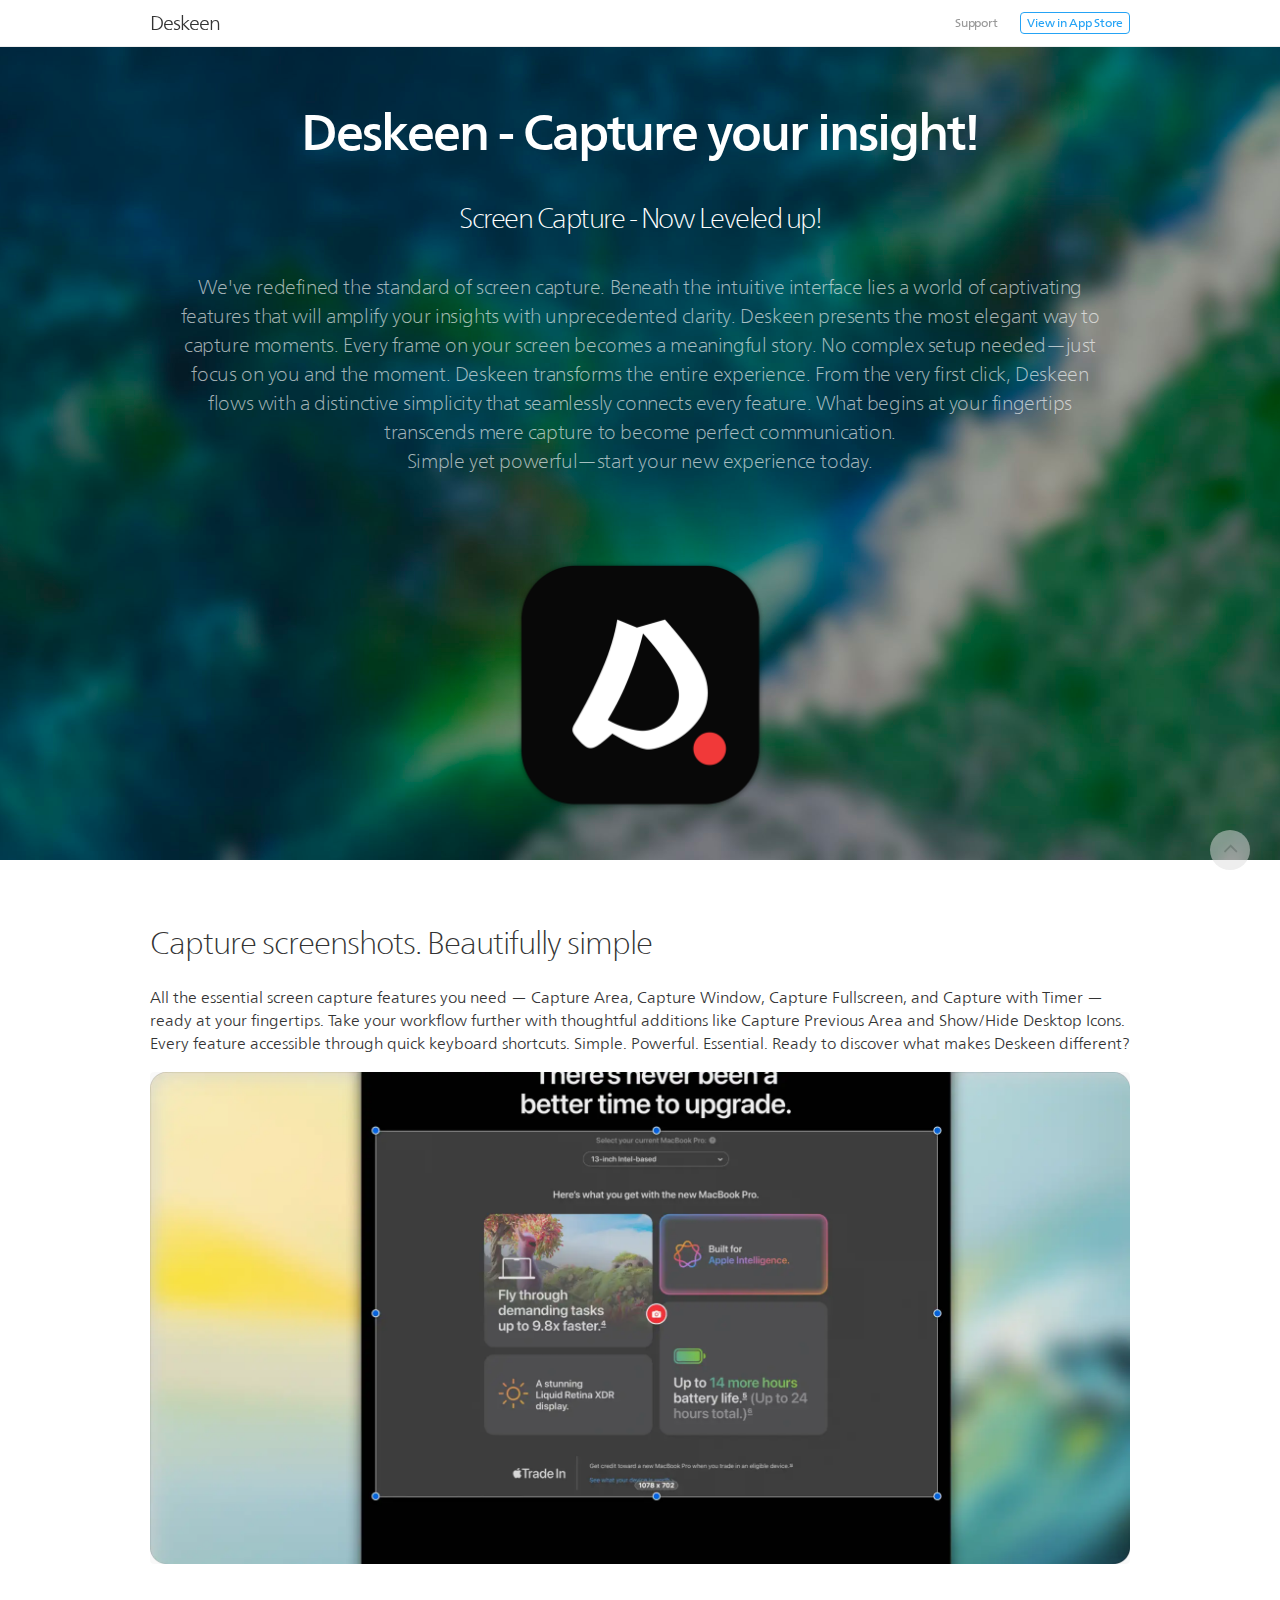
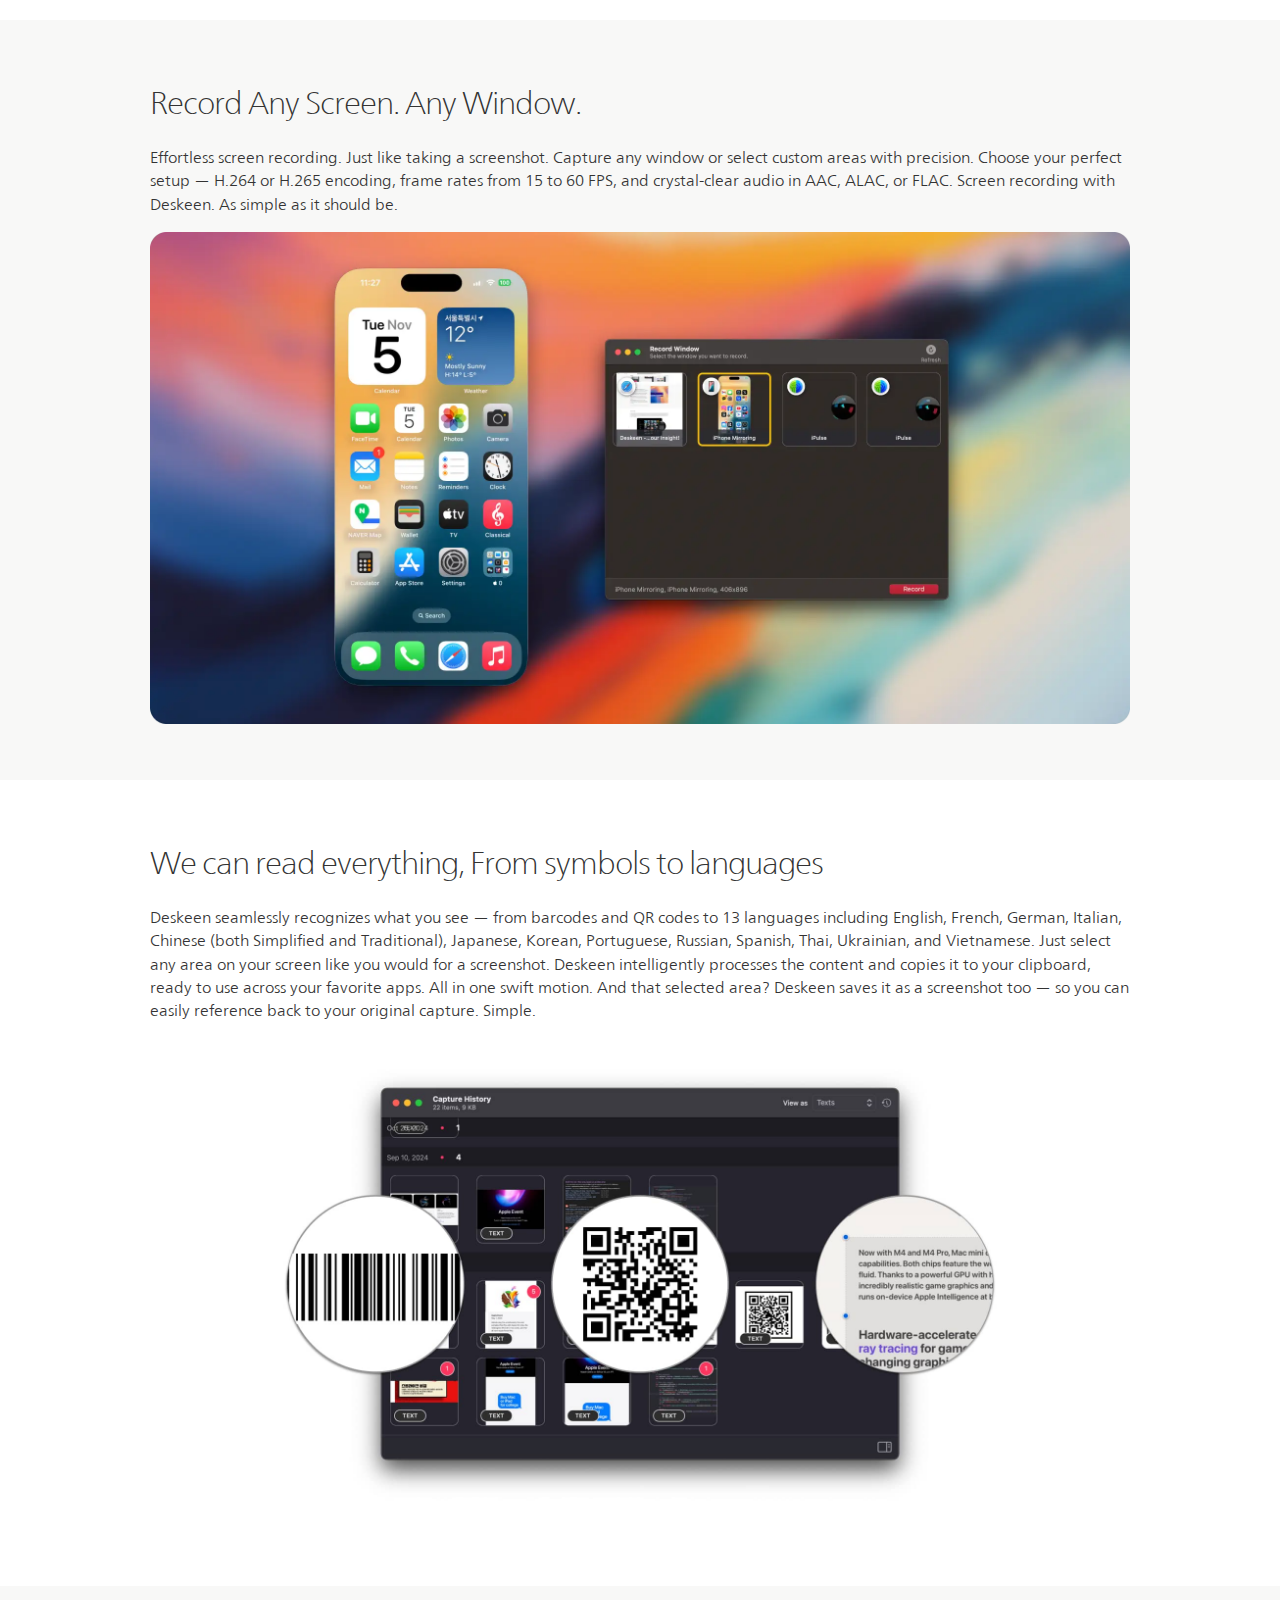
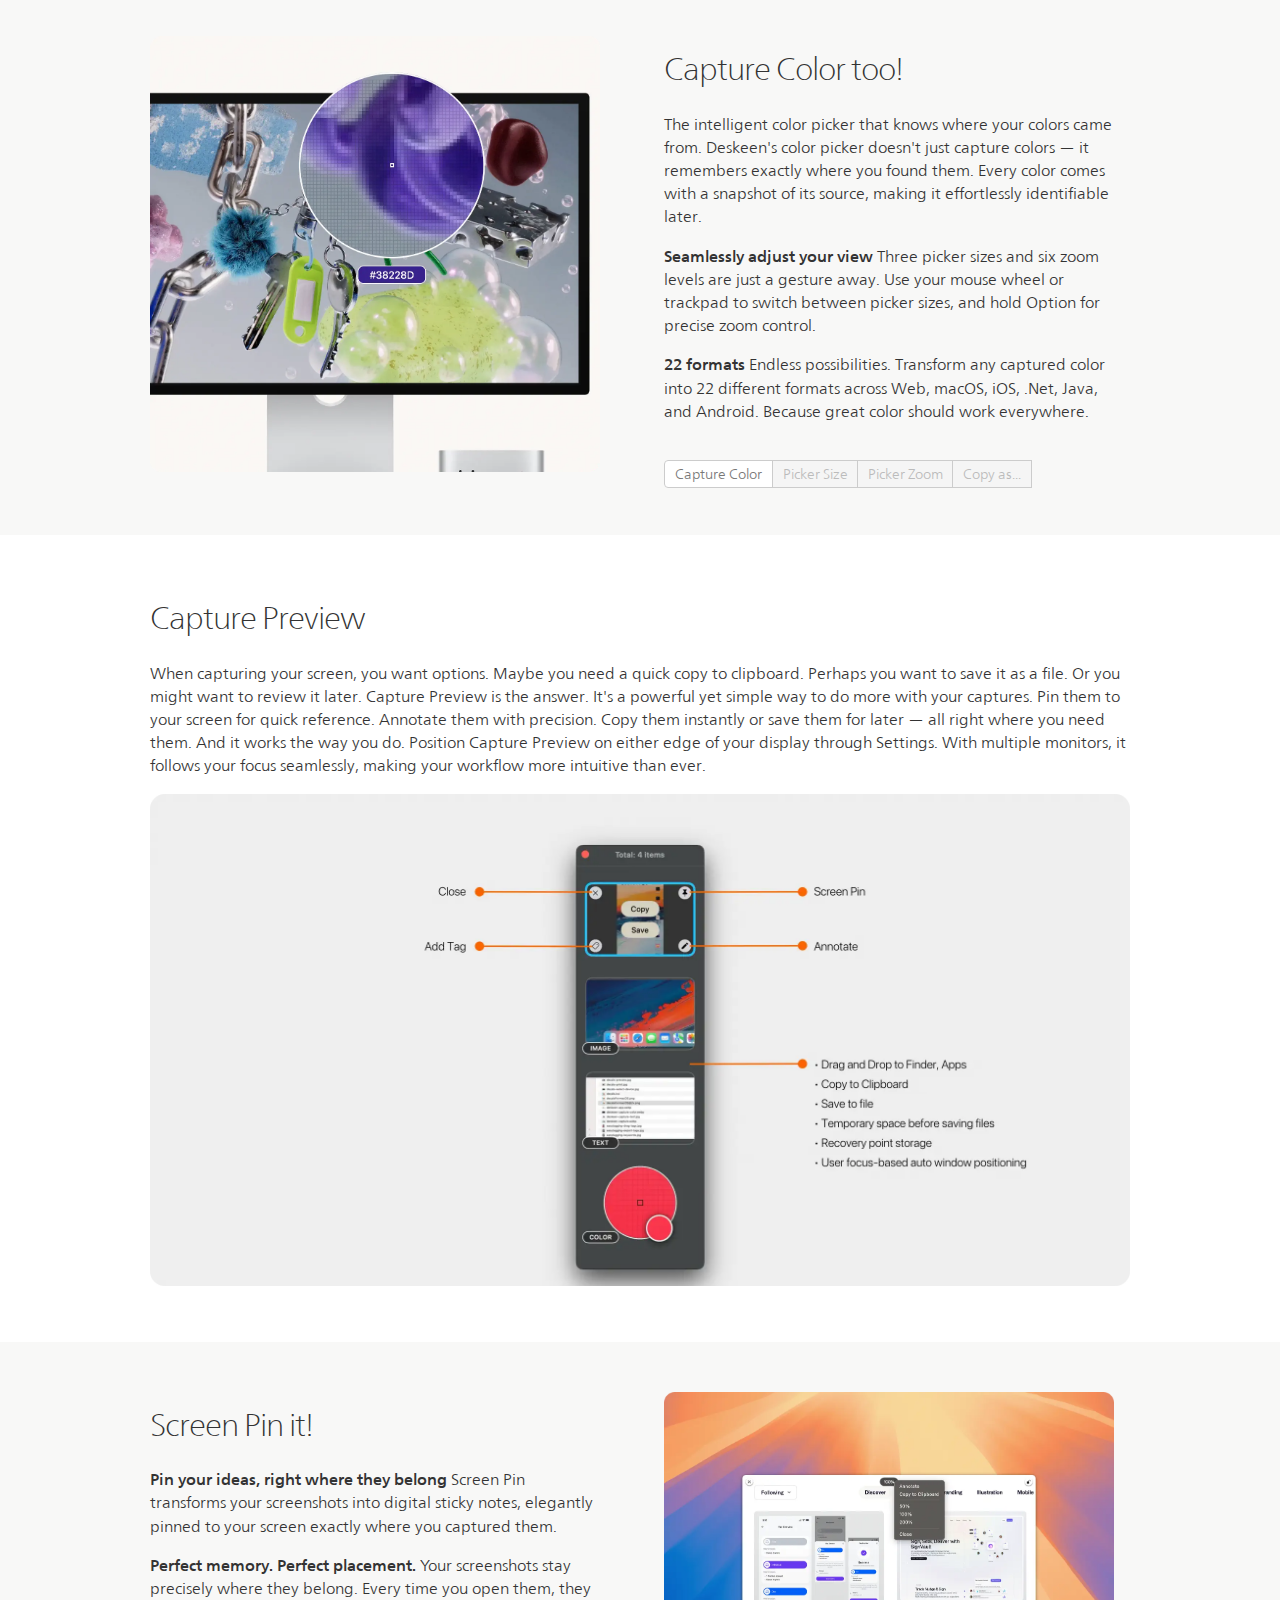
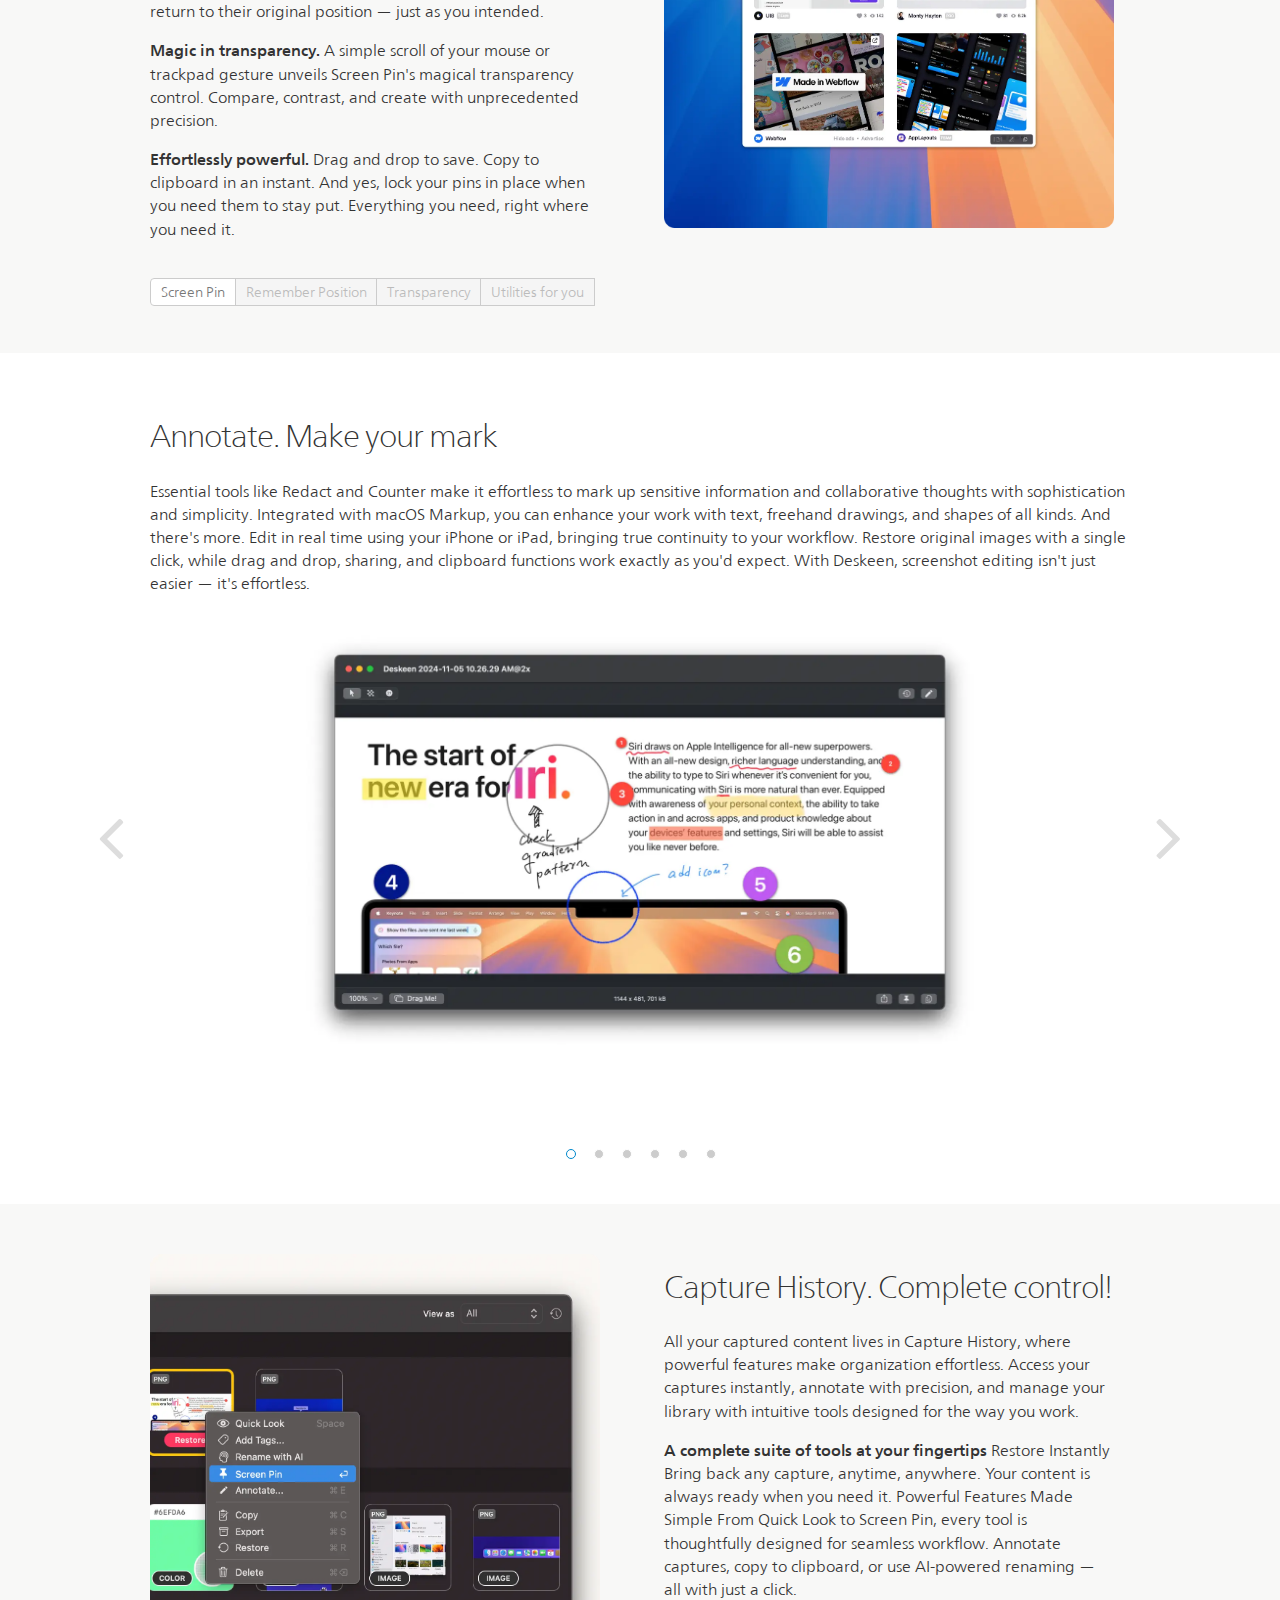
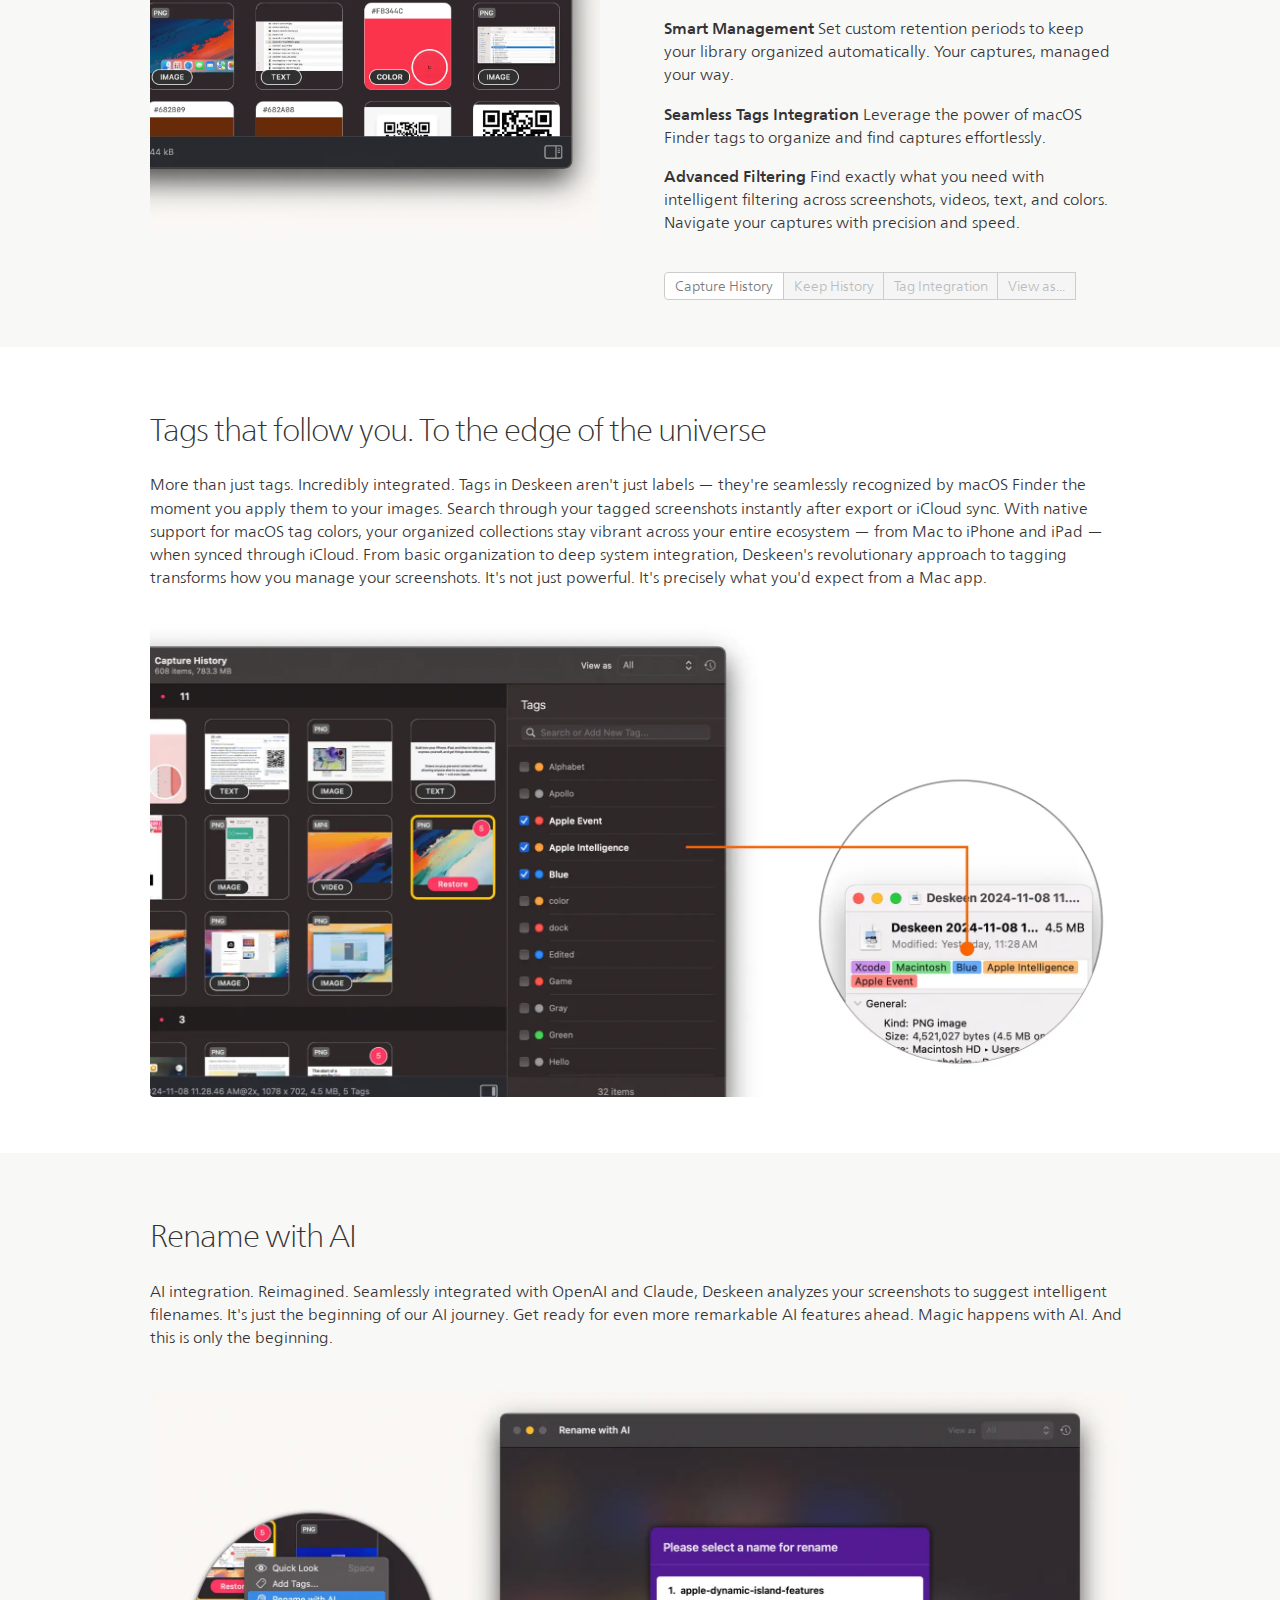
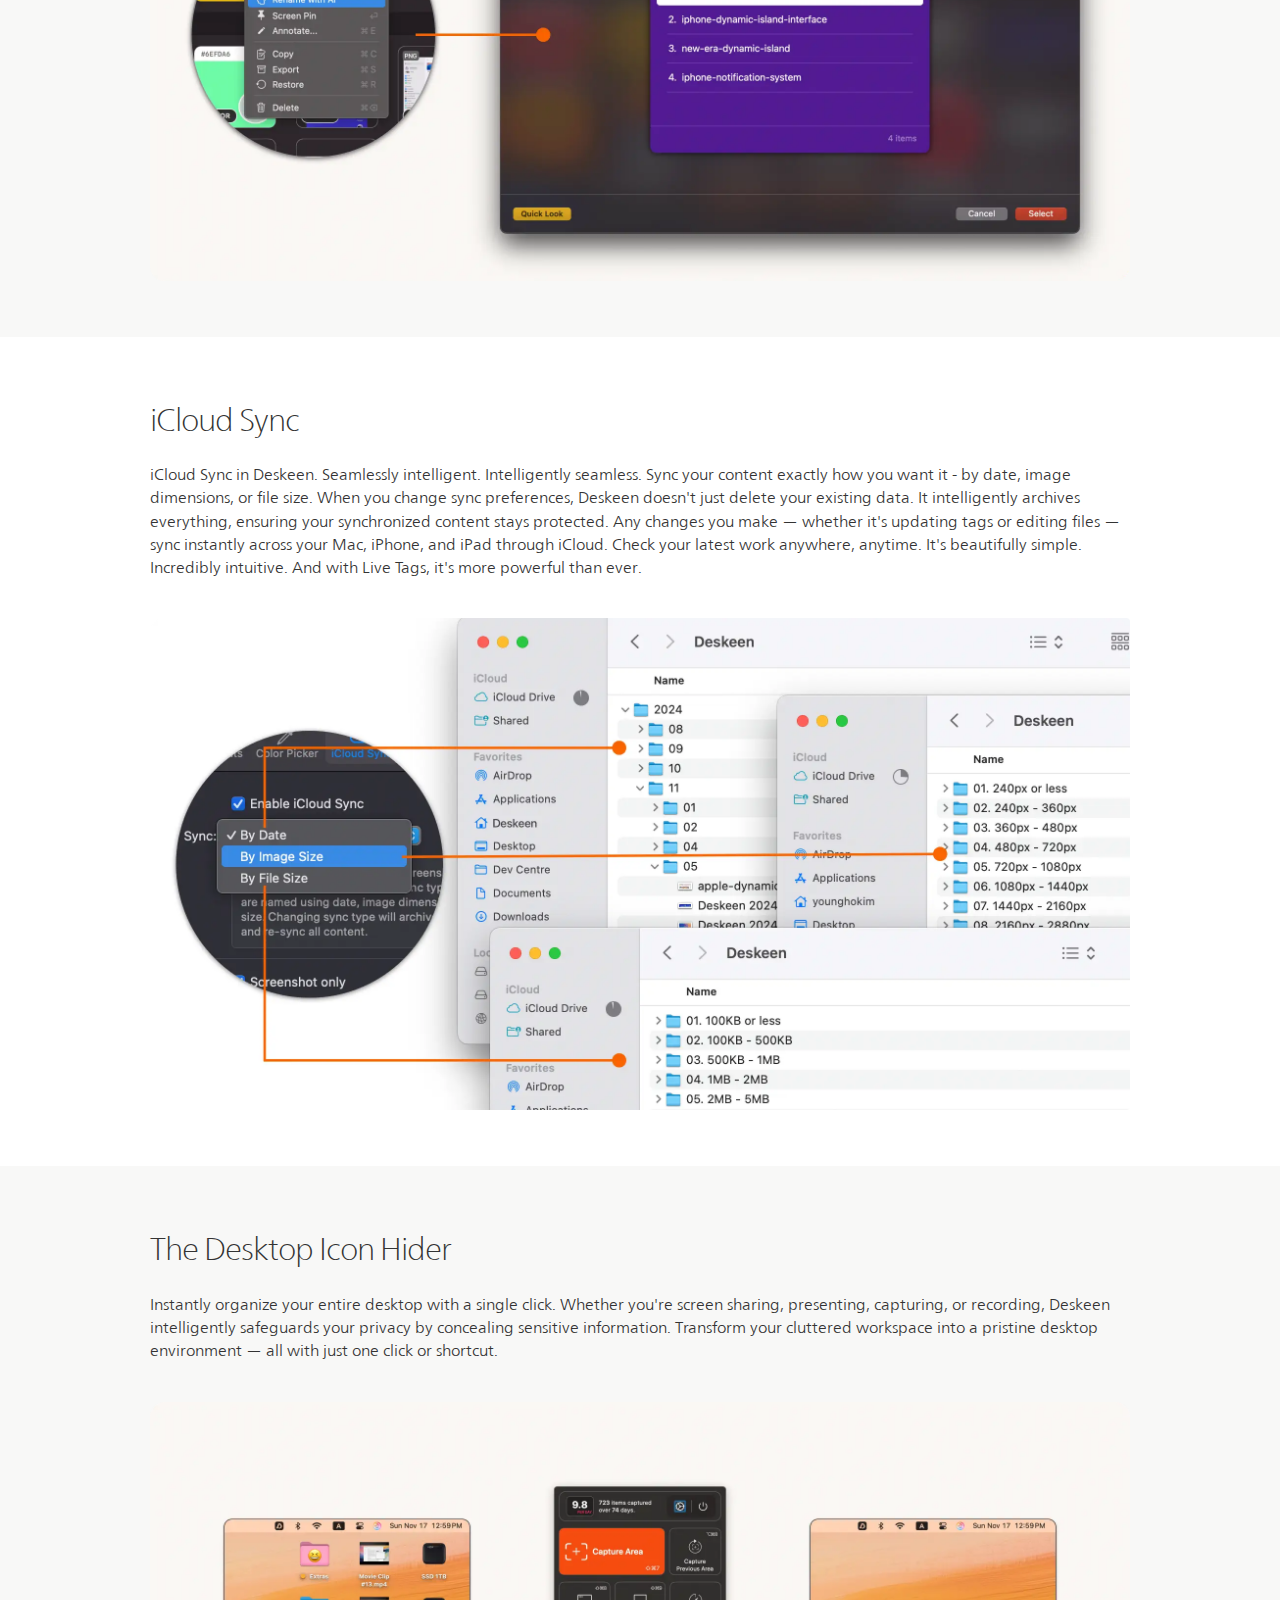
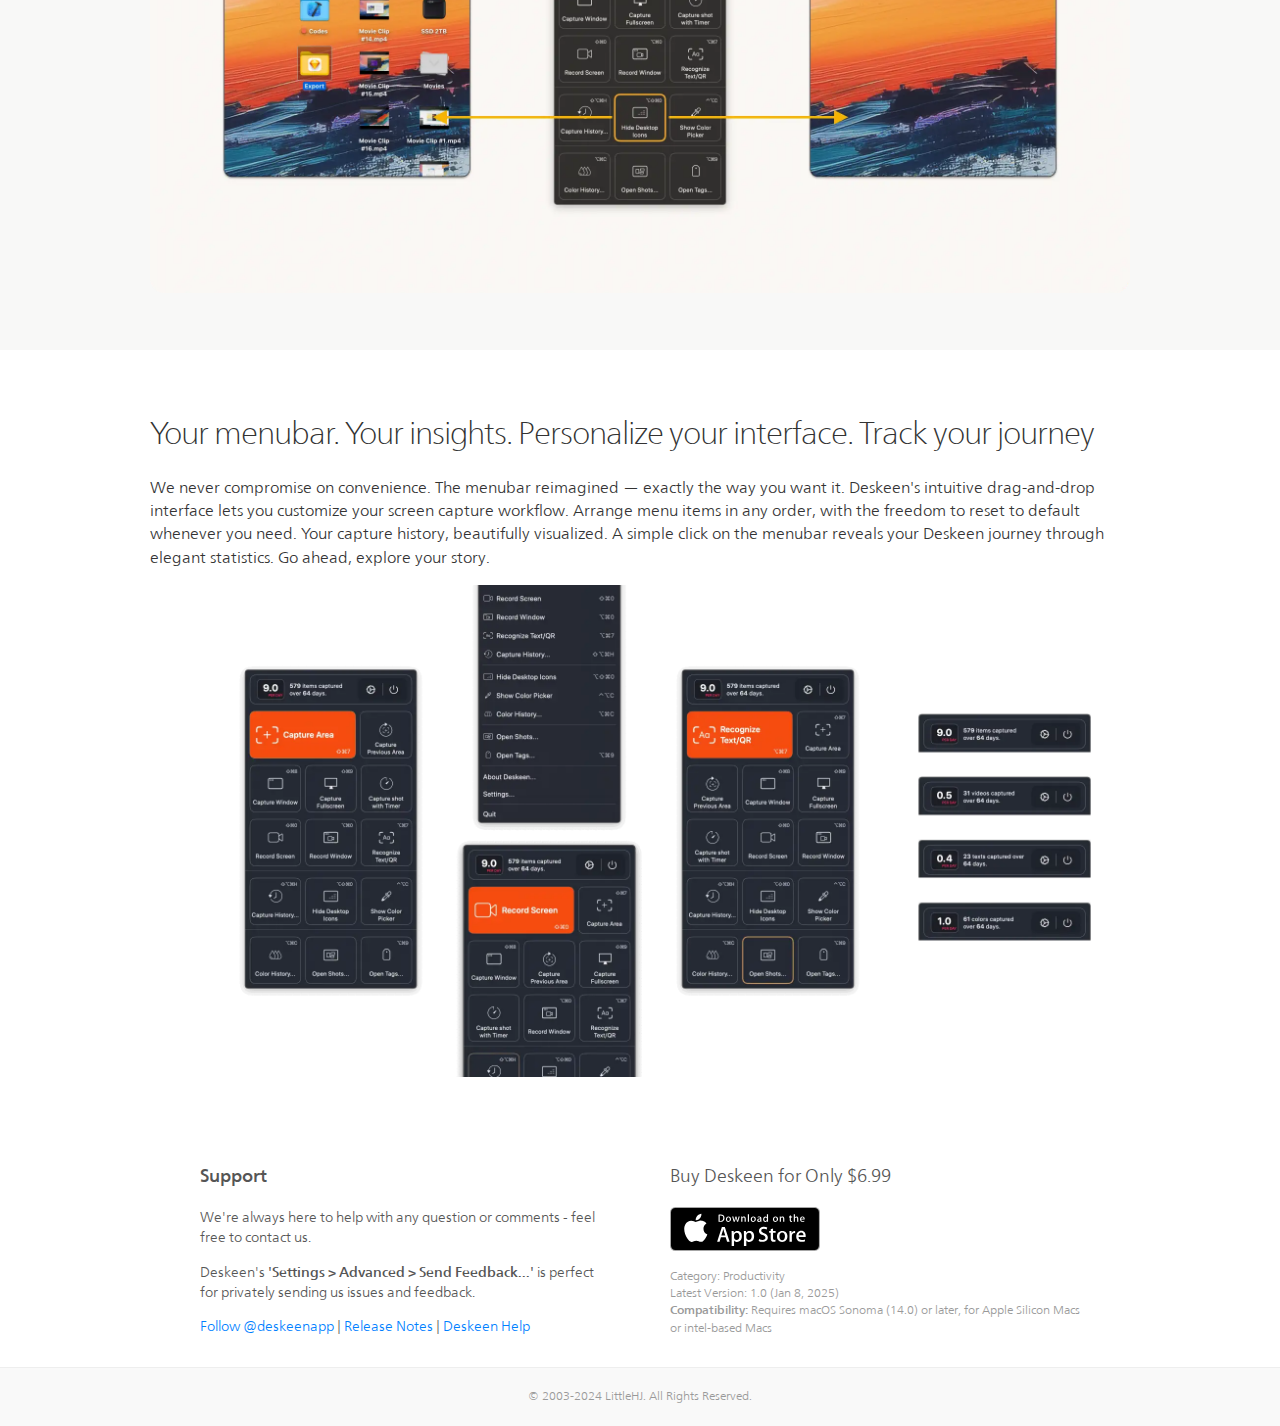
==== index.html @ 311dacd9 "- 메타 태그 업데이트" ====
<!DOCTYPE html>
<html lang="en">
<head>
        <meta charset="utf-8">
        <meta http-equiv="X-UA-Compatible" content="IE=edge, chrome=1">
        <meta name="renderer" content="webkit">
        <meta name="viewport" content="width=device-width, initial-scale=1">
        <meta name="description" content="Deskeen &mdash; Capture your insight!">
        <meta name="keywords" content="screencapture for mac, screencapture for macos, Deskeen, mac screenshot, screen capture, capture screen, screen recorder, images, color, tag">
        <link rel="stylesheet" href="css/font-awesome.css" type="text/css">
        <link rel="stylesheet" href="css/deskeen-macOS.css" type="text/css">
        <link rel="icon" href="images/favicon-deskeen.ico">
        
        <title>Deskeen - Capture your insight!</title>

        <meta property="og:url" content="http://www.littlehj.com/" />
        <meta property="og:type" content="website" />
        <meta property="og:title" content="Deskeen" />
        <meta property="og:description" content="Deskeen - Capture your insight!" />
        <meta property="og:image" content="https://littlehj.github.io/images/AppIcon.png" />
        
        <meta name="twitter:card" content="summary" />
        <meta name="twitter:site" content="@deskeenapp" />
        <meta name="twitter:title" content="Deskeen" />
        <meta name="twitter:description" content="Deskeen - Capture your insight!" />
        <meta name="twitter:url" content="https://www.littlehj.com/" />
        <meta name="twitter:image" content="https://littlehj.github.io/images/AppIcon.png" />
        
        <!--[if lt IE 9]>
        <script src="js/html5shiv-3.7.2.min.js"></script>
        <script src="js/respond.min.js"></script>
        <![endif]-->
        
        <!-- YouTube Vide -->
        <link rel="stylesheet" href="fancybox/jquery.fancybox.css">
    
</head>
<body class="features" itemscope itemtype="http://schema.org/SoftwareApplication">
<nav class="site-navigation">
    <div class="container">
        <span class="site-title">Deskeen</span>
        <ul>
        	<!-- <li><a class="nav-link fancybox" href="https://www.youtube.com/embed/c7OyCzhffNQ?version=3&vq=hd1080&autoplay=1" data-fancybox-type="iframe">Watch Video</a></li> -->
            <li><a class="nav-link" href="#deskeen-support">Support</a></li>
            <li class="view-in-app-store"><a class="nav-link link-app-store itunes-download-link" href="https://apps.apple.com/app/deskeen/id6505001646" target="_blank">View in App Store</a></li>
        </ul>
    </div>
</nav>

<div class="site-main">

	<!-- Header -->
    <header class="deskeen">
        <div class="container">
            <!-- <h1>Introducing <span itemprop="name"> Deskeen.</span></h1> -->
			<h1>Deskeen <span itemprop="name"> - Capture your insight!</span></h1>
            <h2>Screen Capture - <span itemprop="name">Now Leveled up!</span></h2>
            <!-- <p class="videobox"><a href="https://www.youtube.com/embed/c7OyCzhffNQ?version=3&vq=hd1080&autoplay=1" data-fancybox-type="iframe" class="fancybox"><img src="images/watch-video.svg" width="150"></a></p>-->
            <p class="intro"><span itemprop="description">We've redefined the standard of screen capture. Beneath the intuitive interface lies a world of captivating features that will amplify your insights with unprecedented clarity.
                Deskeen presents the most elegant way to capture moments. Every frame on your screen becomes a meaningful story. No complex setup needed—just focus on you and the moment. Deskeen transforms the entire experience.
                From the very first click, Deskeen flows with a distinctive simplicity that seamlessly connects every feature. What begins at your fingertips transcends mere capture to become perfect communication.</br>Simple yet powerful—start your new experience today.</span></p>
            <figure class="deskeen-image"></figure>
            <!--
            <nav class="feature-nav">
                <ul>
                    <li><a href="#feature-deskeen-captur">Capture</a></li>
                    <li><a href="#feature-deskeen-screen-record">Screen Recording</a></li>
                    <li><a href="#feature-deskeen-capture-symbol-and-text">Capture Text </a></li>
                    <li><a href="#feature-deskeen-capture-color">Capture Color</a></li>
                    <li><a href="#feature-deskeen-capture-preview">Capture Preview</a></li>
                    <li><a href="#feature-deskeen-screen-pin">Screen Pin it!</a></li>
                    <li><a href="#feature-deskeen-annotate">Annotate</a></li>
                    <li><a href="#feature-deskeen-capture-history">Capture History</a></li>
                    <li><a href="#feature-deskeen-tags">Tags</a></li>
                    <li><a href="#feature-deskeen-ai">AI</a></li>
                    <li><a href="#feature-deskeen-icloudsync">iCloud Sync</a></li>
                    <li><a href="#feature-deskeen-menubar">Customize</a></li>
                </ul>
            </nav>
            -->
        </div>
    </header>
    
    <!-- Capture. Beautifully simple -->
    <section class="feature horizontal" id="feature-deskeen-capture">
        <div class="container">
                <h2 class="feature-title">Capture screenshots. Beautifully simple</h2>
                <div class="feature-detail">
                    <p>All the essential screen capture features you need — Capture Area, Capture Window, Capture Fullscreen, and Capture with Timer — ready at your fingertips. Take your workflow further with thoughtful additions like Capture Previous Area and Show/Hide Desktop Icons. Every feature accessible through quick keyboard shortcuts.
                    Simple. Powerful. Essential.
                    Ready to discover what makes Deskeen different?</p>
                    <img class="gallery-image lightbox" src="images/deskeen-capture.webp" alt="Deskeen">
                </div>
            </div>
    </section>

    <!-- Record Screen, Window -->
    <section class="feature horizontal" id="feature-deskeen-screen-record">
    	<div class="container">
                <h2 class="feature-title">Record Any Screen. Any Window.</h2>
                <div class="feature-detail">
                    <p>Effortless screen recording. Just like taking a screenshot.
                    Capture any window or select custom areas with precision. Choose your perfect setup — H.264 or H.265 encoding, frame rates from 15 to 60 FPS, and crystal-clear audio in AAC, ALAC, or FLAC.
                    Screen recording with Deskeen. As simple as it should be.</p>
                    <img class="gallery-image lightbox" src="images/deskeen-screen-record.webp" alt="Deskeen">
                </div>
            </div>
    </section>
        
    <!-- We read everything. From symbols to languages -->
    <section class="feature horizontal" id="feature-deskeen-capture-symbol-and-text">
        <div class="container">
                <h2 class="feature-title">We can read everything, From symbols to languages</h2>
                <div class="feature-detail">
                    <p>Deskeen seamlessly recognizes what you see — from barcodes and QR codes to 13 languages including English, French, German, Italian, Chinese (both Simplified and Traditional), Japanese, Korean, Portuguese, Russian, Spanish, Thai, Ukrainian, and Vietnamese.
                    Just select any area on your screen like you would for a screenshot. Deskeen intelligently processes the content and copies it to your clipboard, ready to use across your favorite apps. All in one swift motion.
                    And that selected area? Deskeen saves it as a screenshot too — so you can easily reference back to your original capture. Simple.</p>
                    <img class="gallery-image lightbox" src="images/deskeen-capture-text.jpg" alt="Deskeen">
                </div>
            </div>
    </section>
    
    <!-- Capture Color too! -->
    <section class="feature horizontal" id="feature-deskeen-capture-color">
        <div class="container">
            <div class="column image">
                <img class="feature-image light switch-target-noanimation" src="images/deskeen-capture-color.webp" data-group="capture-color" data-target="color-picker" alt="Deskeen">
                <img class="feature-image light switch-target-noanimation" src="images/deskeen-capture-color-2.webp" style="display: none" data-group="capture-color" data-target="color-picker-size" alt="Deskeen">
                <img class="feature-image light switch-target-noanimation" src="images/deskeen-capture-color-3.webp" style="display: none" data-group="capture-color" data-target="color-picker-zoom-size" alt="Deskeen">
                    <img class="feature-image light switch-target-noanimation" src="images/deskeen-capture-color-4.webp" style="display: none" data-group="capture-color" data-target="color-picker-colors" alt="Deskeen">
                    
            </div>
            <div class="column">
                <h2 class="feature-title">Capture Color too!</h2>
                <div class="feature-detail">
                    <p class="feature-sub-content">The intelligent color picker that knows where your colors came from.
                    Deskeen's color picker doesn't just capture colors — it remembers exactly where you found them. Every color comes with a snapshot of its source, making it effortlessly identifiable later.</p>
                    <p class="feature-sub-content"><strong>Seamlessly adjust your view</strong> Three picker sizes and six zoom levels are just a gesture away. Use your mouse wheel or trackpad to switch between picker sizes, and hold Option for precise zoom control.</p>
                    <p class="feature-sub-content"><strong>22 formats</strong> Endless possibilities. Transform any captured color into 22 different formats across Web, macOS, iOS, .Net, Java, and Android. Because great color should work everywhere.</p>
                    <p class="switch-button-group"><br>
                        <a href="#" class="switch-button left-button active" data-group="capture-color" data-target="color-picker">Capture Color</a><a href="#" class="switch-button middle-button" data-group="capture-color" data-target="color-picker-size">Picker Size</a><a href="#" class="switch-button middle-button" data-group="capture-color" data-target="color-picker-zoom-size">Picker Zoom</a><a href="#" class="switch-button middle-button" data-group="capture-color" data-target="color-picker-colors">Copy as...</a></p>
                </div>
            </div>
        </div>
    </section>
        
    <!-- Capture Preview -->
    <section class="feature horizontal" id="feature-deskeen-capture-preview">
        <div class="container">
                <h2 class="feature-title">Capture Preview</h2>
                <div class="feature-detail">
                    <p>When capturing your screen, you want options. Maybe you need a quick copy to clipboard. Perhaps you want to save it as a file. Or you might want to review it later.
                    Capture Preview is the answer.
                    It's a powerful yet simple way to do more with your captures. Pin them to your screen for quick reference. Annotate them with precision. Copy them instantly or save them for later — all right where you need them.
                    And it works the way you do. Position Capture Preview on either edge of your display through Settings. With multiple monitors, it follows your focus seamlessly, making your workflow more intuitive than ever.</p>
                    <img class="gallery-image lightbox" src="images/deskeen-capture-preview.webp" alt="Deskeen">
                </div>
            </div>
    </section>
    
    <!-- Screen Pin it! -->
    <section class="feature horizontal" id="feature-deskeen-screen-pin">
	    <div class="container">
	        <div class="column">
	            <h2 class="feature-title">Screen Pin it!</h2>
	            <div class="feature-detail">
	                <p class="feature-sub-content"><strong>Pin your ideas, right where they belong</strong> Screen Pin transforms your screenshots into digital sticky notes, elegantly pinned to your screen exactly where you captured them.</p>
	                <p class="feature-sub-content"><strong>Perfect memory. Perfect placement.</strong> Your screenshots stay precisely where they belong. Every time you open them, they return to their original position — just as you intended.</p>
                    <p class="feature-sub-content"><strong>Magic in transparency.</strong> A simple scroll of your mouse or trackpad gesture unveils Screen Pin's magical transparency control. Compare, contrast, and create with unprecedented precision.</p>
                    <p class="feature-sub-content"><strong>Effortlessly powerful.</strong> Drag and drop to save. Copy to clipboard in an instant. And yes, lock your pins in place when you need them to stay put. Everything you need, right where you need it.</p>
	                <p class="switch-button-group"><br>
	                	<a href="#" class="switch-button left-button active" data-group="sreenpin" data-target="sreenpin-1">Screen Pin</a><a href="#" class="switch-button middle-button" data-group="sreenpin" data-target="sreenpin-2">Remember Position</a><a href="#" class="switch-button middle-button" data-group="sreenpin" data-target="sreenpin-3">Transparency</a><a href="#" class="switch-button middle-button" data-group="sreenpin" data-target="sreenpin-4">Utilities for you</a></p>
	            </div>
	        </div>
	        <div class="column image">
	            <img class="feature-image light switch-target-noanimation" src="images/deskeen-capture-screen-pin-1.webp" data-group="sreenpin" data-target="sreenpin-1" alt="Deskeen">
                <img class="feature-image light switch-target-noanimation" src="images/deskeen-capture-screen-pin-2.webp" style="display: none" data-group="sreenpin" data-target="sreenpin-2" alt="Deskeen">
                <img class="feature-image light switch-target-noanimation" src="images/deskeen-capture-screen-pin-3.webp" style="display: none" data-group="sreenpin" data-target="sreenpin-3" alt="Deskeen">
	            <img class="feature-image light switch-target-noanimation" src="images/deskeen-capture-screen-pin-4.webp" style="display: none" data-group="sreenpin" data-target="sreenpin-4" alt="Deskeen">
	        </div>
	    </div>
	</section>
    
    <!-- Annotate -->
    <section class="feature horizontal" id="feature-deskeen-annotate">
        <div class="container">
            <h2 class="feature-title">Annotate. Make your mark</h2>
            <div class="feature-detail">
                <p>Essential tools like Redact and Counter make it effortless to mark up sensitive information and collaborative thoughts with sophistication and simplicity. Integrated with macOS Markup, you can enhance your work with text, freehand drawings, and shapes of all kinds.
                And there's more. Edit in real time using your iPhone or iPad, bringing true continuity to your workflow. Restore original images with a single click, while drag and drop, sharing, and clipboard functions work exactly as you'd expect. With Deskeen, screenshot editing isn't just easier — it's effortless.</p>
                    </div>
                <div class="gallery2">
                    <div class="images">
                        <img class="gallery2-image placeholder-image" src="images/deskeen-capture-annote-1.webp" alt="Deskeen">
                        <figure class="gallery2-content current" data-organize-id="1">
                            <img class="gallery2-image light" src="images/deskeen-capture-annote-1.webp" alt="Deskeen">
                            <figcaption>
                                <p class="caption"></p>
                            </figcaption>
                        </figure>
                        <figure class="gallery2-content" data-organize-id="2">
                            <img class="gallery2-image light" src="images/deskeen-capture-annote-2.webp" alt="Deskeen">
                            <figcaption>
                                <p class="caption">Redact</p>
                            </figcaption>
                        </figure>
                        <figure class="gallery2-content" data-organize-id="3">
                            <img class="gallery2-image" src="images/deskeen-capture-annote-3.webp" alt="Deskeen">
                            <figcaption>
                                <p class="caption">Counter</p>
                            </figcaption>
                        </figure>
                        <figure class="gallery2-content" data-organize-id="4">
                            <img class="gallery2-image" src="images/deskeen-capture-annote-4.webp" alt="Deskeen">
                            <figcaption>
                                <p class="caption">Markup</p>
                            </figcaption>
                        </figure>
                        <figure class="gallery2-content" data-organize-id="5">
                            <img class="gallery2-image" src="images/deskeen-capture-annote-5.webp" alt="Deskeen">
                            <figcaption>
                                <p class="caption">Markup image on iPhone/iPad</p>
                            </figcaption>
                        </figure>
                        <figure class="gallery2-content" data-organize-id="6">
                            <img class="gallery2-image" src="images/deskeen-capture-annote-6.webp" alt="Deskeen">
                            <figcaption>
                                <p class="caption">Restore Original</p>
                            </figcaption>
                        </figure>
                        <nav class="gallery2-image-nav">
                            <ul>
                                <li><a href="#" class="gallery2-image-nav-item previous" id="prev-organize" aria-label="Previous"></a></li>
                                <li><a href="#" class="gallery2-image-nav-item next" id="next-organize" aria-label="Next"></a></li>
                            </ul>
                        </nav>
                    </div>
                    <nav class="gallery2-nav">
                        <ul>
                            <li><a href="#" class="gallery2-nav-item organize-navigator current" data-organize-id="1"></a></li>
                            <li><a href="#" class="gallery2-nav-item organize-navigator" data-organize-id="2"></a></li>
                            <li><a href="#" class="gallery2-nav-item organize-navigator" data-organize-id="3"></a></li>
                            <li><a href="#" class="gallery2-nav-item organize-navigator" data-organize-id="4"></a></li>
                            <li><a href="#" class="gallery2-nav-item organize-navigator" data-organize-id="5"></a></li>
                            <li><a href="#" class="gallery2-nav-item organize-navigator" data-organize-id="6"></a></li>
                        </ul>
                    </nav>
                </div>
            </div>
    </section>
    
    <!-- Capture History. Complete control! -->
    <section class="feature horizontal" id="feature-deskeen-capture-history">
        <div class="container">
            <div class="column image">
                <img class="feature-image light switch-target-noanimation" src="images/deskeen-capture-history-1.webp" data-group="captrue-history" data-target="captrue-history-1" alt="Deskeen">
                <img class="feature-image light switch-target-noanimation" src="images/deskeen-capture-history-2.webp" style="display: none" data-group="captrue-history" data-target="captrue-history-2" alt="Deskeen">
                <img class="feature-image light switch-target-noanimation" src="images/deskeen-capture-history-3.webp" style="display: none" data-group="captrue-history" data-target="captrue-history-3" alt="Deskeen">
                    <img class="feature-image light switch-target-noanimation" src="images/deskeen-capture-history-4.webp" style="display: none" data-group="captrue-history" data-target="captrue-history-4" alt="Deskeen">
            </div>
            <div class="column">
                <h2 class="feature-title">Capture History. Complete control!</h2>
                <div class="feature-detail">
                    <p class="feature-sub-content">All your captured content lives in Capture History, where powerful features make organization effortless. Access your captures instantly, annotate with precision, and manage your library with intuitive tools designed for the way you work.</p>
                    <p class="feature-sub-content"><strong>A complete suite of tools at your fingertips</strong> Restore Instantly Bring back any capture, anytime, anywhere. Your content is always ready when you need it.
                    Powerful Features Made Simple From Quick Look to Screen Pin, every tool is thoughtfully designed for seamless workflow. Annotate captures, copy to clipboard, or use AI-powered renaming — all with just a click.</p>
                    <p class="feature-sub-content"><strong>Smart Management</strong> Set custom retention periods to keep your library organized automatically. Your captures, managed your way.</p>
                    <p class="feature-sub-content"><strong>Seamless Tags Integration</strong> Leverage the power of macOS Finder tags to organize and find captures effortlessly.</p>
                    <p class="feature-sub-content"><strong>Advanced Filtering</strong> Find exactly what you need with intelligent filtering across screenshots, videos, text, and colors. Navigate your captures with precision and speed.</p>
                    <p class="switch-button-group"><br>
                        <a href="#" class="switch-button left-button active" data-group="captrue-history" data-target="captrue-history-1">Capture History</a><a href="#" class="switch-button middle-button" data-group="captrue-history" data-target="captrue-history-2">Keep History</a><a href="#" class="switch-button middle-button" data-group="captrue-history" data-target="captrue-history-3">Tag Integration</a><a href="#" class="switch-button middle-button" data-group="captrue-history" data-target="captrue-history-4">View as...</a></p>
                </div>
            </div>
        </div>
    </section>
    
    <!-- Tags that follow you. To the edge of the universe -->
    <section class="feature horizontal" id="feature-deskeen-tags">
        <div class="container">
            <h2 class="feature-title">Tags that follow you. To the edge of the universe </h2>
            <div class="feature-detail">
                <p>More than just tags. Incredibly integrated.
                Tags in Deskeen aren't just labels — they're seamlessly recognized by macOS Finder the moment you apply them to your images. Search through your tagged screenshots instantly after export or iCloud sync.
                With native support for macOS tag colors, your organized collections stay vibrant across your entire ecosystem — from Mac to iPhone and iPad — when synced through iCloud.
                From basic organization to deep system integration, Deskeen's revolutionary approach to tagging transforms how you manage your screenshots. It's not just powerful. It's precisely what you'd expect from a Mac app.</p>
                <img class="gallery-image lightbox" src="images/deskeen-capture-tag.webp" alt="Deskeen">
            </div>
            </div>
    </section>
    
    <!-- Rename with AI -->
    <section class="feature horizontal" id="feature-deskeen-ai">
        <div class="container">
                <h2 class="feature-title">Rename with AI</h2>
                <div class="feature-detail">
                    <p>AI integration. Reimagined.
                    Seamlessly integrated with OpenAI and Claude, Deskeen analyzes your screenshots to suggest intelligent filenames. It's just the beginning of our AI journey. Get ready for even more remarkable AI features ahead.
                    Magic happens with AI. And this is only the beginning.</p></br>
                    <img class="gallery-image lightbox" src="images/deskeen-capture-rename-ai.webp" alt="Deskeen">
                </div>
            </div>
    </section>
    
    <!-- iCloud Sync -->
    <section class="feature horizontal" id="feature-deskeen-icloudsync">
		<div class="container">
                <h2 class="feature-title">iCloud Sync</h2>
                <div class="feature-detail">
                    <p>iCloud Sync in Deskeen. Seamlessly intelligent. Intelligently seamless.
                    Sync your content exactly how you want it - by date, image dimensions, or file size. When you change sync preferences, Deskeen doesn't just delete your existing data. It intelligently archives everything, ensuring your synchronized content stays protected.
                    Any changes you make — whether it's updating tags or editing files — sync instantly across your Mac, iPhone, and iPad through iCloud. Check your latest work anywhere, anytime.
                    It's beautifully simple. Incredibly intuitive. And with Live Tags, it's more powerful than ever.</p></br>
                    <img class="gallery-image lightbox" src="images/deskeen-capture-icloud-sync.webp" alt="Deskeen">
                </div>
            </div>
    </section>
    
    <!-- Desktop icon Hider -->
    <section class="feature horizontal" id="feature-deskeen-desktop-icon-hider">
        <div class="container">
                <h2 class="feature-title">The Desktop Icon Hider</h2>
                <div class="feature-detail">
                    <p>Instantly organize your entire desktop with a single click. Whether you're screen sharing, presenting, capturing, or recording, Deskeen intelligently safeguards your privacy by concealing sensitive information. Transform your cluttered workspace into a pristine desktop environment — all with just one click or shortcut.</p></br>
                    <img class="gallery-image lightbox" src="images/deskeen-capture-desktop-hider.webp" alt="Deskeen">
                </div>
            </div>
    </section>
    
    <!-- Your menubar. Your insights. Personalize your interface. Track your journey.-->
	<section class="feature horizontal" id="feature-deskeen-menubar">
    	<div class="container">
                <h2 class="feature-title">Your menubar. Your insights. Personalize your interface. Track your journey</h2>
                <div class="feature-detail">
                    <p>We never compromise on convenience.
                    The menubar reimagined — exactly the way you want it. Deskeen's intuitive drag-and-drop interface lets you customize your screen capture workflow. Arrange menu items in any order, with the freedom to reset to default whenever you need.
                    Your capture history, beautifully visualized. A simple click on the menubar reveals your Deskeen journey through elegant statistics. Go ahead, explore your story.</p>
                    <img class="gallery-image lightbox" src="images/deskeen-capture-menubar.webp" alt="Deskeen">
                </div>
            </div>
    </section>
    
    <!-- Support -->
    <section class="app-support" id="deskeen-support">
        <div class="container">
            <div class="column">
                <h3><strong>Support</strong></h3>
                <p>We're always here to help with any question or comments - feel free to contact us.</p>
                <p>Deskeen's <strong>'Settings > Advanced > Send Feedback...'</strong>  is perfect for privately sending us issues and feedback.</p>
                <p><a href="http://x.com/deskeenapp" target="_blank">Follow @deskeenapp</a> <!-- | <a href="http://littlehj.com/wordpress/?page_id=472">Release Notes</a> --> | <a href="https://littlehj.notion.site/Deskeen-Release-Notes-165daae97b9280b2bc75c45d644fe646?pvs=4" target="_blank">Release Notes</a> | <a href="help/deskeen/Deskeen.pdf" target="_blank">Deskeen Help</a></p>
            </div>
            <div class="column">
                <h3>Buy Deskeen for Only $6.99<!--<span class="discount-badge">30% Discount</span>--></h3>
                <a itemprop="downloadUrl" class="itunes-download-link" href="https://apps.apple.com/app/deskeen/id6505001646" target="_blank"><img src="images/app-store.svg" width="150" alt="Open in Mac App Store - Deskeen"></a>
                <p class="system-requirement">
                    Category: <span itemprop="applicationCategory">Productivity</span><br>
                    Latest Version: <span itemprop="softwareVersion">1.0</span> (<time itemprop="dateModified" datetime="2025-01-07">Jan 8, 2025</time>)<br>
                    <strong>Compatibility:</strong> Requires <span itemprop="operatingSystem">macOS Sonoma (14.0) or later, for Apple Silicon Macs or intel-based Macs</span>
                    <!--
                    <br>
                    Rating:
                    <span itemprop="aggregateRating" itemscope itemtype="http://schema.org/AggregateRating">
                        <span itemprop="ratingValue">4.2</span> (
                        <span itemprop="ratingCount">50</span> ratings )
                    </span>
                    -->
                </p>
            </div>
        </div>
    </section>
    
</div>

<div class="site-footer">
    <p class="copyright">&copy; 2003-2024 LittleHJ. All Rights Reserved.</p>
</div>

<a class="scroll-top" href="#"><i class="fa fa-angle-up"></i></a>
<script src="js/jquery-2.1.4.min.js"></script>
<script type="text/javascript" src="fancybox/jquery.fancybox.js"></script>
<script src="js/func-ipad.js"></script>
<script src="js/func-ipad-mainslide.js"></script>
<script>
	$(function() {
		$('a.itunes-download-link').click(function(e) {
			if (typeof ga !== 'undefined') {
				ga('send', 'event', 'Deskeen', 'Open in Mac App Store');
			}
		});
		
		$('a.fancybox').fancybox({
			autoSize: false,
			width: '1280px',
			height: '720px'
		});
	});
</script>

</body>
</html>
---- css/deskeen-macOS.css ----
/*! normalize.css v3.0.2 | MIT License | git.io/normalize */

/**
 * 1. Set default font family to sans-serif.
 * 2. Prevent iOS text size adjust after orientation change, without disabling
 *    user zoom.
 */

html {
    font-family: sans-serif; /* 1 */
    -ms-text-size-adjust: 100%; /* 2 */
    -webkit-text-size-adjust: 100%; /* 2 */
}

/**
 * Remove default margin.
 */

body {
    margin: 0;
}

/* HTML5 display definitions
   ========================================================================== */

/**
 * Correct `block` display not defined for any HTML5 element in IE 8/9.
 * Correct `block` display not defined for `details` or `summary` in IE 10/11
 * and Firefox.
 * Correct `block` display not defined for `main` in IE 11.
 */

article,
aside,
details,
figcaption,
figure,
footer,
header,
hgroup,
main,
menu,
nav,
section,
summary {
    display: block;
}

/**
 * 1. Correct `inline-block` display not defined in IE 8/9.
 * 2. Normalize vertical alignment of `progress` in Chrome, Firefox, and Opera.
 */

audio,
canvas,
progress,
video {
    display: inline-block; /* 1 */
    vertical-align: baseline; /* 2 */
}

/**
 * Prevent modern browsers from displaying `audio` without controls.
 * Remove excess height in iOS 5 devices.
 */

audio:not([controls]) {
    display: none;
    height: 0;
}

/**
 * Address `[hidden]` styling not present in IE 8/9/10.
 * Hide the `template` element in IE 8/9/11, Safari, and Firefox < 22.
 */

[hidden],
template {
    display: none;
}

/* Links
   ========================================================================== */

/**
 * Remove the gray background color from active links in IE 10.
 */

a {
    background-color: transparent;
}

/**
 * Improve readability when focused and also mouse hovered in all browsers.
 */

a:active,
a:hover {
    outline: 0;
}

/* Text-level semantics
   ========================================================================== */

/**
 * Address styling not present in IE 8/9/10/11, Safari, and Chrome.
 */

abbr[title] {
    border-bottom: 1px dotted;
}

/**
 * Address style set to `bolder` in Firefox 4+, Safari, and Chrome.
 */

b,
strong {
    font-weight: bold;
}

/**
 * Address styling not present in Safari and Chrome.
 */

dfn {
    font-style: italic;
}

/**
 * Address variable `h1` font-size and margin within `section` and `article`
 * contexts in Firefox 4+, Safari, and Chrome.
 */

h1 {
    font-size: 2em;
    margin: 0.67em 0;
}

/**
 * Address styling not present in IE 8/9.
 */

mark {
    background: #ff0;
    color: #000;
}

/**
 * Address inconsistent and variable font size in all browsers.
 */

small {
    font-size: 80%;
}

/**
 * Prevent `sub` and `sup` affecting `line-height` in all browsers.
 */

sub,
sup {
    font-size: 75%;
    line-height: 0;
    position: relative;
    vertical-align: baseline;
}

sup {
    top: -0.5em;
}

sub {
    bottom: -0.25em;
}

/* Embedded content
   ========================================================================== */

/**
 * Remove border when inside `a` element in IE 8/9/10.
 */

img {
    border: 0;
}

/**
 * Correct overflow not hidden in IE 9/10/11.
 */

svg:not(:root) {
    overflow: hidden;
}

/* Grouping content
   ========================================================================== */

/**
 * Address margin not present in IE 8/9 and Safari.
 */

figure {
    margin: 1em 40px;
}

/**
 * Address differences between Firefox and other browsers.
 */

hr {
    -moz-box-sizing: content-box;
    box-sizing: content-box;
    height: 0;
}

/**
 * Contain overflow in all browsers.
 */

pre {
    overflow: auto;
}

/**
 * Address odd `em`-unit font size rendering in all browsers.
 */

code,
kbd,
pre,
samp {
    font-family: monospace, monospace;
    font-size: 1em;
}

/* Forms
   ========================================================================== */

/**
 * Known limitation: by default, Chrome and Safari on OS X allow very limited
 * styling of `select`, unless a `border` property is set.
 */

/**
 * 1. Correct color not being inherited.
 *    Known issue: affects color of disabled elements.
 * 2. Correct font properties not being inherited.
 * 3. Address margins set differently in Firefox 4+, Safari, and Chrome.
 */

button,
input,
optgroup,
select,
textarea {
    color: inherit; /* 1 */
    font: inherit; /* 2 */
    margin: 0; /* 3 */
}

/**
 * Address `overflow` set to `hidden` in IE 8/9/10/11.
 */

button {
    overflow: visible;
}

/**
 * Address inconsistent `text-transform` inheritance for `button` and `select`.
 * All other form control elements do not inherit `text-transform` values.
 * Correct `button` style inheritance in Firefox, IE 8/9/10/11, and Opera.
 * Correct `select` style inheritance in Firefox.
 */

button,
select {
    text-transform: none;
}

/**
 * 1. Avoid the WebKit bug in Android 4.0.* where (2) destroys native `audio`
 *    and `video` controls.
 * 2. Correct inability to style clickable `input` types in iOS.
 * 3. Improve usability and consistency of cursor style between image-type
 *    `input` and others.
 */

button,
html input[type="button"], /* 1 */
input[type="reset"],
input[type="submit"] {
    -webkit-appearance: button; /* 2 */
    cursor: pointer; /* 3 */
}

/**
 * Re-set default cursor for disabled elements.
 */

button[disabled],
html input[disabled] {
    cursor: default;
}

/**
 * Remove inner padding and border in Firefox 4+.
 */

button::-moz-focus-inner,
input::-moz-focus-inner {
    border: 0;
    padding: 0;
}

/**
 * Address Firefox 4+ setting `line-height` on `input` using `!important` in
 * the UA stylesheet.
 */

input {
    line-height: normal;
}

/**
 * It's recommended that you don't attempt to style these elements.
 * Firefox's implementation doesn't respect box-sizing, padding, or width.
 *
 * 1. Address box sizing set to `content-box` in IE 8/9/10.
 * 2. Remove excess padding in IE 8/9/10.
 */

input[type="checkbox"],
input[type="radio"] {
    box-sizing: border-box; /* 1 */
    padding: 0; /* 2 */
}

/**
 * Fix the cursor style for Chrome's increment/decrement buttons. For certain
 * `font-size` values of the `input`, it causes the cursor style of the
 * decrement button to change from `default` to `text`.
 */

input[type="number"]::-webkit-inner-spin-button,
input[type="number"]::-webkit-outer-spin-button {
    height: auto;
}

/**
 * 1. Address `appearance` set to `searchfield` in Safari and Chrome.
 * 2. Address `box-sizing` set to `border-box` in Safari and Chrome
 *    (include `-moz` to future-proof).
 */

input[type="search"] {
    -webkit-appearance: textfield; /* 1 */
    -moz-box-sizing: content-box;
    -webkit-box-sizing: content-box; /* 2 */
    box-sizing: content-box;
}

/**
 * Remove inner padding and search cancel button in Safari and Chrome on OS X.
 * Safari (but not Chrome) clips the cancel button when the search input has
 * padding (and `textfield` appearance).
 */

input[type="search"]::-webkit-search-cancel-button,
input[type="search"]::-webkit-search-decoration {
    -webkit-appearance: none;
}

/**
 * Define consistent border, margin, and padding.
 */

fieldset {
    border: 1px solid #c0c0c0;
    margin: 0 2px;
    padding: 0.35em 0.625em 0.75em;
}

/**
 * 1. Correct `color` not being inherited in IE 8/9/10/11.
 * 2. Remove padding so people aren't caught out if they zero out fieldsets.
 */

legend {
    border: 0; /* 1 */
    padding: 0; /* 2 */
}

/**
 * Remove default vertical scrollbar in IE 8/9/10/11.
 */

textarea {
    overflow: auto;
}

/**
 * Don't inherit the `font-weight` (applied by a rule above).
 * NOTE: the default cannot safely be changed in Chrome and Safari on OS X.
 */

optgroup {
    font-weight: bold;
}

/* Tables
   ========================================================================== */

/**
 * Remove most spacing between table cells.
 */

table {
    border-collapse: collapse;
    border-spacing: 0;
}

td,
th {
    padding: 0;
}

/* ==========================================================================
   SnippetsLab Main CSS
   ========================================================================== */

@font-face {
    font-family: 'Frutiger Neue';
    src: url('../fonts/FrutigerNeue-Thin.woff') format('woff');
    font-weight: 200; /* Extra Light */
}

@font-face {
    font-family: 'Frutiger Neue';
    src: url('../fonts/FrutigerNeue-Light.woff') format('woff');
    font-weight: 300; /* Light */
}

@font-face {
    font-family: 'Frutiger Neue';
    src: url('../fonts/FrutigerNeue-Regular.woff') format('woff');
    font-weight: 400; /* Regular */
}

@font-face {
    font-family: 'Frutiger Neue';
    src: url('../fonts/FrutigerNeue-Md.woff') format('woff');
    font-weight: 700; /* Bold */
}

body {
    font-family: 'Frutiger Neue', 'Helvetica Neue', Helvetica, sans-serif;
    font-weight: 300;
    color: #333;
    position: relative;
    line-height: 1.45;
    background-color: #f9f9f9;
}

a {
    color:#007fff;
    text-decoration: none;
    transition: color .2s ease;
}

a:hover {
    text-decoration: underline;
}

.fa {
    margin-right: 5px;
}

a.scroll-top {
    display: block;
    position: fixed;
    right: 30px;
    bottom: 30px;
    width: 40px;
    height: 40px;
    background-color: #ddd;
    color: #aaa;
    border-radius: 20px;
    text-align: center;
    font-size: 24px;
    padding-top: 1px;
    box-sizing: border-box;
    opacity: 0.5;
    transition: opacity 0.25s linear;
}

a.scroll-top .fa {
    margin: 0;
}

a.scroll-top:hover {
    opacity: 0.9;
}

h1,
h2 {
    font-weight: 200;
    letter-spacing: -1px;
}

h3 {
    font-weight: 300;
}

p:first-child {
    margin-top: 0;
}

p:last-child,
aside.alert:last-child {
    margin-bottom: 0;
}

aside.alert h3 {
    margin: 0;
}
aside.alert p {
    margin: 0.1em 0;
}

aside.alert p:first-child {
    margin-top: 0;
}

aside.alert p:last-child {
    margin-bottom: 0;
}

aside.alert {
    font-size: 14px;
    line-height: 1.5;
    margin: 1em 0;
    border-radius: 4px;
    padding: 13px 20px 13px 35px;
    border: 1px solid transparent;
    position: relative;
}

aside.alert:before {
    font-family: FontAwesome, cursive;
    position: absolute;
    top: 13px;
    top: 13.5px;
    left: 15px;
}

aside.alert.with-title:before {
    top: 14px;
    top: 14.5px;
}

aside.alert.info {
    background: #f0f9ff;
    border-color: #ccf3ff;
    color: #007dbc;
}

aside.alert.question {
    background: #f8f8f8;
    border-color: #eee;
    color: #666;
}

aside.alert.question:before {
    content: "\f059";
}

aside.alert.info:before {
    content: "\f05a";
}

aside.alert.warning {
    background: #fcf8e3;
    border-color: #faebcc;
    color: #8a6d3b;
}

aside.alert.warning:before {
    content: "\f06a";
}

/* Header */

.site-navigation {
    border-bottom: 1px solid #eee;
    padding: 10px 15px;
    position: fixed;
    box-sizing: border-box;
    width: 100%;
    line-height: 1.3;
    z-index: 9999;
    background-color: rgba(255, 255, 255, 0.97);
    transition: background-color ease-in .1s;
}

.site-navigation .container,
.deskeen > .container,
.feature > .container  {
    max-width: 980px;
    margin: 0 auto;
}

.site-navigation span.site-title,
.site-navigation ul,
.site-navigation li,
.site-navigation a.nav-link {
    display: inline-block;
    vertical-align: middle;
}

.site-navigation span.site-title {
    font-size: 20px;
    font-weight: 300;
    margin: 0;
    letter-spacing: -1px;
}

.site-navigation ul {
    float: right;
    margin: 0;
    padding: 0;
}

.site-navigation a.nav-link {
    font-weight: 400;
    padding: 5px 10px;
    color: #999;
    text-decoration: none;
    font-size: 12px;
    transition: color 0.2s ease-in;
    letter-spacing: -0.25px;
}

.site-navigation a.nav-link.current {
    cursor: default;
}

.site-navigation a.nav-link.current,
.site-navigation a.nav-link:hover {
    color: #333;
}

.site-navigation a.link-app-store {
    background: #fff;
    color: #25A3F5;
    border: 1px solid #25A3F5;
    border-radius: 4px;
    transition: background 0.2s ease-in, border 0.1s ease-in;
    margin-left: 9px;
    padding: 2px 6px;
}

.site-navigation a.link-app-store:hover {
    background: #25A3F5;
    color: #fff;
    border-color: #25A3F5;
}

.site-main {
    padding-top: 47px;
    background-color: #fff;
}

/* deskeen */

.deskeen {
    text-align: center;
    background: url(../images/header-bg-deskeen.jpg) center;
	background-size: cover;
}

.deskeen h1 {
    font-size: 50px;
    letter-spacing: -2px;
    margin: 0;
    padding: 1em 0 0;
    color: #fff;
    font-weight: 700;
}

.deskeen h2 {
    font-size: 28px;
    letter-spacing: -1.5px;
    margin: 0;
    padding: 1em 0 0;
    color: #fff;
}

.deskeen .intro {
    font-size: 20px;
    font-weight: 200;
    color: #fff;
    opacity: 0.65;
	margin: 35px 30px;
	letter-spacing: -0.4px;
}

.deskeen .videobox {
	margin: 15px 0 -20px;
}

.deskeen-image {
    /*background: url(../images/deskeen-app.webp) no-repeat;
    background-size: 984px 350px;
    height: 350px;
    width: 984px;
    margin: 0;
    position: relative;*/
    background: url(../images/deskeen-app.webp) no-repeat;
    background-size: contain;
    width: 100%;
    max-width: 984px;
    aspect-ratio: 984 / 350;
    margin: 0 auto;
    position: relative;
}

.feature-nav {
    border-bottom: 1px solid transparent;
    width: 100%;
    overflow-x: auto;
    -webkit-overflow-scrolling: touch;
    white-space: nowrap;
}

.feature-nav ul {
    list-style: none;
    padding: 0;
    margin: 30px 0 10px;
}

.feature-nav li {
    display: inline-block;
}

.feature-nav li a {
    display: inline-block;
    font-size: 15px;
    padding: 5px 10px;
    letter-spacing: -0.4px;
    color: #fff;
    opacity: 0.7;
    transition: opacity 0.25s linear;
}

.feature-nav li a:hover {
    text-decoration: none;
    /*color: #007fff;*/
    opacity: 1.0;
}

/* Feature Universal */

.feature-compact-only-image {
	display: none;
}

.feature {
    padding: 50px 20px;
    position: relative;
}

.feature .feature {
    padding: 15px 0;
}

.site-main > .feature {
    background: #fff;
    overflow: hidden;
}

.site-main > .feature:nth-child(2n+1) {
    /*background: #fafafa;*/
    background: rgba(206, 205, 201, 0.15);
    /*background: #f9f9f9;*/
}

.switch-button {
	border: 1px solid #ccc;
	padding: 5px 10px;
	color: #bbb;
	background: #f5f5f5;
	margin-left: -1px;
	font-size: 14px;
}

.switch-button:hover {
	text-decoration: none;
}

.switch-button.active {
	text-decoration: none;
	background: #fff;
	color: #777;
}

.switch-button.left-button {
	border-top-left-radius: 4px;
	border-bottom-left-radius: 4px;
	margin-left: 0;
}

.switch-button.middle-button {
	margin-left: -1px;
	margin-right: -1px;
	border-top-right-radius: 0px;
	border-bottom-right-radius: 0px;
}

.switch-button.right-button {
	border-top-right-radius: 4px;
	border-bottom-right-radius: 4px;
}

.column {
    vertical-align: top;
    position: relative;
	display: inline-block;
	box-sizing: border-box;
	width: 49%;
}

.column:first-child {
    padding-right: 30px;
}

.column:last-child {
    padding-left: 30px;
}

/* Main feature title */
h2.feature-title {
    font-size: 32px;
    margin: 10px 0 20px;
}

/* Sub feature title */
h3.feature-title,
h3.feature-sub-title {
    font-size: 20px;
}

.feature.horizontal .feature-title,
.feature.horizontal .feature-detail {
    text-align: left;
}

.feature.vertical .feature-title,
.feature.vertical .feature-detail {
    text-align: center;
}

.feature.vertical .feature-detail {
    margin: 30px 0;
}

.feature.vertical .image:last-child {
    margin-bottom: 0;
}

.feature-detail {
    font-size: 16px;
}

.icon-group {
    margin: 30px 0;
}

.icon-group .group-icon {
    float: left;
    color: #666;
    font-size: 1.6em;
}

.icon-group .group-content {
    margin-left:50px;
}

.icon-group .feature-sub-title {
    margin:0 0 10px;
}

.icon-group .feature-sub-detail {
    margin: 0;
}

.image {
    text-align: center;
}

.feature-image,
.gallery-image,
.gallery2-image {
    max-width: 100%;
    margin: 0 auto;
    box-shadow: 0 3px 10px rgba(0, 0, 0, 0);
}

.gallery-image.light,
.gallery2-image.light,
.feature-image.light {
    box-shadow: 0 3px 10px rgba(0, 0, 0, 0),
    0 0 2px rgba(0,0,0,0);
    border-radius: 4px;
}

.gallery-image.lightbox,
.gallery2-image.lightbox
{
	box-shadow: 0 3px 10px rgba(0, 0, 0, 0),
	0 0 2px rgba(0,0,0,0);
	border-radius: 4px;
}

@media (-webkit-min-device-pixel-ratio: 2), (min-resolution: 192dpi) {
    .gallery-image.light,
    .gallery2-image.light
    .feature-image.light {
        box-shadow: 0 3px 10px rgba(0, 0, 0, 0),
        0 0 1px rgba(0,0,0,0);
        border-radius: 4px;
    }
}

.placeholder-image {
    opacity: 0;
    position: relative;
}

.feature-image.no-shadow {
    box-shadow: none;
}

.feature-image.right-overflow {
    max-height: 420px;
    max-width: initial;
    position: absolute;
    top: 0;
    left: 50px;
}

.feature-image.left-overflow {
    max-height: 420px;
    max-width: initial;
    position: absolute;
    top: 0;
    right: 50px;
}

.gallery {
    position: relative;
    text-align: center;
}

.gallery .images {
    position: relative;
    padding-bottom: 60px;
}

.gallery-content {
    position: absolute;
    top: 0;
    left: 0;
    right: 0;
    margin: 0 auto;
    opacity: 0.0;
    transition: .25s opacity linear;
}

.gallery-content.current {
    opacity: 1.0;
}

.gallery .caption {
    color: #888;
    text-align: center;
    max-width: 83.3333%;
    margin: 20px auto 0;
    font-size: 13px;
}

.gallery-nav {
    position: absolute;
    left: 0;
    right: 0;
    bottom: -10px;
}

.gallery-nav ul {
    display: inline-block;
    list-style: none;
    margin: 0;
    padding: 0;
}

.gallery-nav li {
    list-style: none;
    margin: 0 10px;
    width: 8px;
    height: 8px;
    float: left;
    position: relative;
}

.gallery-nav-item {
    top: 0;
    left: 0;
    width: 8px;
    height: 8px;
    outline: none;
    position: absolute;
    border-radius: 50%;
    transition: border .25s linear, background-color .25s linear;
    border: 1px solid #fff;
    background-color: #ccc;
}

.gallery-nav-item:hover {
    background-color: #aaa;
}

.gallery-nav-item.current,
.gallery-nav-item.current:hover {
    border: 1px solid #08c;
    background-color: #fff;
    cursor: default;
}

.gallery-image-nav {

}

.gallery-image-nav ul {
    list-style: none;
    margin: 0;
    padding: 0;
}

.gallery-image-nav li {
    margin: 0;
    padding: 0;
}

.gallery-image-nav-item {
    width: 42px;
    height: 104px;
    position: absolute;
    top: 50%;
    margin-top: -90px;
    color: #ddd;
    font-family: 'FontAwesome', cursive;
    font-size: 72px;
    transition: .25s color linear;
    text-decoration: none !important;
}

.gallery-image-nav-item:hover {
    color: #777;
}

.gallery-image-nav-item.disabled {
    color: #f2f2f2;
    cursor: default;
}

.gallery-image-nav-item.previous {
    left: -60px;
}

.gallery-image-nav-item.previous:before {
    content: "\f104";
}

.gallery-image-nav-item.next {
    right: -60px;
}

.gallery-image-nav-item.next:before {
    content: "\f105";
}

/* Gallery 2 */

.gallery2 {
    position: relative;
    text-align: center;
}

.gallery2 .images {
    position: relative;
    padding-bottom: 60px;
}

.gallery2-content {
    position: absolute;
    top: 0;
    left: 0;
    right: 0;
    margin: 0 auto;
    opacity: 0.0;
    transition: .25s opacity linear;
}

.gallery2-content.current {
    opacity: 1.0;
}

.gallery2 .caption {
    color: #888;
    text-align: center;
    max-width: 83.3333%;
    margin: 20px auto 0;
    font-size: 13px;
}

.gallery2-nav {
    position: absolute;
    left: 0;
    right: 0;
    bottom: -10px;
}

.gallery2-nav ul {
    display: inline-block;
    list-style: none;
    margin: 0;
    padding: 0;
}

.gallery2-nav li {
    list-style: none;
    margin: 0 10px;
    width: 8px;
    height: 8px;
    float: left;
    position: relative;
}

.gallery2-nav-item {
    top: 0;
    left: 0;
    width: 8px;
    height: 8px;
    outline: none;
    position: absolute;
    border-radius: 50%;
    transition: border .25s linear, background-color .25s linear;
    border: 1px solid #fff;
    background-color: #ccc;
}

.gallery2-nav-item:hover {
    background-color: #aaa;
}

.gallery2-nav-item.current,
.gallery2-nav-item.current:hover {
    border: 1px solid #08c;
    background-color: #fff;
    cursor: default;
}

.gallery2-image-nav {

}

.gallery2-image-nav ul {
    list-style: none;
    margin: 0;
    padding: 0;
}

.gallery2-image-nav li {
    margin: 0;
    padding: 0;
}

.gallery2-image-nav-item {
    width: 42px;
    height: 104px;
    position: absolute;
    top: 50%;
    margin-top: -90px;
    color: #ddd;
    font-family: 'FontAwesome', cursive;
    font-size: 72px;
    transition: .25s color linear;
    text-decoration: none !important;
}

.gallery2-image-nav-item:hover {
    color: #777;
}

.gallery2-image-nav-item.disabled {
    color: #f2f2f2;
    cursor: default;
}

.gallery2-image-nav-item.previous {
    left: -60px;
}

.gallery2-image-nav-item.previous:before {
    content: "\f104";
}

.gallery2-image-nav-item.next {
    right: -60px;
}

.gallery2-image-nav-item.next:before {
    content: "\f105";
}

/* Specifying */

.deskeen {
    padding-top: 0;
}

/*
body.features .deskeen {
    background-image:
        linear-gradient(
            to bottom,
            #fff, #fafafa
        );
}
*/

.feature.workspace, .feature.assinstant {
    padding-bottom: 0;
}

.feature.workspace .feature {
    padding: 0;
}

.feature.workspace .feature-image {
    max-width: initial;
    position: absolute;
    box-shadow: none;
    top: 0;
    right: 0;
    border-radius: 0;
    opacity: 0;
}

.feature.workspace .feature-image.current {
    opacity: 1;
}

.feature.workspace .feature-image {
    height: 800px;
}

.feature.workspace .icon-group {
    cursor: default;
    transition: color .2s ease-in;
}

.feature.workspace .icon-group,
.feature.workspace .icon-group .group-icon {
    color: #999;
}

.feature.workspace .icon-group.highlight,
.feature.workspace .icon-group.highlight .group-icon {
    color: #333;
}

/* Footer */

.share {
    padding: 0 20px;
    border-top:1px solid #eee;
    border-bottom: 1px solid #eee;
}

.share .container {
    max-width: 880px;
    margin: 0 auto;
}

.share p {
    margin: 24px 0;
}

.share p,
.share .buttons,
.share .button {
    display: inline-block;
}

.share .buttons {
    float: right;
    margin: 20px 0;
    height: 30px;
}

.share .button {
    position: relative;
}

.share .google-plus {
    top: 3px;
}

.share .twitter {
    top: 1px;
    margin-right: 30px;
}

.share .facebook {
	top: -5px;
	margin-right: 30px;
}

.app-support {
    background: #fff;
    color: #555;
    padding: 30px 20px;
}

.app-support .container {
    max-width: 880px;
    margin: 0 auto;
}

.app-support .container:after {
    content: "";
    display: table;
    clear: both;
}

.app-support .column {
    vertical-align: top;
    display: block;
    float: left;
    width: 50%;
    box-sizing: border-box;
}

.app-support h3 {
    margin-top: 0;
    font-size: 18px;
}

.app-support p {
    font-size: 14px;
}

.app-support .twitter-follow {
    position: relative;
    top:5px;
}

.app-support p.system-requirement {
    margin: 10px 0 0;
    color: #999;
    font-size: 12px;
}

span.discount-badge {
	font-size: 12px;
	display: inline-block;
	color: white;
	background-color: #5cb85c;
	padding: 2px 7px 0px;
	margin: 0 0 0 10px;
	border-radius: 4px;
	position: relative;
	bottom: 2px;
}

.site-footer {
    text-align: center;
    background: #f9f9f9;
    border-top:1px solid #eee;
}

.copyright {
    margin: 0;
    padding: 20px 0;
    color: #999;
    font-size: 12px;
}

/* Help Center */

.help-center .site-main > .container,
.press .site-main > .container {
    max-width: 880px;
    margin: 0 auto;
    padding: 50px 20px;
}

.help-center .deskeen h1,
.press .deskeen h1 {
    font-size: 42px;
}

.help-center .deskeen .intro,
.press .deskeen .intro {
    padding-bottom: 40px;
    margin-bottom: 0;
}

.help-center .toc {
    font-size: 14px;
    border: 1px solid #ddd;
    border-radius: 4px;
    margin:0 20px;
}

.help-center .toc ul {
    margin: 20px 0;
}

.help-center .toc li {
    margin: 8px 0;
}

.help-center .toc a {
    color: #666;
}

.help-center .toc a:hover {
    color: #333;
}

.help-center ol.questions {
    padding-left: 20px;
    margin: 0;
}

.help-center ol.questions > li {
    color: #999;
    border-bottom: 1px solid #eee;
    padding: 30px 0;

    /* Offset anchor */
    padding-top: 70px;
    margin-top: -40px;
}

.help-center ol.questions > li:last-child {
    border-bottom: none;
}

.help-center h2.question-title {
    font-weight: 300;
    font-size: 20px;
    letter-spacing: -0.6px;
    margin-top: 0;
    position: relative;
}

.help-center .question-title,
.help-center .question-answer {
    color: #333;
}

.help-center .question-answer {
    font-size: 14px;
}

.help-center a.anchor {
    position: absolute;
    left: 5px;
    top: 3px;
    margin-left: -50px;
    color: #333;
    padding-right: 28px;
    display: none;
    font-size:14px;
    line-height: 25px;
}

.help-center .question-title:hover a.anchor {
    display: block;
}

.help-center .screenshot {
    max-width: 600px;
}

.help-center .screenshot-image {
    max-width: 100%;
    height: auto;
}

.help-center .screenshot-image.rounded {
    border-radius: 4px;
}

.help-center kbd {
    font-size: 12px;
    font-family: Helvetica, sans-serif;
    line-height: 14px;
    color: #fff;
    background: #333333 linear-gradient(#444, #333);
    box-shadow: 0 1px 1px #afafaf, inset 0 1px 0 #868686;
    text-shadow: 0 1px 0 #2e2e2e;
    border: 1px solid #313131;
    border-top-color: #4c4c4c;
    border-bottom-color: #1f1f1f;
    border-radius: 4px;
    padding: 3px 6px;
    margin: 0 3px;
    vertical-align: middle;
    display: inline-block;
    position: relative;
    cursor: default;
}

.help-center kbd + kbd {
    margin-left: 0;
}

.help-center aside.appendix {
    margin: 0;
    padding-left: 39px;
}

.help-center .appendix h3 {
    margin-top: 0;
}

.help-center .twitter-follow {
    position: relative;
    top: 6px;
}

/* Responsive */

@media screen and (max-width: 1000px) {
    .deskeen-image {
        /*background-size: 787px 450px;
        width: 787px;
        height: 450px;
        margin: 0 auto;
        left: 0;*/
        max-width: 787px;
        aspect-ratio: 787 / 280;
    }
    .gallery {
        margin: 0 70px;
    }
    .gallery2 {
	    margin: 0 70px;
    }
}

@media screen and (max-width: 960px) {
    .help-center .question-title:hover a.anchor {
        display: none;
    }
}

@media screen and (max-width: 930px) {
	.column:first-child {
		padding-left: 10px;
	}
	.feature-image.right-overflow {
		left: 0;
	}
	.feature-image.left-overflow {
		right: 0;
	}
}

@media screen and (max-width: 770px) {
    .deskeen-image {
        /*background-size: 689px 394px;
        width: 689px;
        height: 394px;*/
        max-width: 689px;
        aspect-ratio: 689 / 245;
    }
    .gallery {
        margin: 0 50px;
    }
    .gallery-image-nav-item {
        font-size: 50px;
        width: 32px;
        height: 50px;
    }
    .gallery-image-nav-item.next {
        right: -42px;
    }
    .gallery-image-nav-item.previous {
        left: -42px;
    }
    .gallery2 {
        margin: 0 50px;
    }
    .gallery2-image-nav-item {
        font-size: 50px;
        width: 32px;
        height: 50px;
    }
    .gallery2-image-nav-item.next {
        right: -42px;
    }
    .gallery2-image-nav-item.previous {
        left: -42px;
    }
    h2.feature-title {
        font-size: 32px;
    }
    /* disable columns */
    .column {
        display: block;
        width: 100%;
        height: auto !important;
        padding: 0 !important; /* override first/last child */
    }
    .feature.horizontal .feature-title {
        text-align: center;
    }
    .feature.vertical .feature-detail {
        text-align: left;
    }
    .full-only {
        display: none;
    }
    .feature-compact-only-image {
	    display: block;
	    max-width: 100%;
	    margin: 30px auto 0;
    }
    .feature {
        padding: 50px 40px;
    }
    .column.image:not(:first-child),
    .column:not(.image):not(:first-child) {
        margin-top: 40px;
    }

    .full-only + .column {
        margin-top: 0 !important;
    }

    .feature-image {
        max-width: 75%;
    }
	.switch-button-group {
		display: none;
	}
    .feature.workspace .icon-group,
    .feature.workspace .icon-group .group-icon {
        color: inherit;
    }
    .app-support .column {
        float: none;
        width: 100%;
    }
}

@media screen and (max-width: 740px) {
    .deskeen-image {
        /*background-size: 590px 338px;
        width: 590px;
        height: 338px;*/
        max-width: 590px;
        aspect-ratio: 590 / 210;
    }
    body.features .deskeen h1 {
        font-size: 36px;
    }
    h2.feature-title {
        font-size: 26px;
    }
    h3.feature-sub-title {
    	font-size: 16px;
    	font-weight: bold;
	}
    .feature {
        padding: 30px;
    }
    .column.image:not(:first-child),
    .column:not(.image):not(:first-child) {
        margin-top: 30px;
    }
    .gallery {
        margin: 0;
    }
    .gallery-image-nav {
        display: none;
    }
    .gallery-nav {
        display: none;
    }
    .gallery .images {
        white-space: nowrap;
        overflow-x: auto;
        -webkit-overflow-scrolling: touch;
        margin-left: -30px;
        margin-right: -30px;
        padding: 15px;
    }
    .gallery-content {
        position: relative;
        opacity: 1.0;
        display: inline-block;
    }
    .gallery-image.placeholder-image {
        display: none;
    }
    .gallery2 {
        margin: 0;
    }
    .gallery2-image-nav {
        display: none;
    }
    .gallery2-nav {
        display: none;
    }
    .gallery2 .images {
        white-space: nowrap;
        overflow-x: auto;
        -webkit-overflow-scrolling: touch;
        margin-left: -30px;
        margin-right: -30px;
        padding: 15px;
    }
    .gallery2-content {
        position: relative;
        opacity: 1.0;
        display: inline-block;
    }
    .gallery2-image.placeholder-image {
        display: none;
    }
}

@media screen and (max-width: 640px) {
    .deskeen-image {
        /*background-size: 492px 282px;
        width: 492px;
        height: 282px;*/
        max-width: 492px;
        aspect-ratio: 492 / 175;
    }
}

@media screen and (max-width: 540px) {
    .site-navigation li.view-in-app-store {
        display: none;
    }
    .deskeen-image {
        /*background-size: 443px 253px;
        width: 443px;
        height: 253px;*/
        max-width: 443px;
        aspect-ratio: 443 / 157;
    }
    .share p,
    .share .buttons {
        display: block;
        float: none;
    }
}

@media screen and (max-width: 490px) {
    body.features .deskeen h1 {
        font-size: 32px;
    }
    .deskeen h1 {
        font-size: 30px;
    }
    .deskeen .intro {
        margin: 25px 30px 30px;
    }
    .deskeen-image {
        /*background-size: 408px 145px;
        width: 408px;
        height: 145px;*/
        max-width: 408px;
        aspect-ratio: 408 / 145;
    }
    .feature.workspace .feature-image.current {
        height: 300px;
    }
    body.features p.intro {
        font-size: 18px;
    }
    .feature {
        padding: 20px;
    }
    .column.image:not(:first-child),
    .column:not(.image):not(:first-child) {
        margin-top: 20px;
    }
}

@media screen and (max-width: 420px) {
    .deskeen-image {
        /*background-size: 360px 209px;
        width: 360px;
        height: 209px;*/
        max-width: 360px;
        aspect-ratio: 360 / 128;
    }
    .help-center h2.question-title {
        font-size: 16px;
    }
    .help-center .question-answer {
        font-size: 14px;
    }
    .help-center .toc {
        margin: 0;
    }
    .help-center .question-answer ul {
        padding-left: 25px;
    }
    a.scroll-top {
        right: 20px;
        bottom: 20px;
    }
}

@media screen and (max-width: 400px) {
    .site-navigation {
        position: relative;
        padding-top: 8px;
        padding-bottom: 5px;
    }
    .site-navigation > .container {
        text-align: center;
    }
    .site-navigation h1 {
        margin-bottom: 10px;
    }
    .site-navigation ul {
        float: none;
        padding-top: 5px;
        display: block;
    }
    .site-main {
        padding-top: 0;
    }
    .deskeen h1 {
        font-size: 24px;
    }
    .deskeen .intro {
        font-size: 18px;
        margin: 15px 20px 20px;
    }
    .deskeen-image {
        /*background-size: 310px 177px;
        width: 310px;
        height: 177px;*/
        max-width: 310px;
        aspect-ratio: 310 / 110;
    }
}
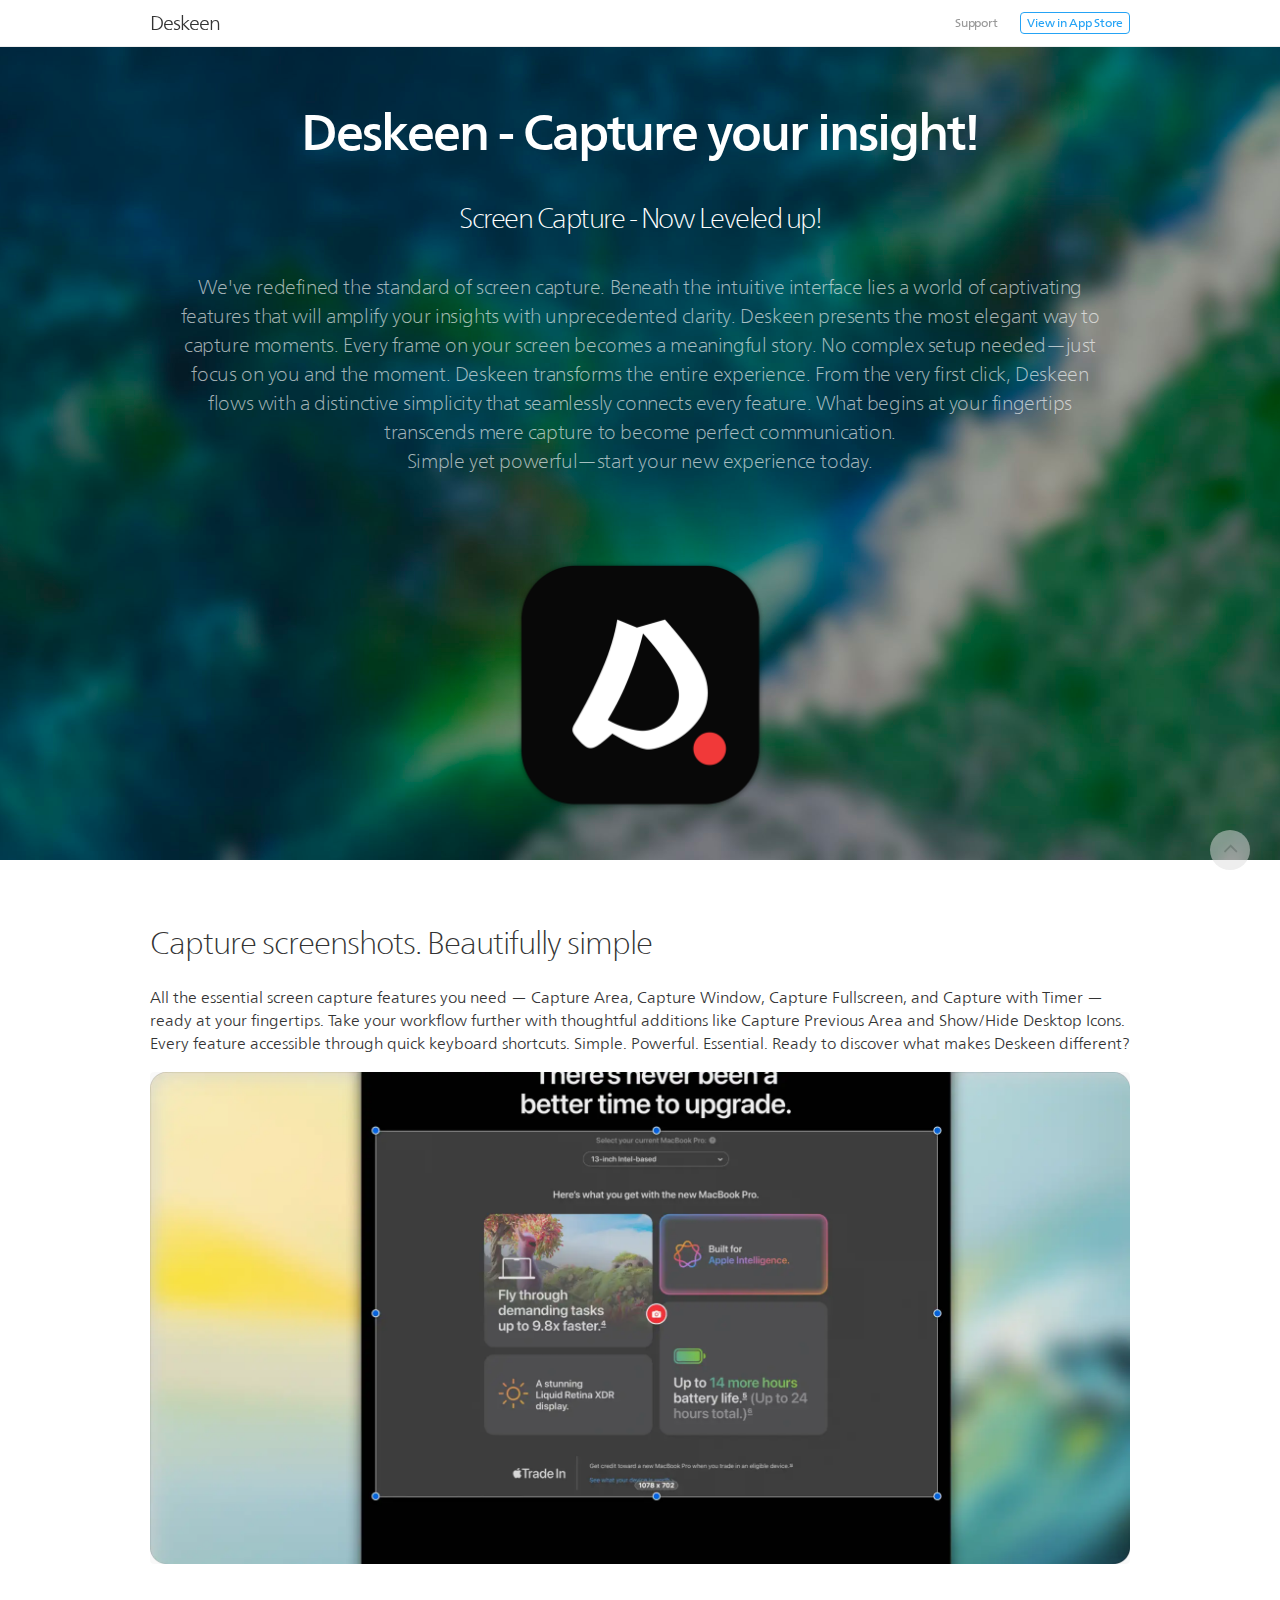
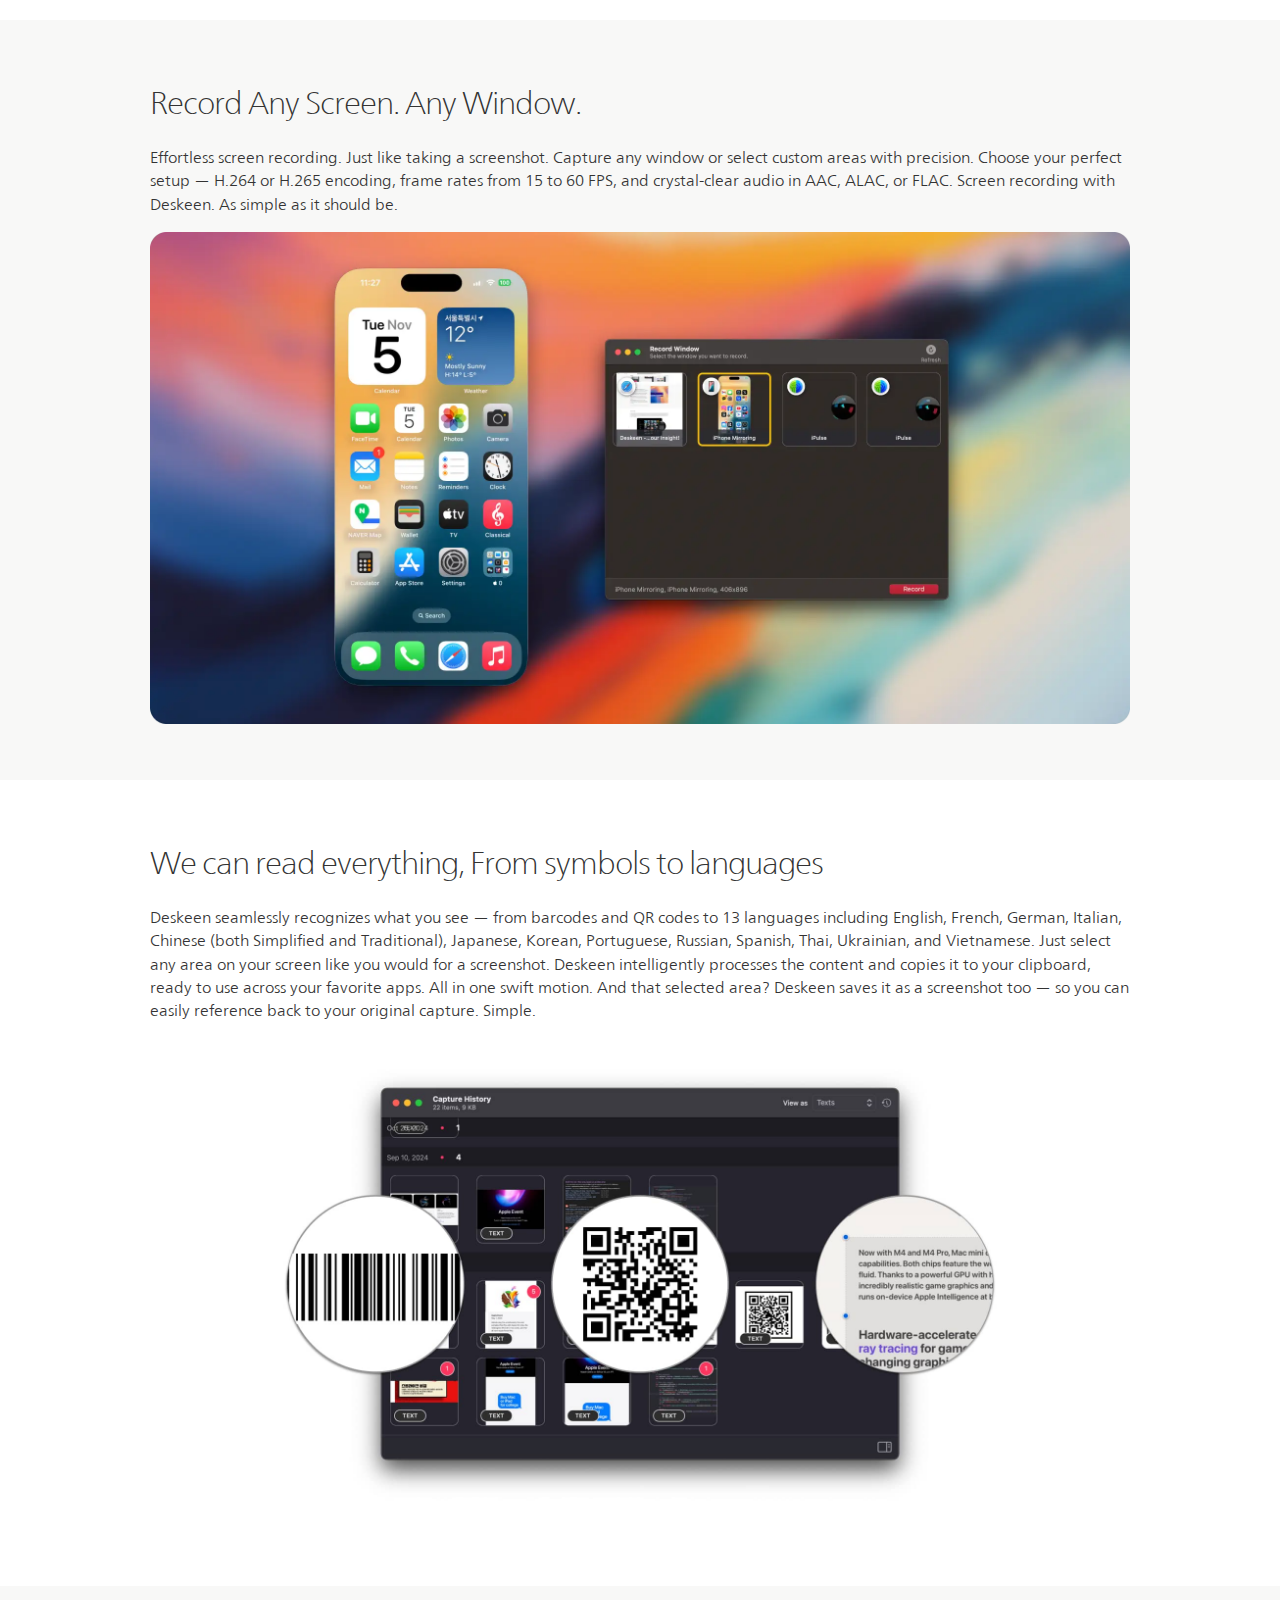
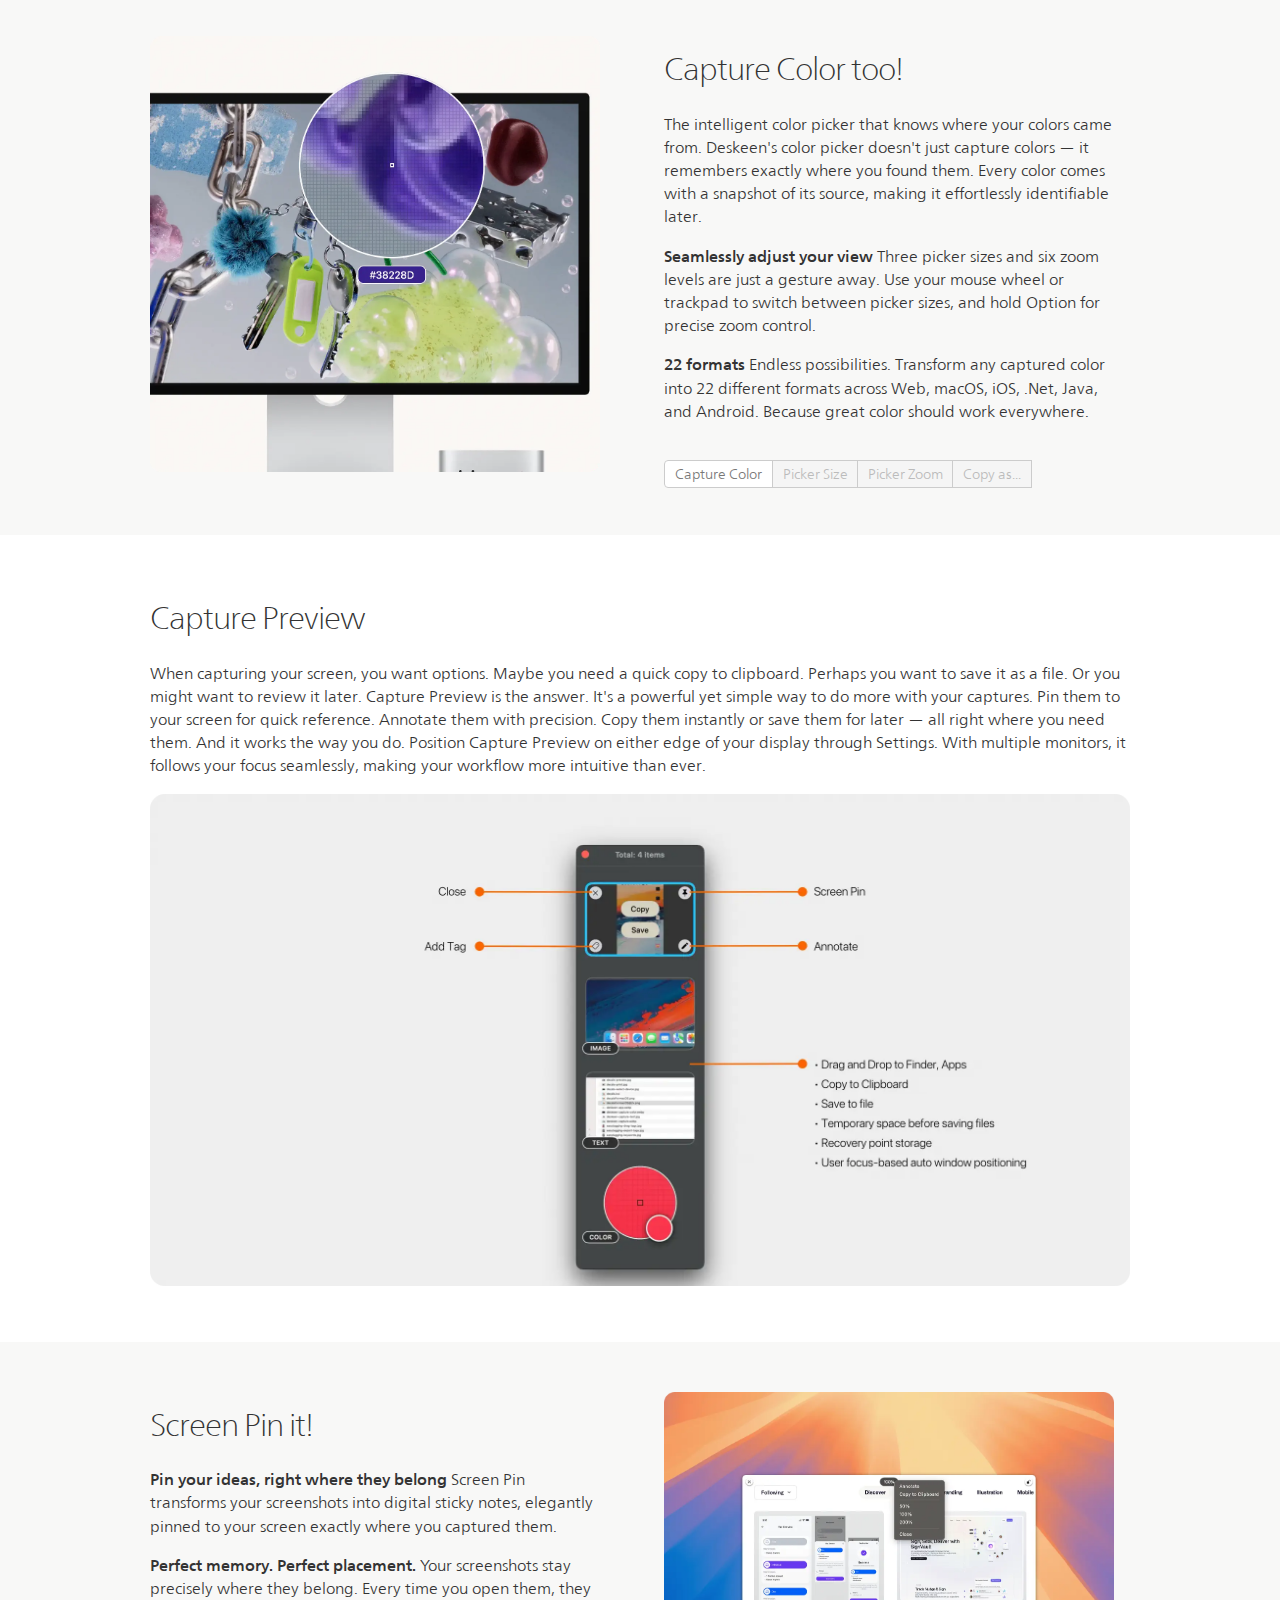
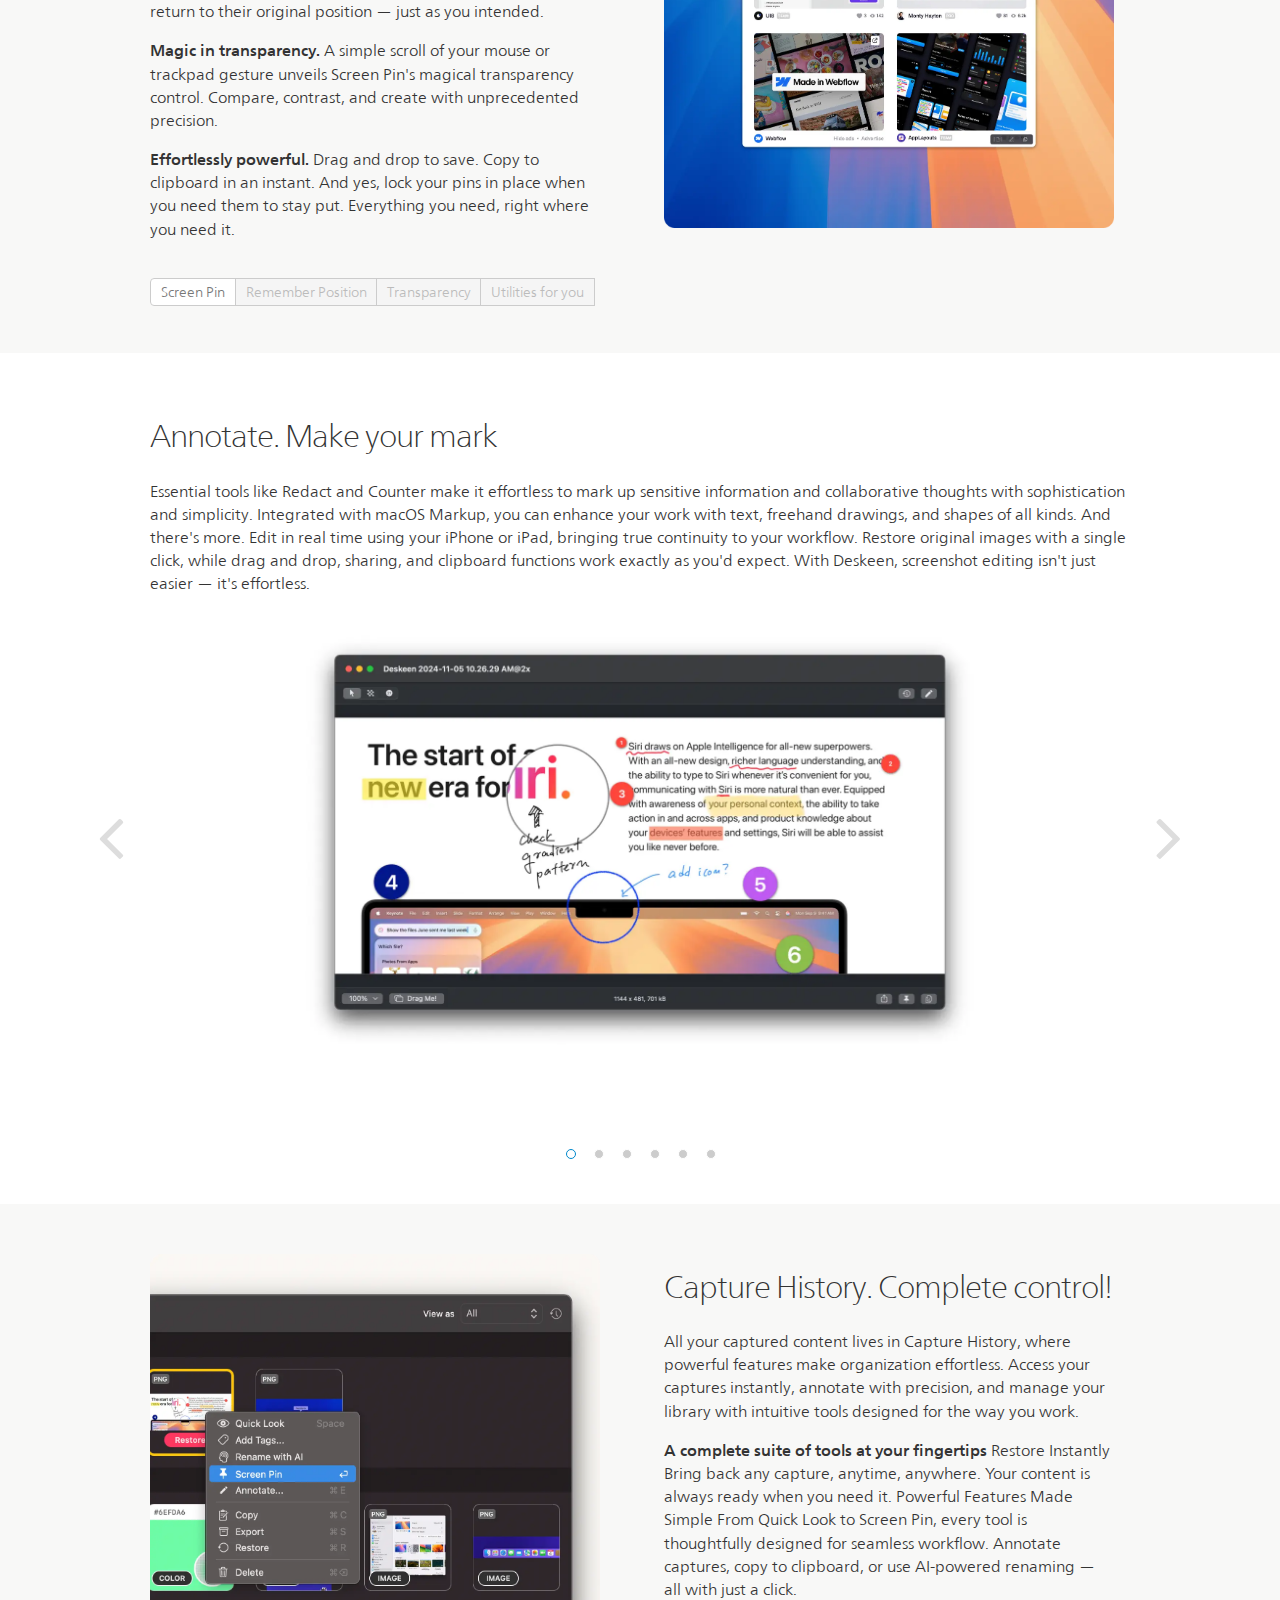
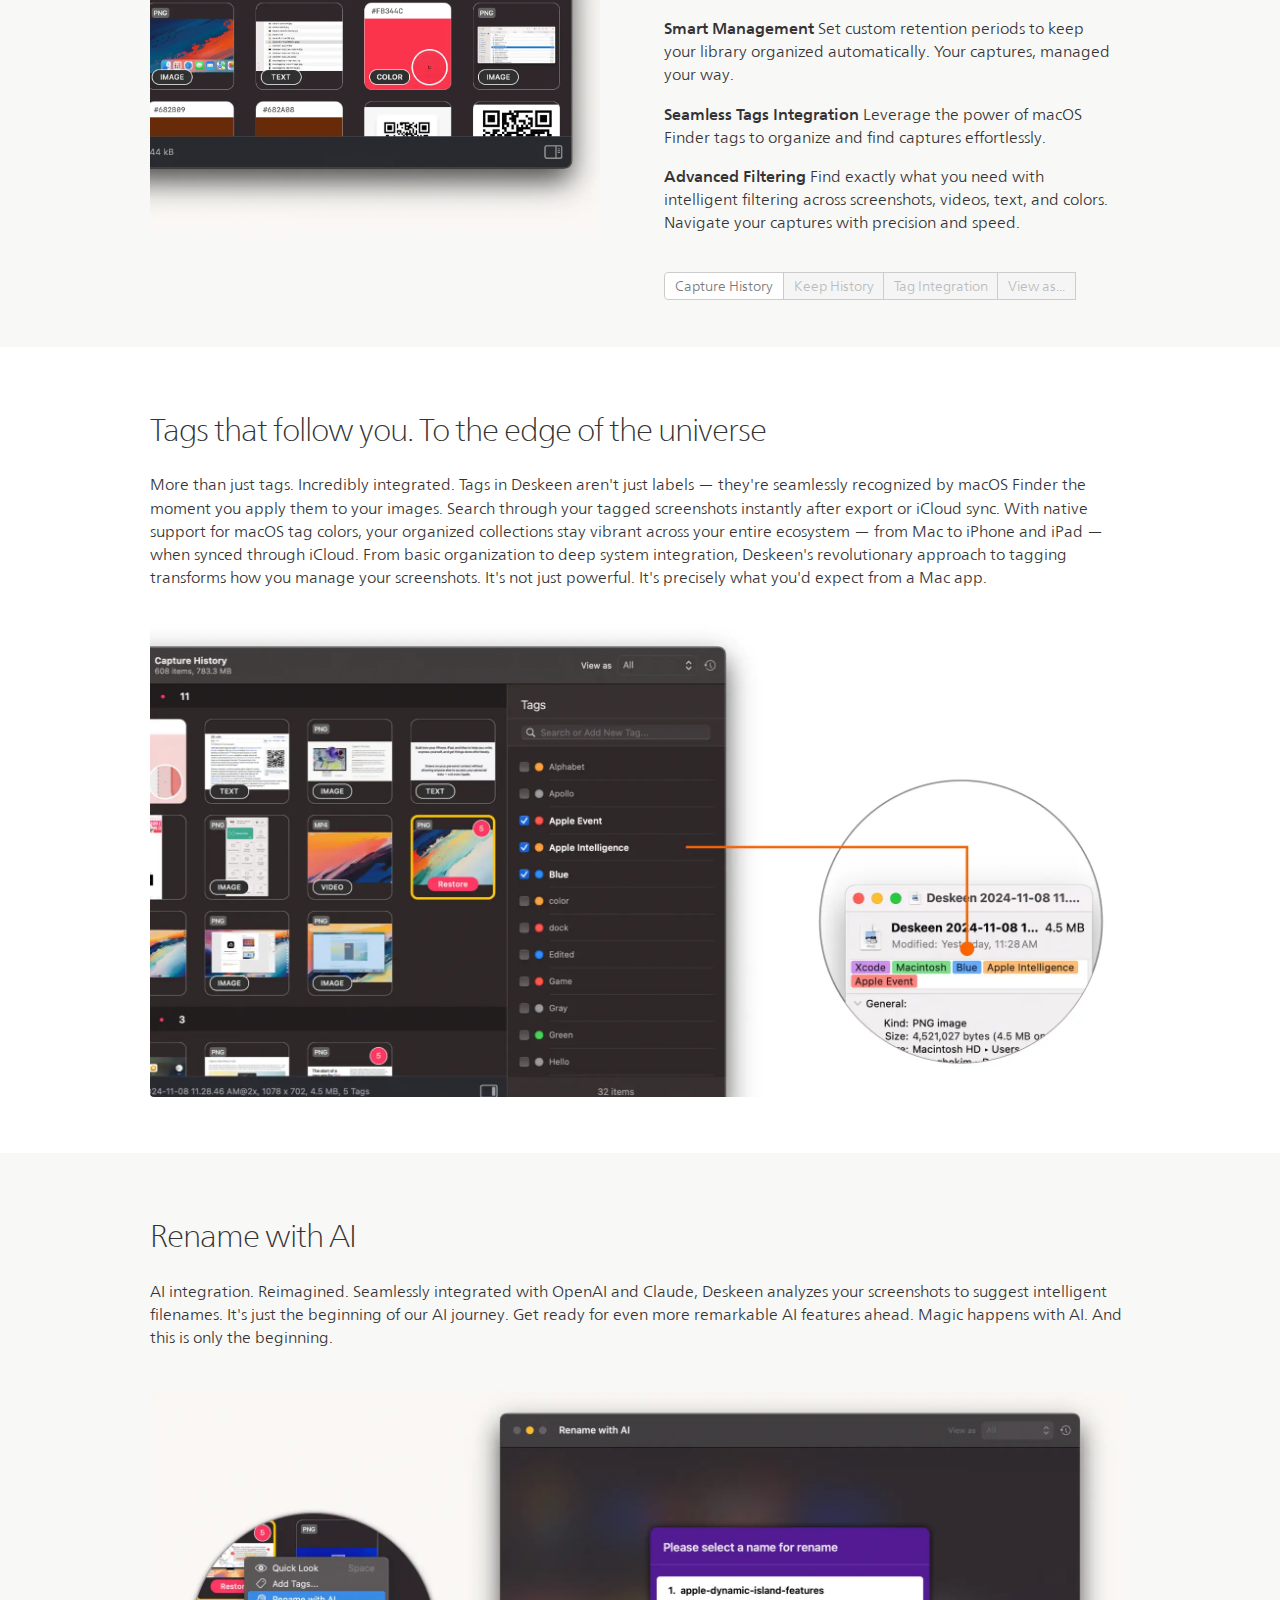
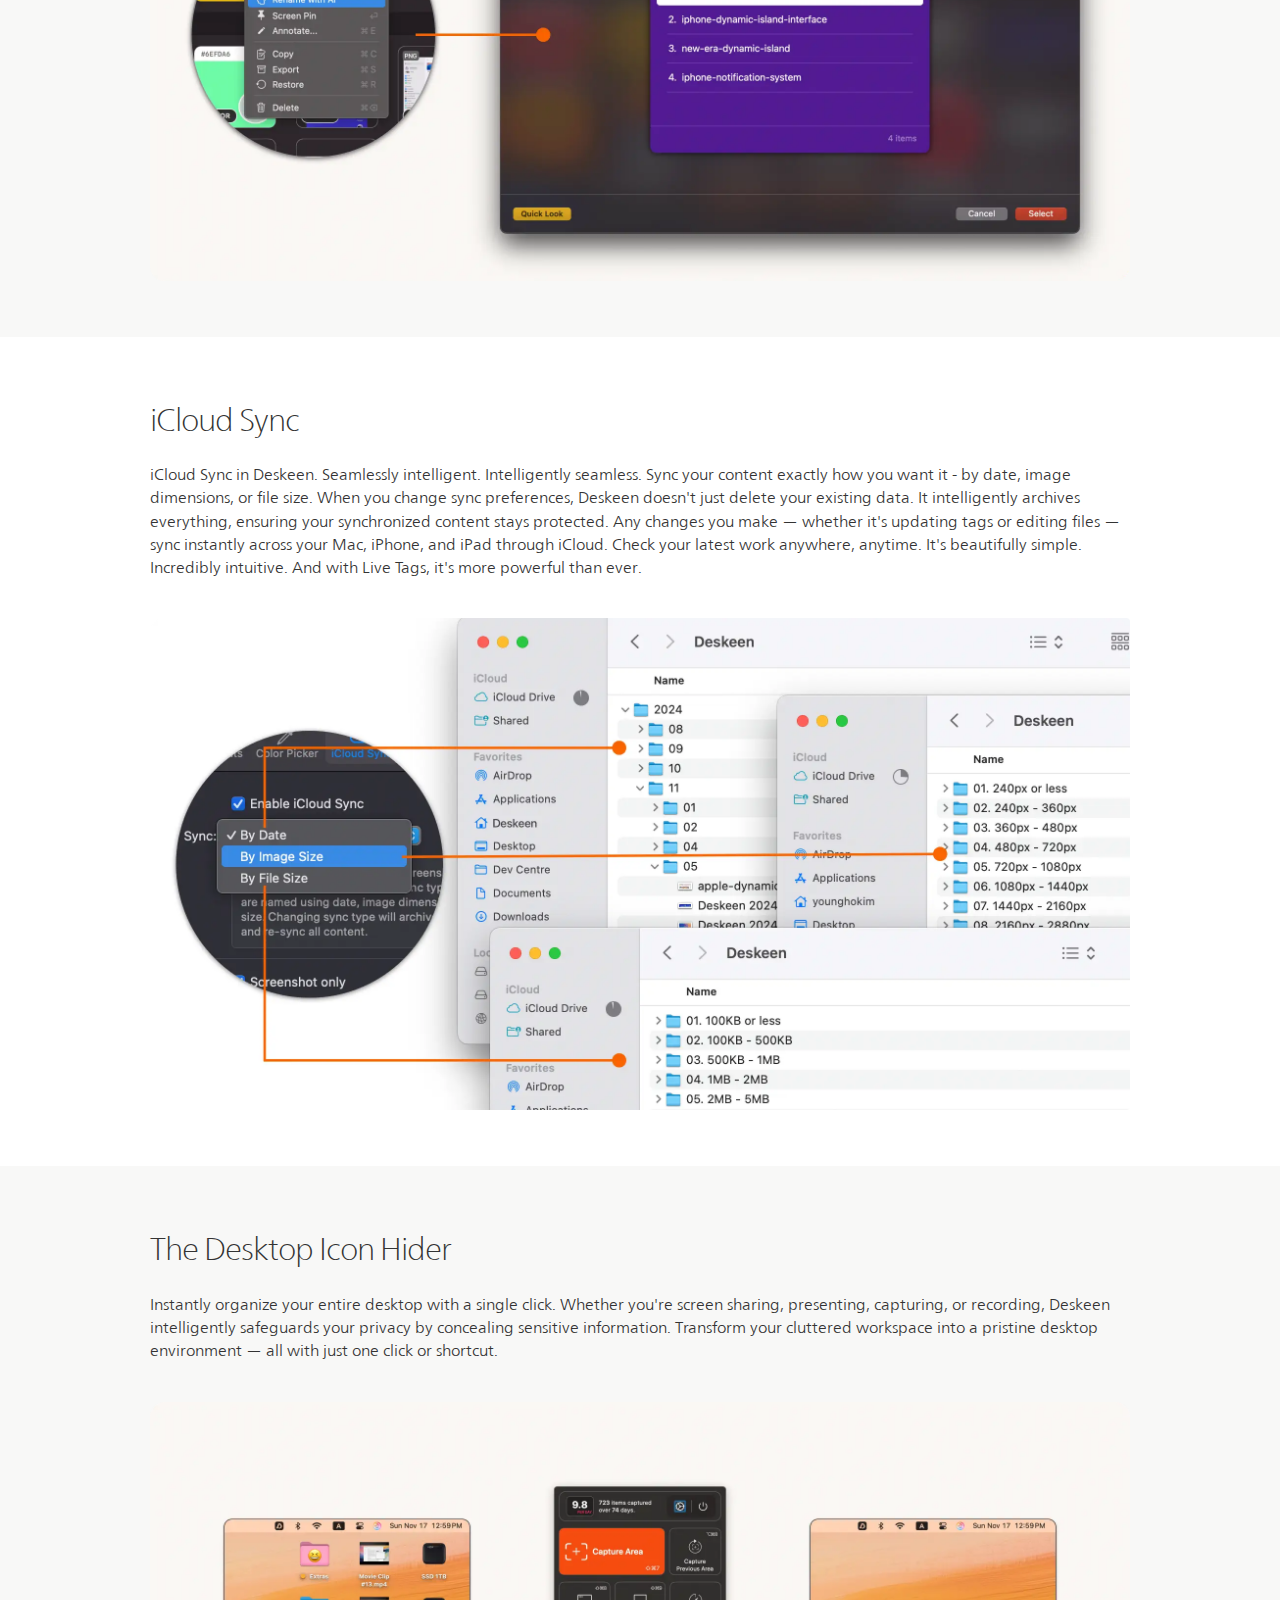
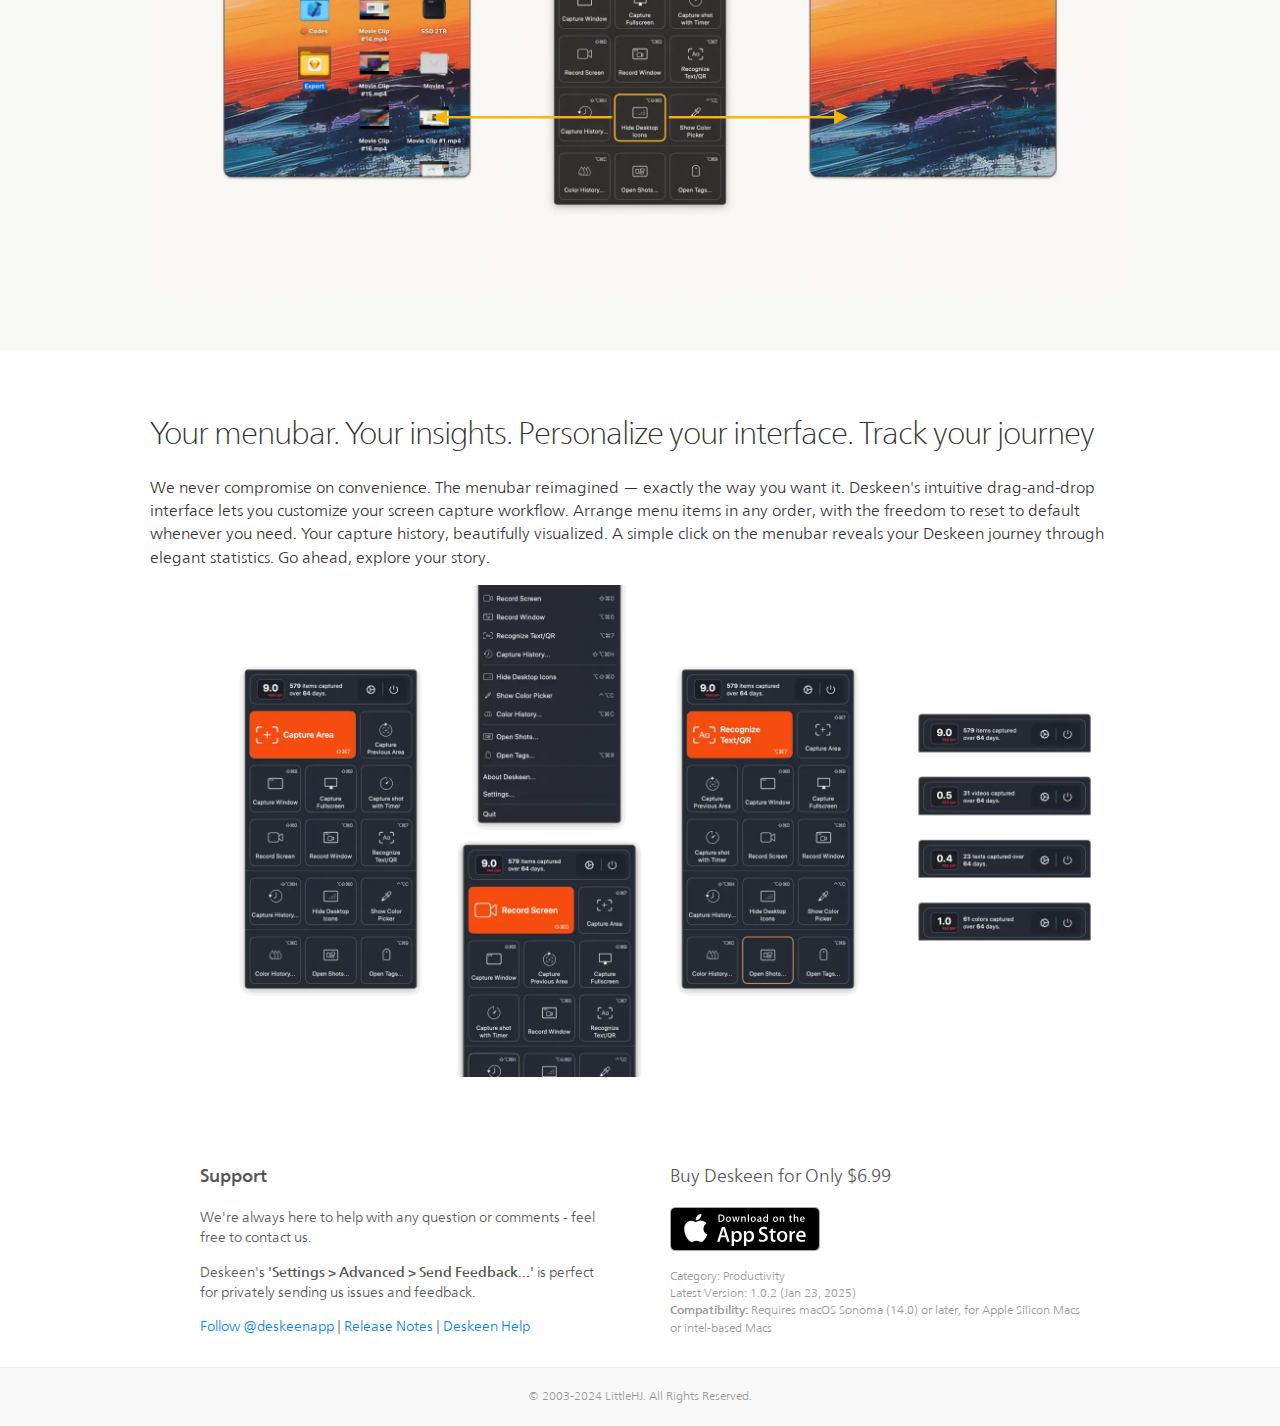
==== commit bc7ed148: "Update Deskeen 1.0.2" ====
--- a/index.html
+++ b/index.html
@@ -5,8 +5,8 @@
         <meta http-equiv="X-UA-Compatible" content="IE=edge, chrome=1">
         <meta name="renderer" content="webkit">
         <meta name="viewport" content="width=device-width, initial-scale=1">
-        <meta name="description" content="Deskeen &mdash; Capture your insight!">
-        <meta name="keywords" content="screencapture for mac, screencapture for macos, Deskeen, mac screenshot, screen capture, capture screen, screen recorder, images, color, tag">
+        <meta name="description" content="Deskeen &mdash; Capture your insight! Deskeen is the best screenshot and screen recording app for Mac with Captgure Color, OCR, a built-in annotation tool, Capture History, Rename with AI, and a lot more.">
+        <meta name="keywords" content="screen capture, screenshot, screencapture for mac, screencapture for macos, Deskeen, mac screenshot capture screen, screen recorder, images, color, tag, AI">
         <link rel="stylesheet" href="css/font-awesome.css" type="text/css">
         <link rel="stylesheet" href="css/deskeen-macOS.css" type="text/css">
         <link rel="icon" href="images/favicon-deskeen.ico">
@@ -353,7 +353,7 @@
                 <a itemprop="downloadUrl" class="itunes-download-link" href="https://apps.apple.com/app/deskeen/id6505001646" target="_blank"><img src="images/app-store.svg" width="150" alt="Open in Mac App Store - Deskeen"></a>
                 <p class="system-requirement">
                     Category: <span itemprop="applicationCategory">Productivity</span><br>
-                    Latest Version: <span itemprop="softwareVersion">1.0</span> (<time itemprop="dateModified" datetime="2025-01-07">Jan 8, 2025</time>)<br>
+                    Latest Version: <span itemprop="softwareVersion">1.0.2</span> (<time itemprop="dateModified" datetime="2025-01-23">Jan 23, 2025</time>)<br>
                     <strong>Compatibility:</strong> Requires <span itemprop="operatingSystem">macOS Sonoma (14.0) or later, for Apple Silicon Macs or intel-based Macs</span>
                     <!--
                     <br>
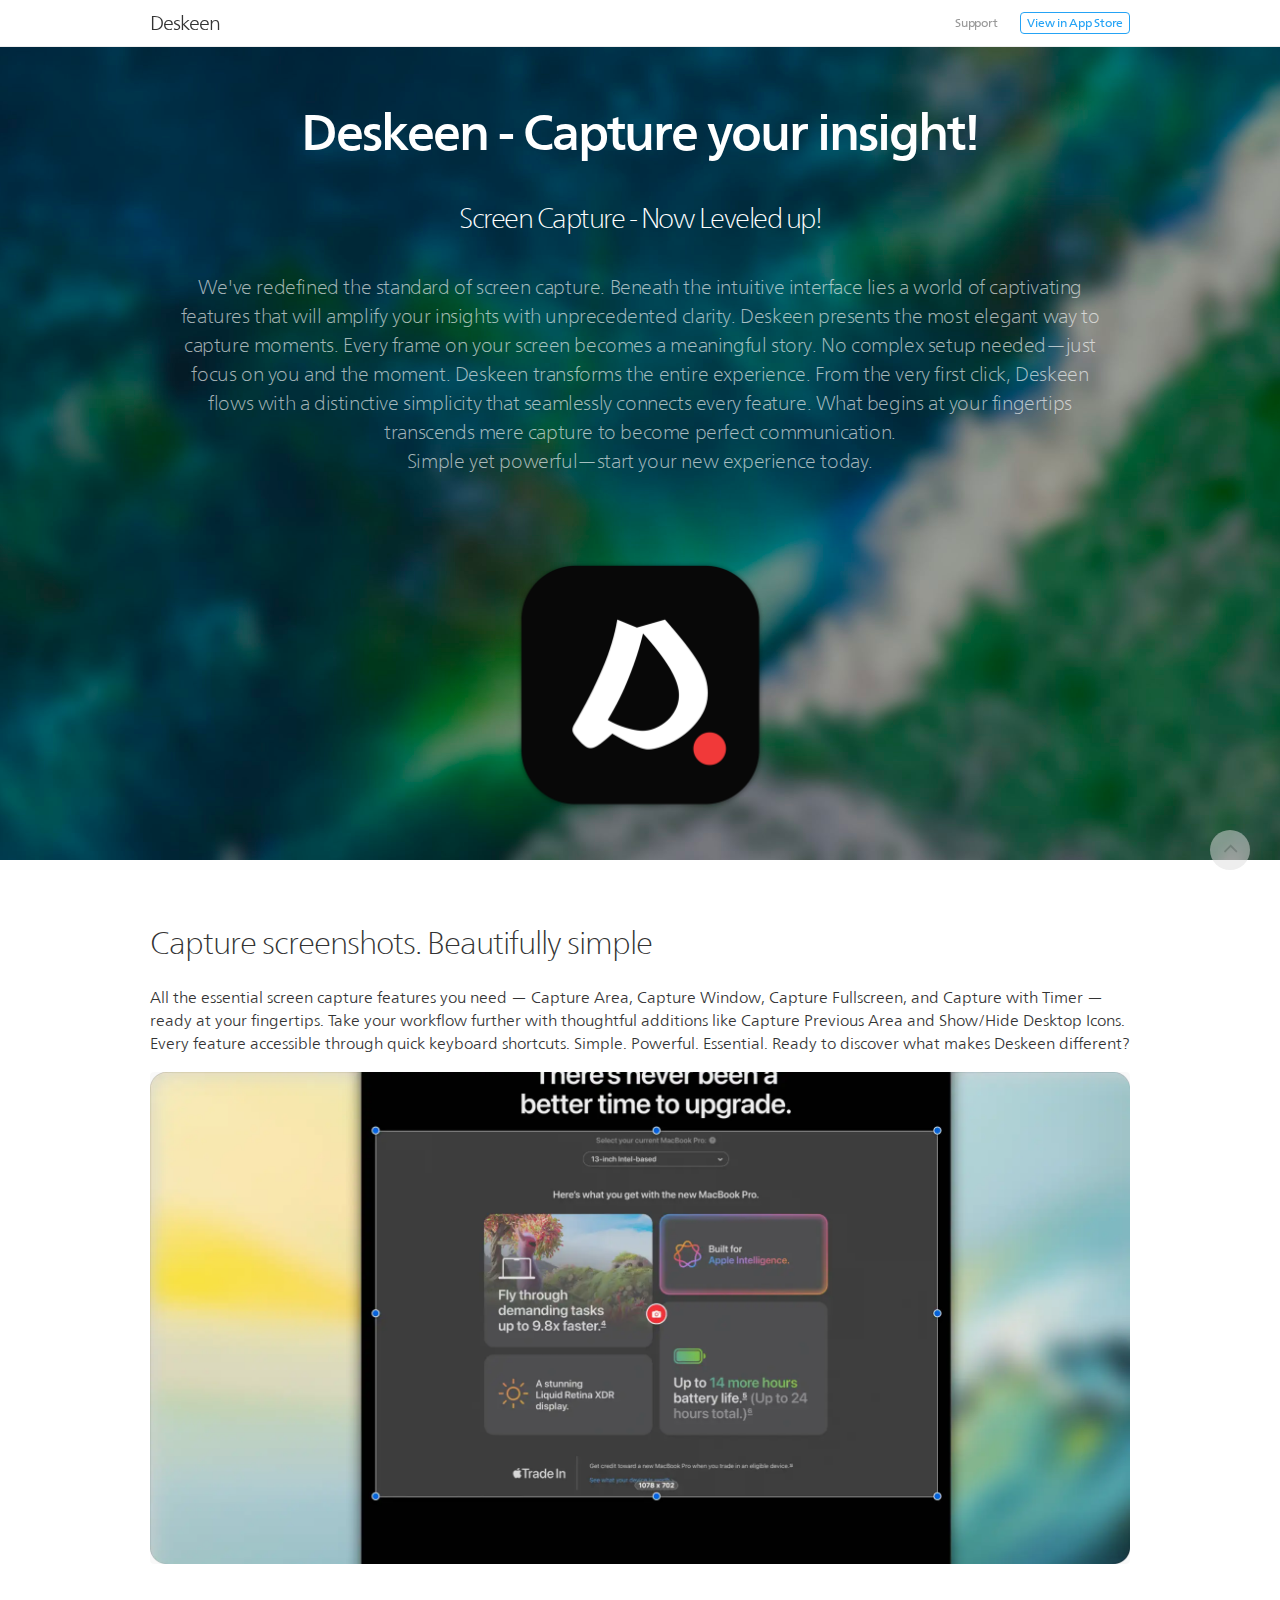
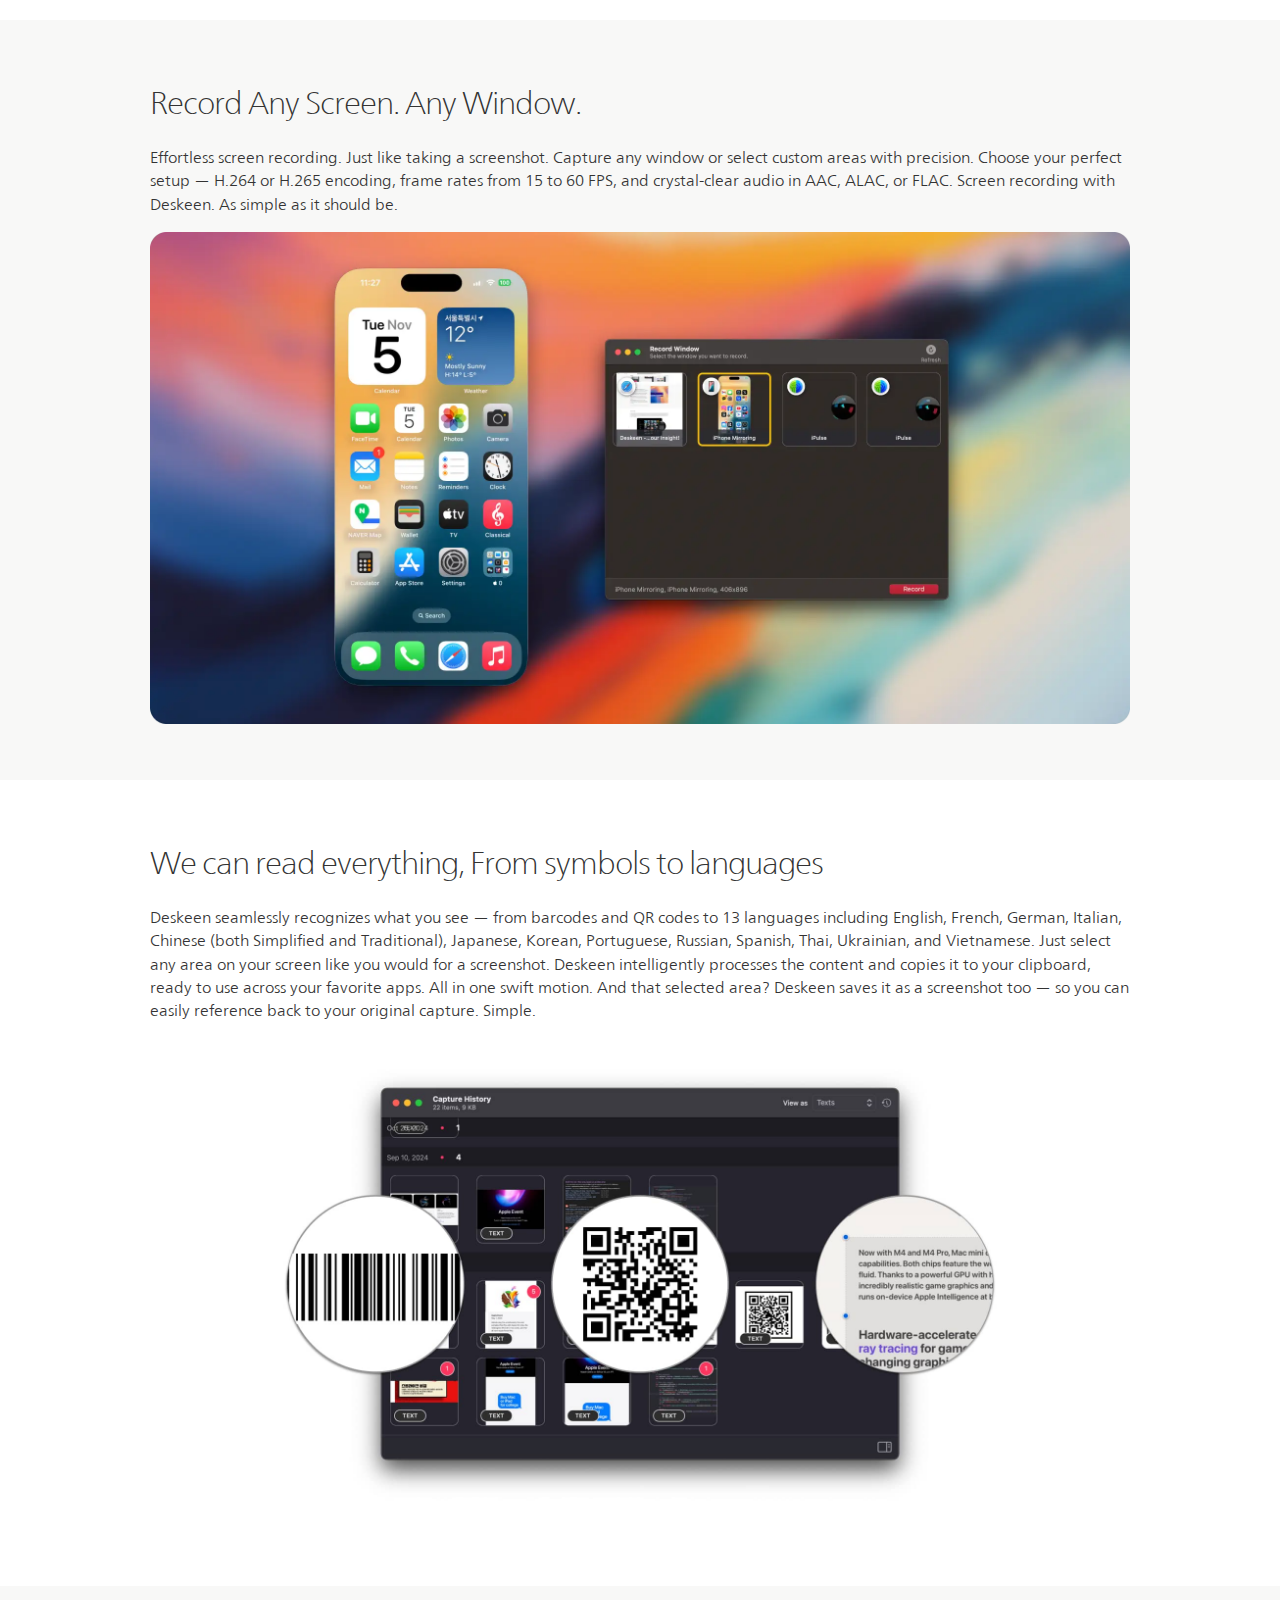
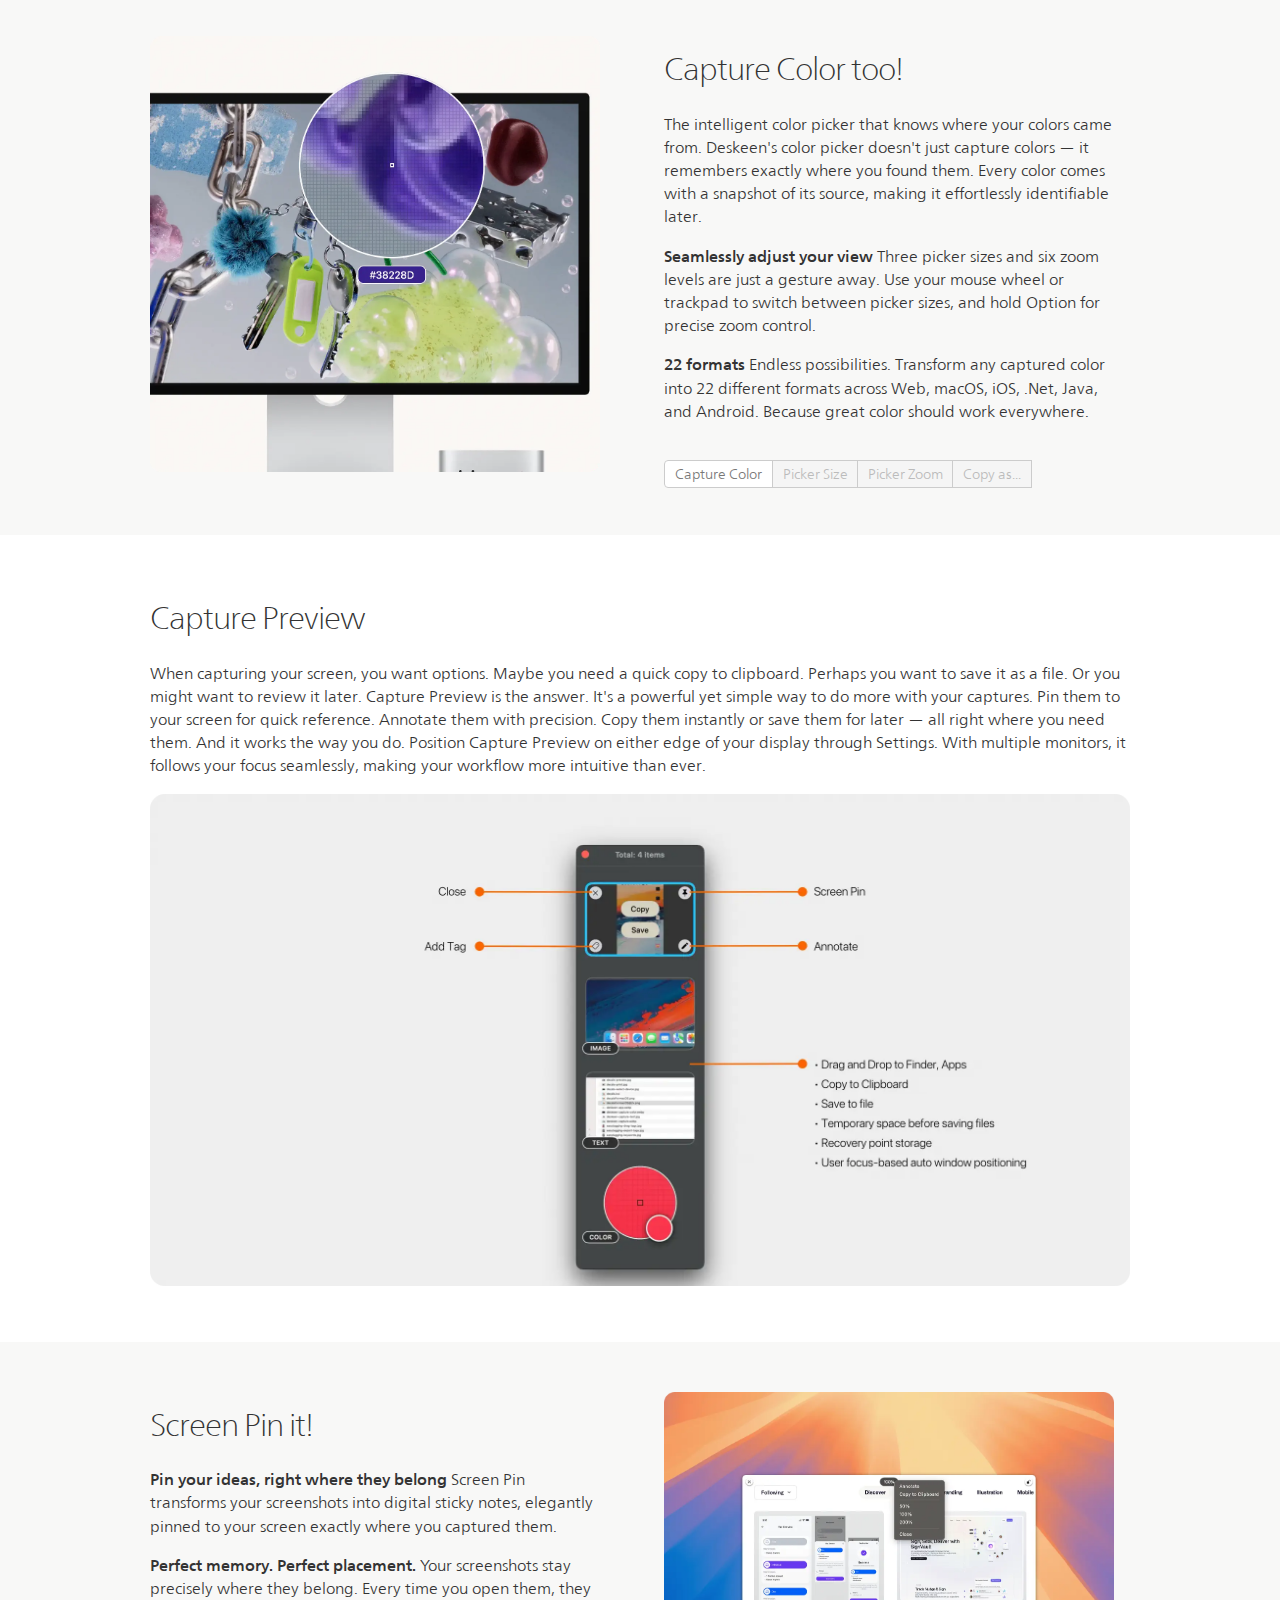
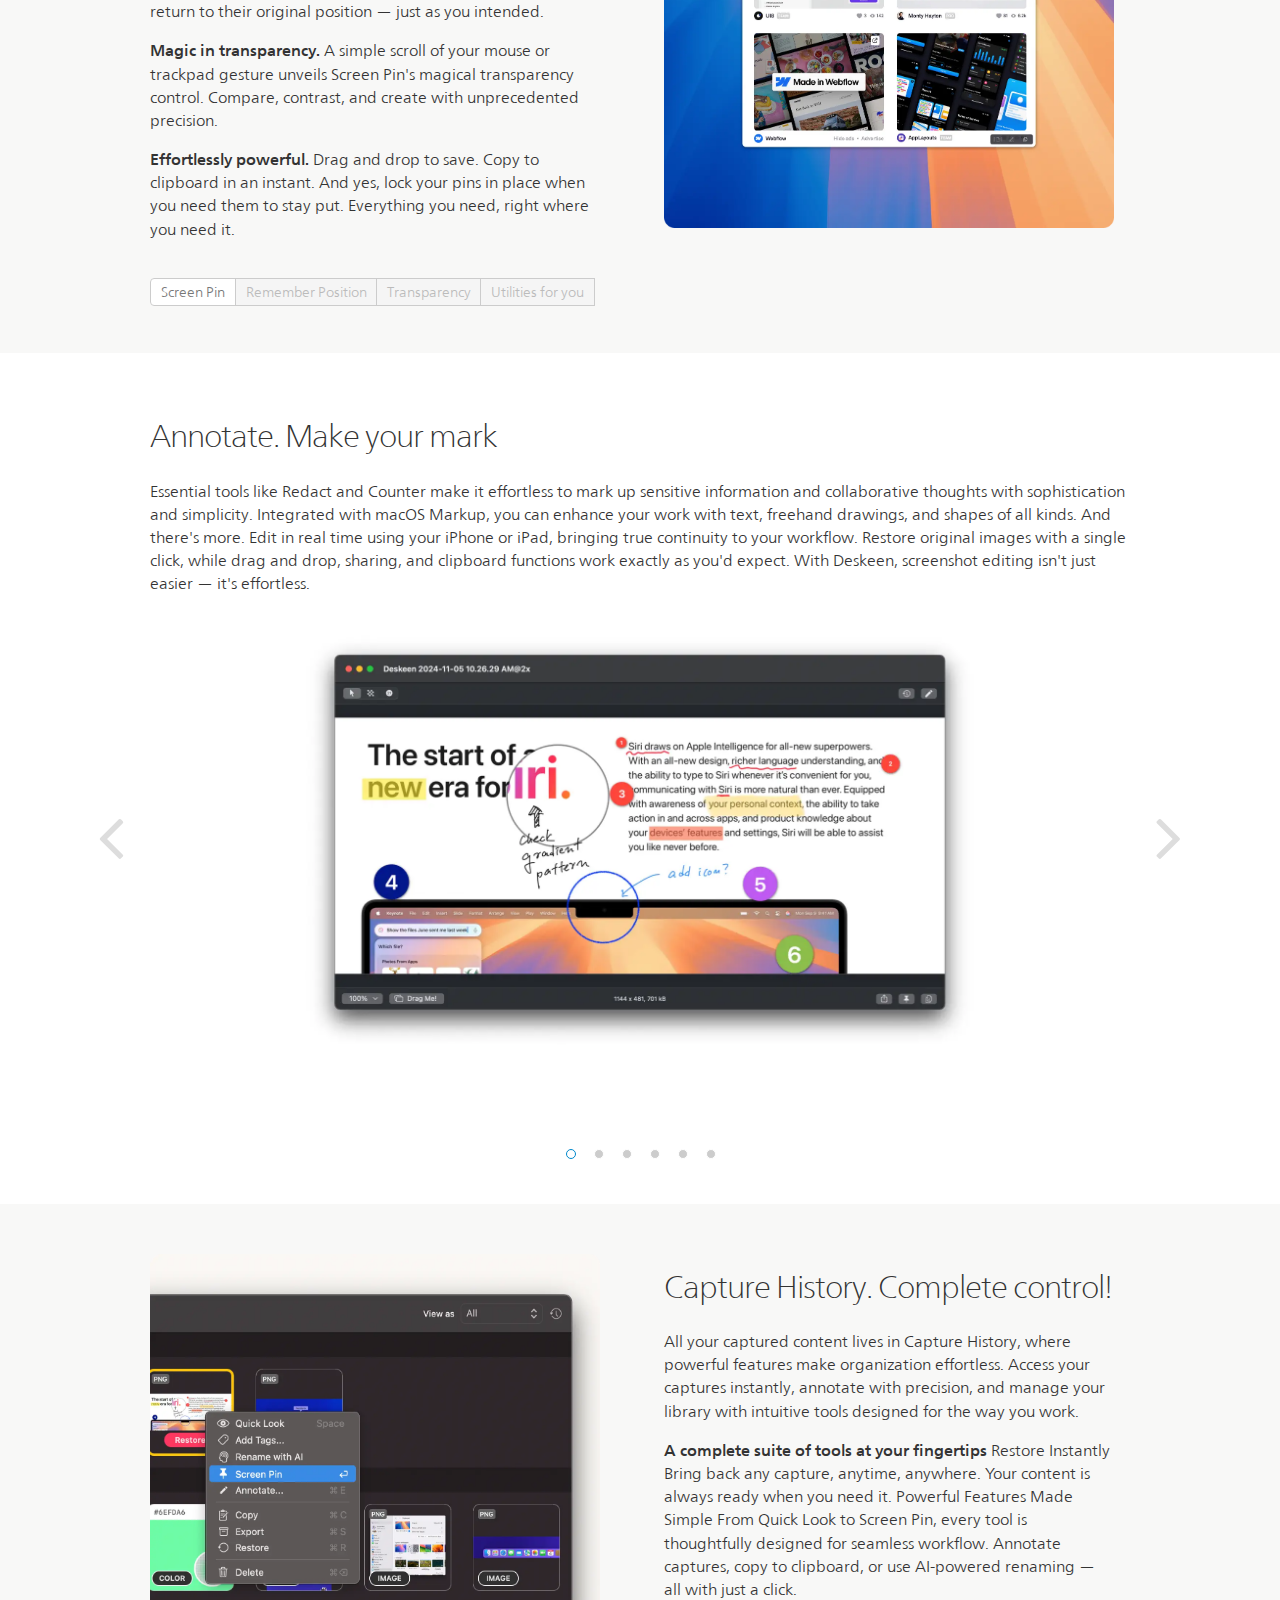
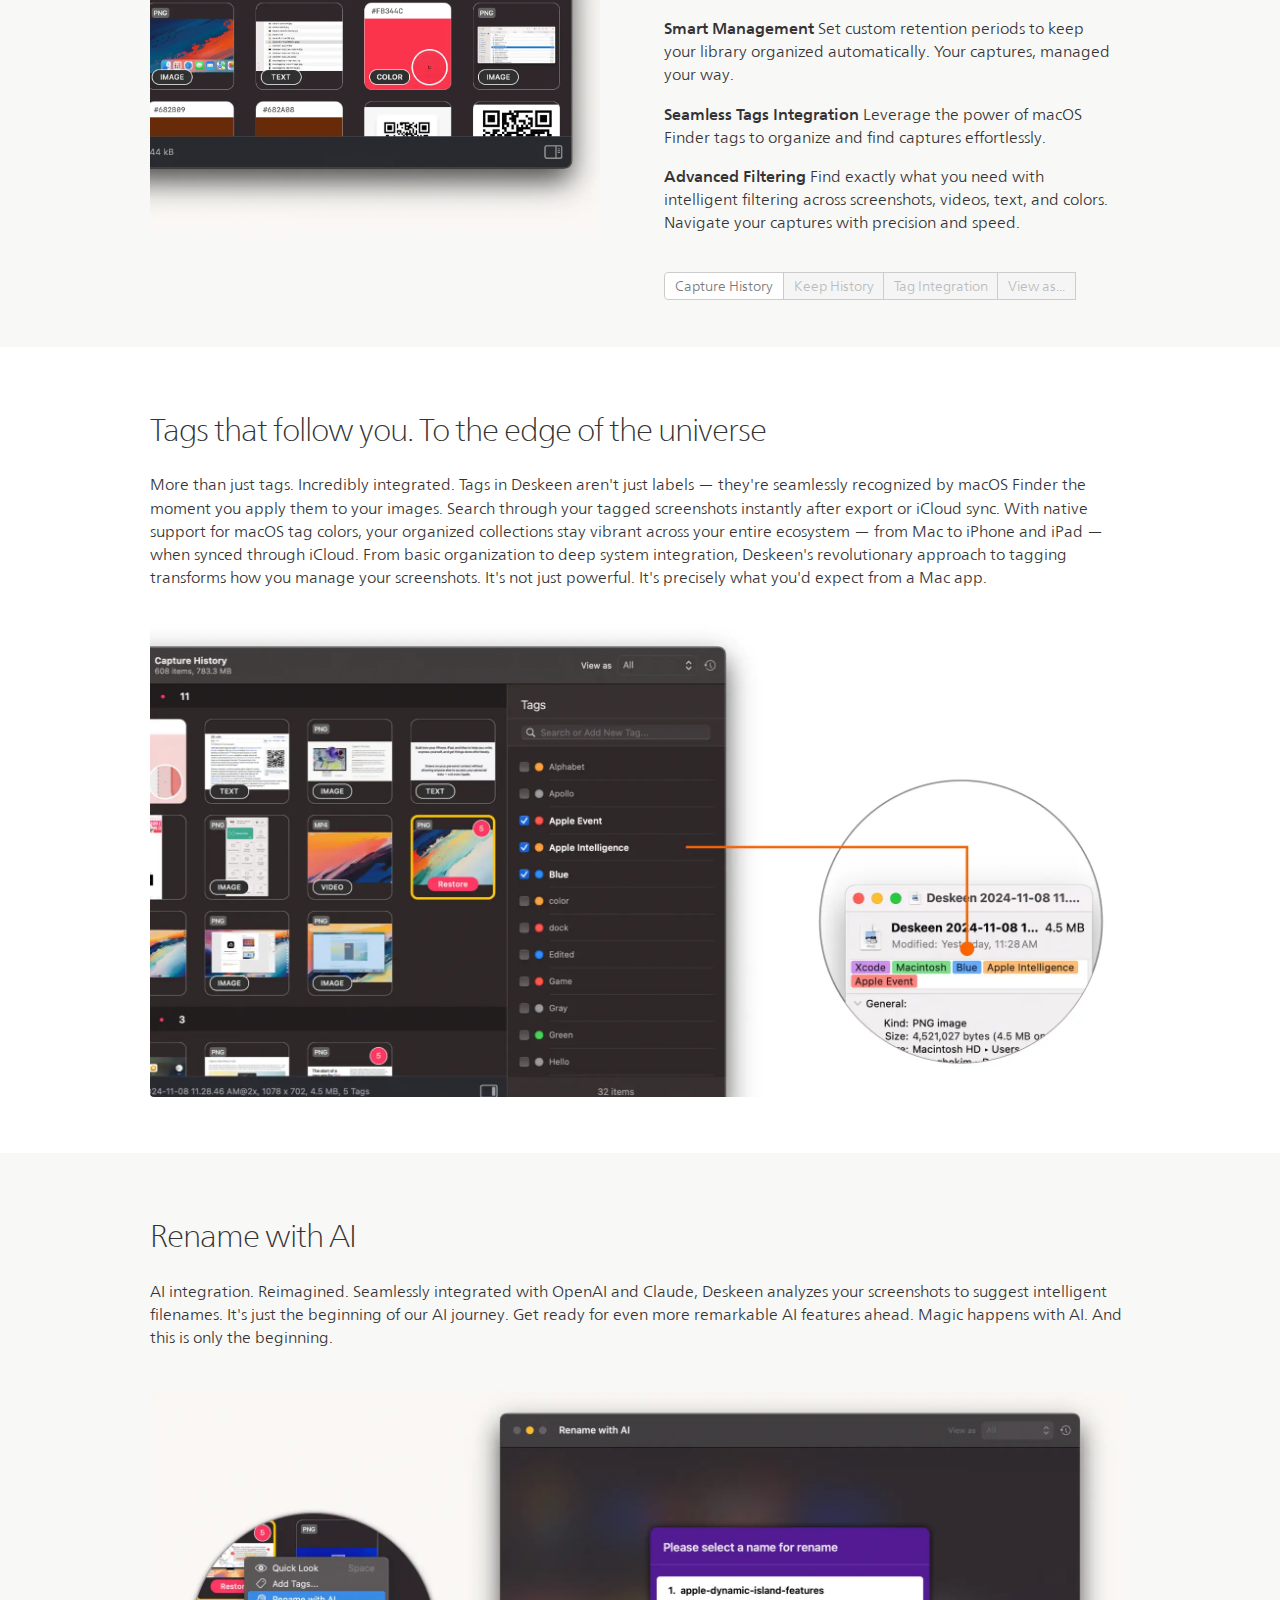
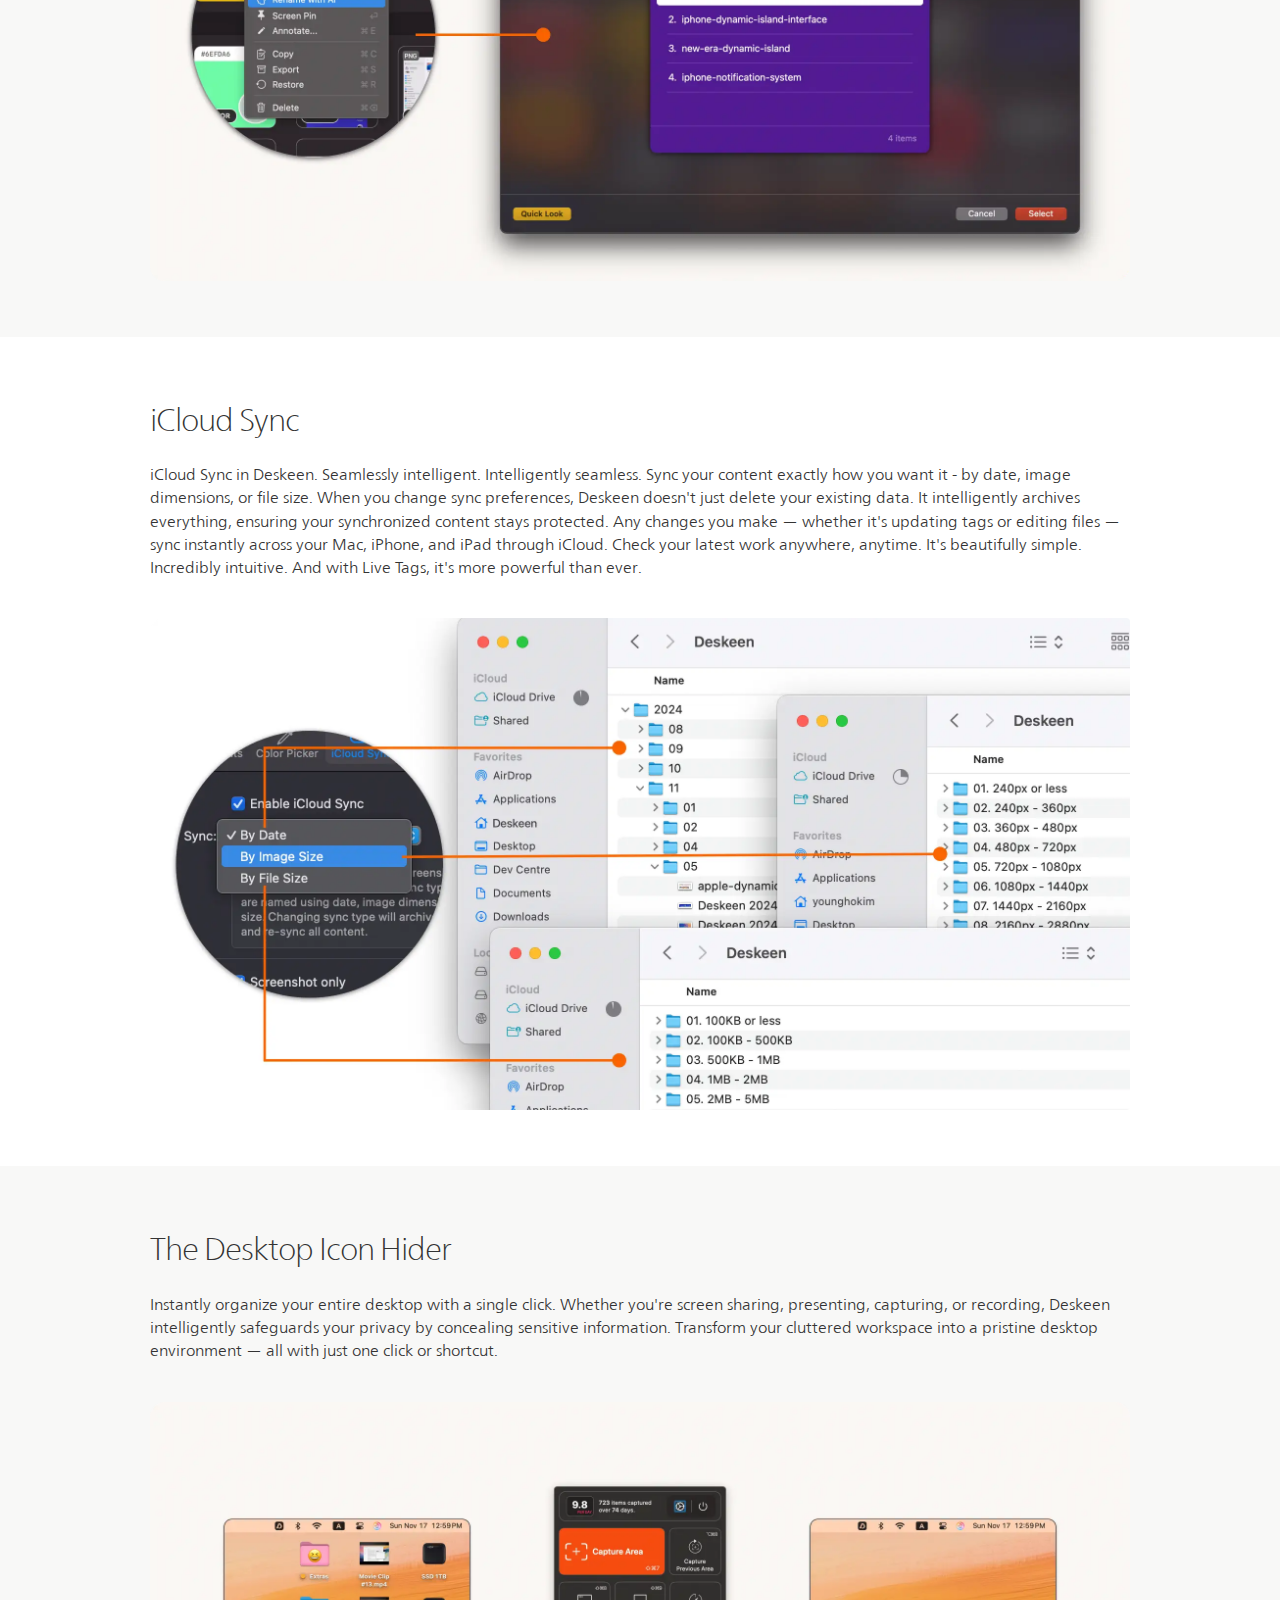
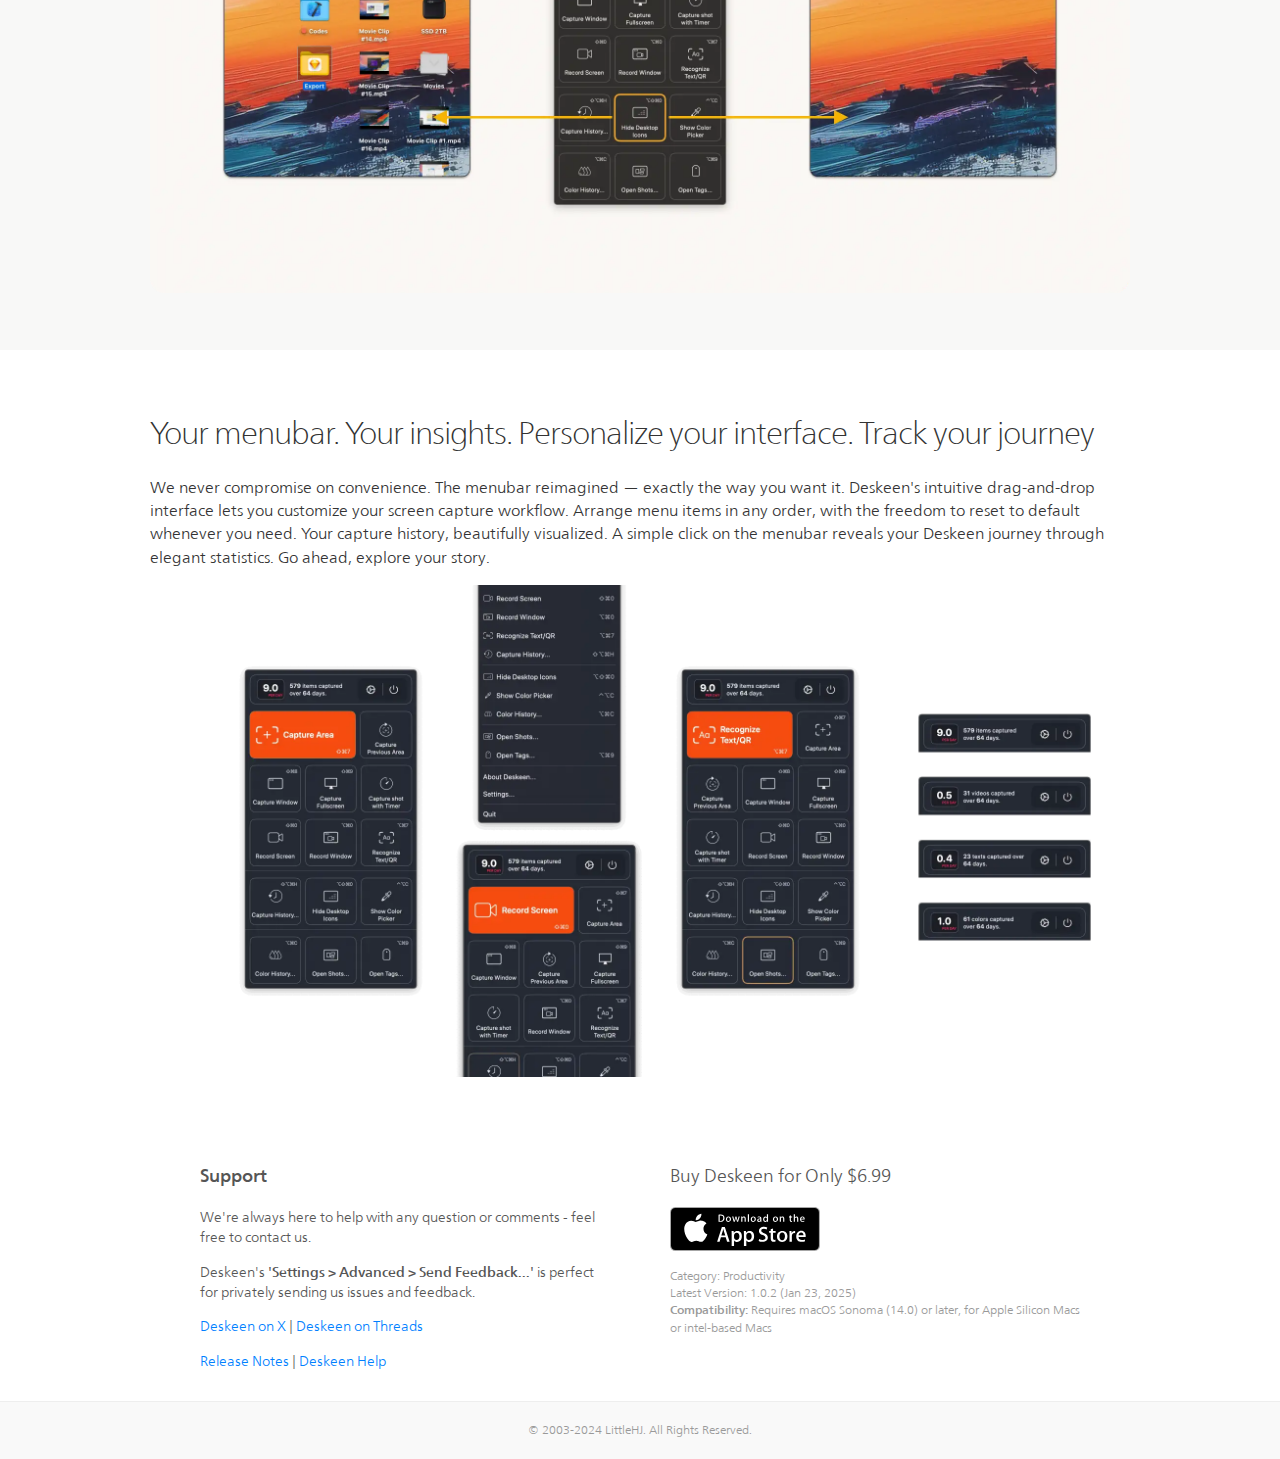
==== commit d50b4431: "Threads 링크 추가" ====
--- a/index.html
+++ b/index.html
@@ -346,7 +346,8 @@
                 <h3><strong>Support</strong></h3>
                 <p>We're always here to help with any question or comments - feel free to contact us.</p>
                 <p>Deskeen's <strong>'Settings > Advanced > Send Feedback...'</strong>  is perfect for privately sending us issues and feedback.</p>
-                <p><a href="http://x.com/deskeenapp" target="_blank">Follow @deskeenapp</a> <!-- | <a href="http://littlehj.com/wordpress/?page_id=472">Release Notes</a> --> | <a href="https://littlehj.notion.site/Deskeen-Release-Notes-165daae97b9280b2bc75c45d644fe646?pvs=4" target="_blank">Release Notes</a> | <a href="help/deskeen/Deskeen.pdf" target="_blank">Deskeen Help</a></p>
+                <p><a href="http://x.com/deskeenapp" target="_blank">Deskeen on X</a> | <a href="https://www.threads.net/@deskeenapp" target="_blank">Deskeen on Threads</a></p>
+                <p><a href="https://littlehj.notion.site/Deskeen-Release-Notes-165daae97b9280b2bc75c45d644fe646?pvs=4" target="_blank">Release Notes</a> | <a href="help/deskeen/Deskeen.pdf" target="_blank">Deskeen Help</a></p>
             </div>
             <div class="column">
                 <h3>Buy Deskeen for Only $6.99<!--<span class="discount-badge">30% Discount</span>--></h3>
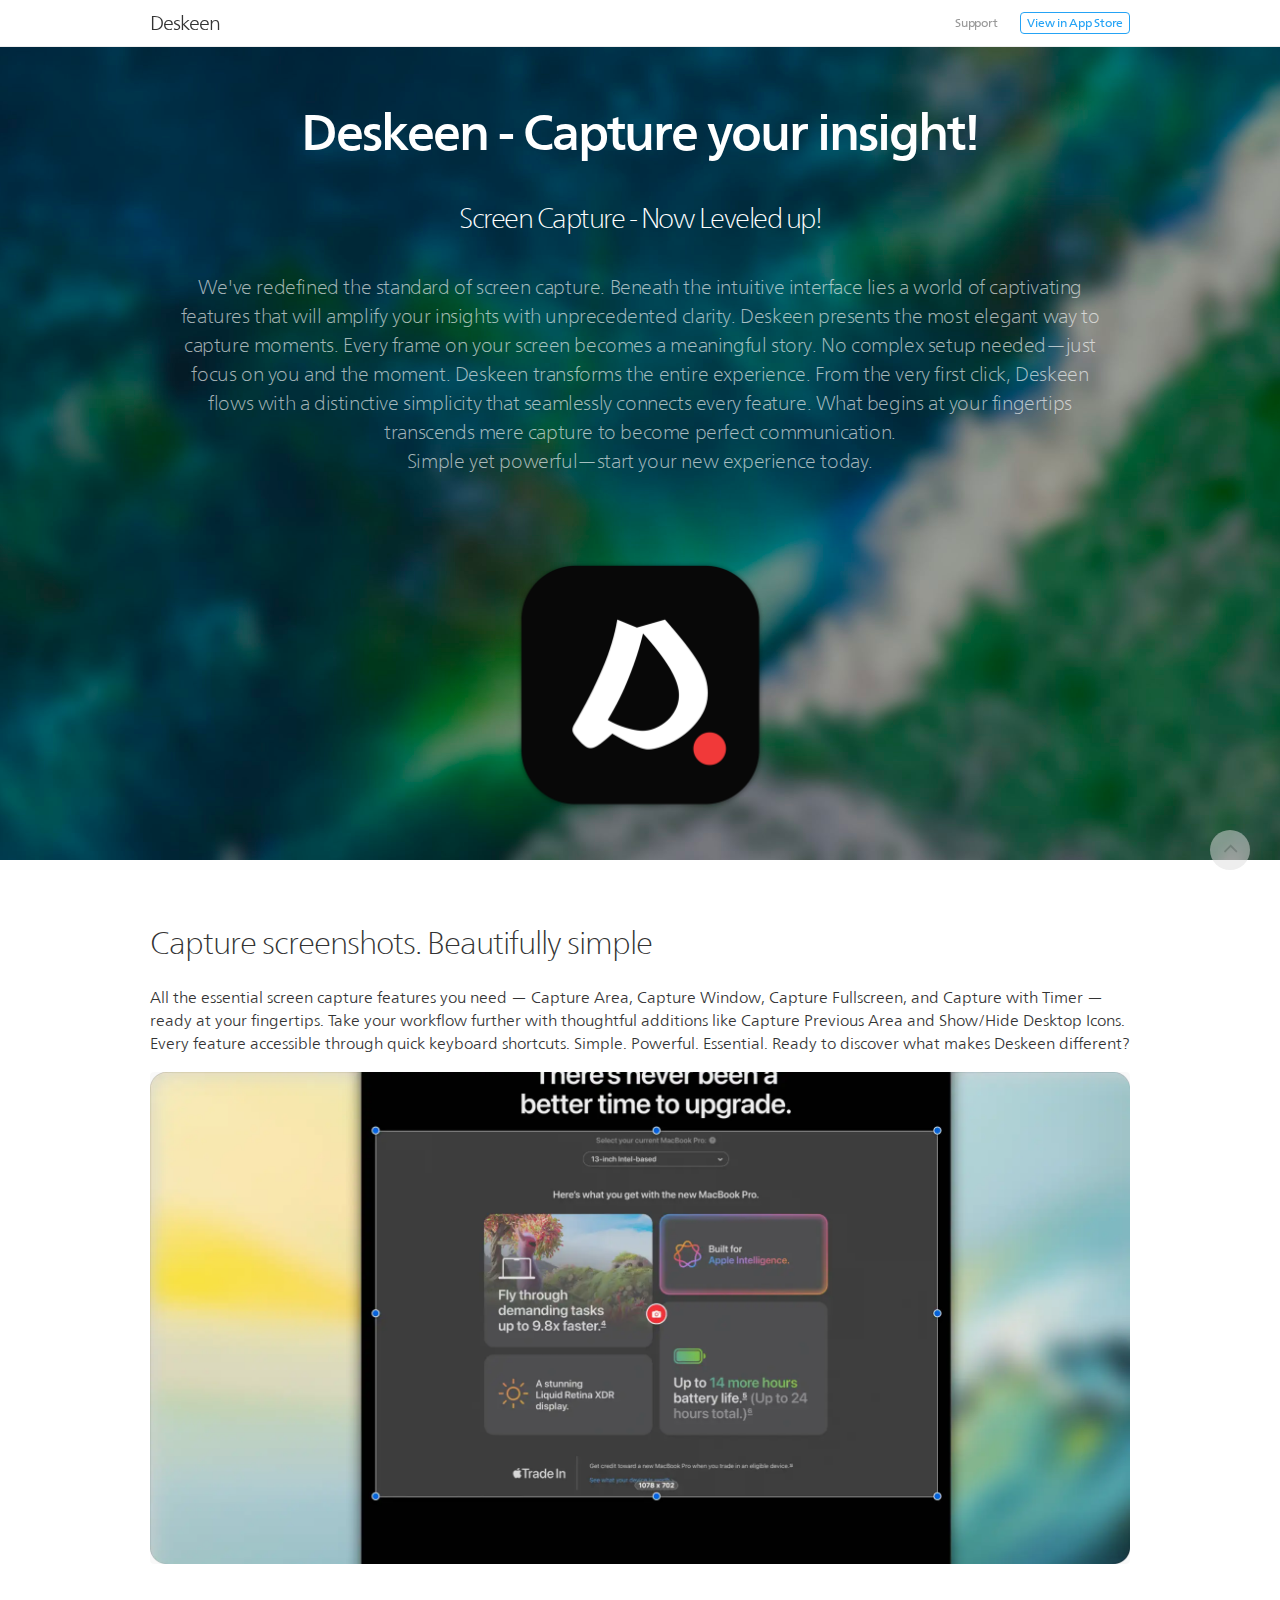
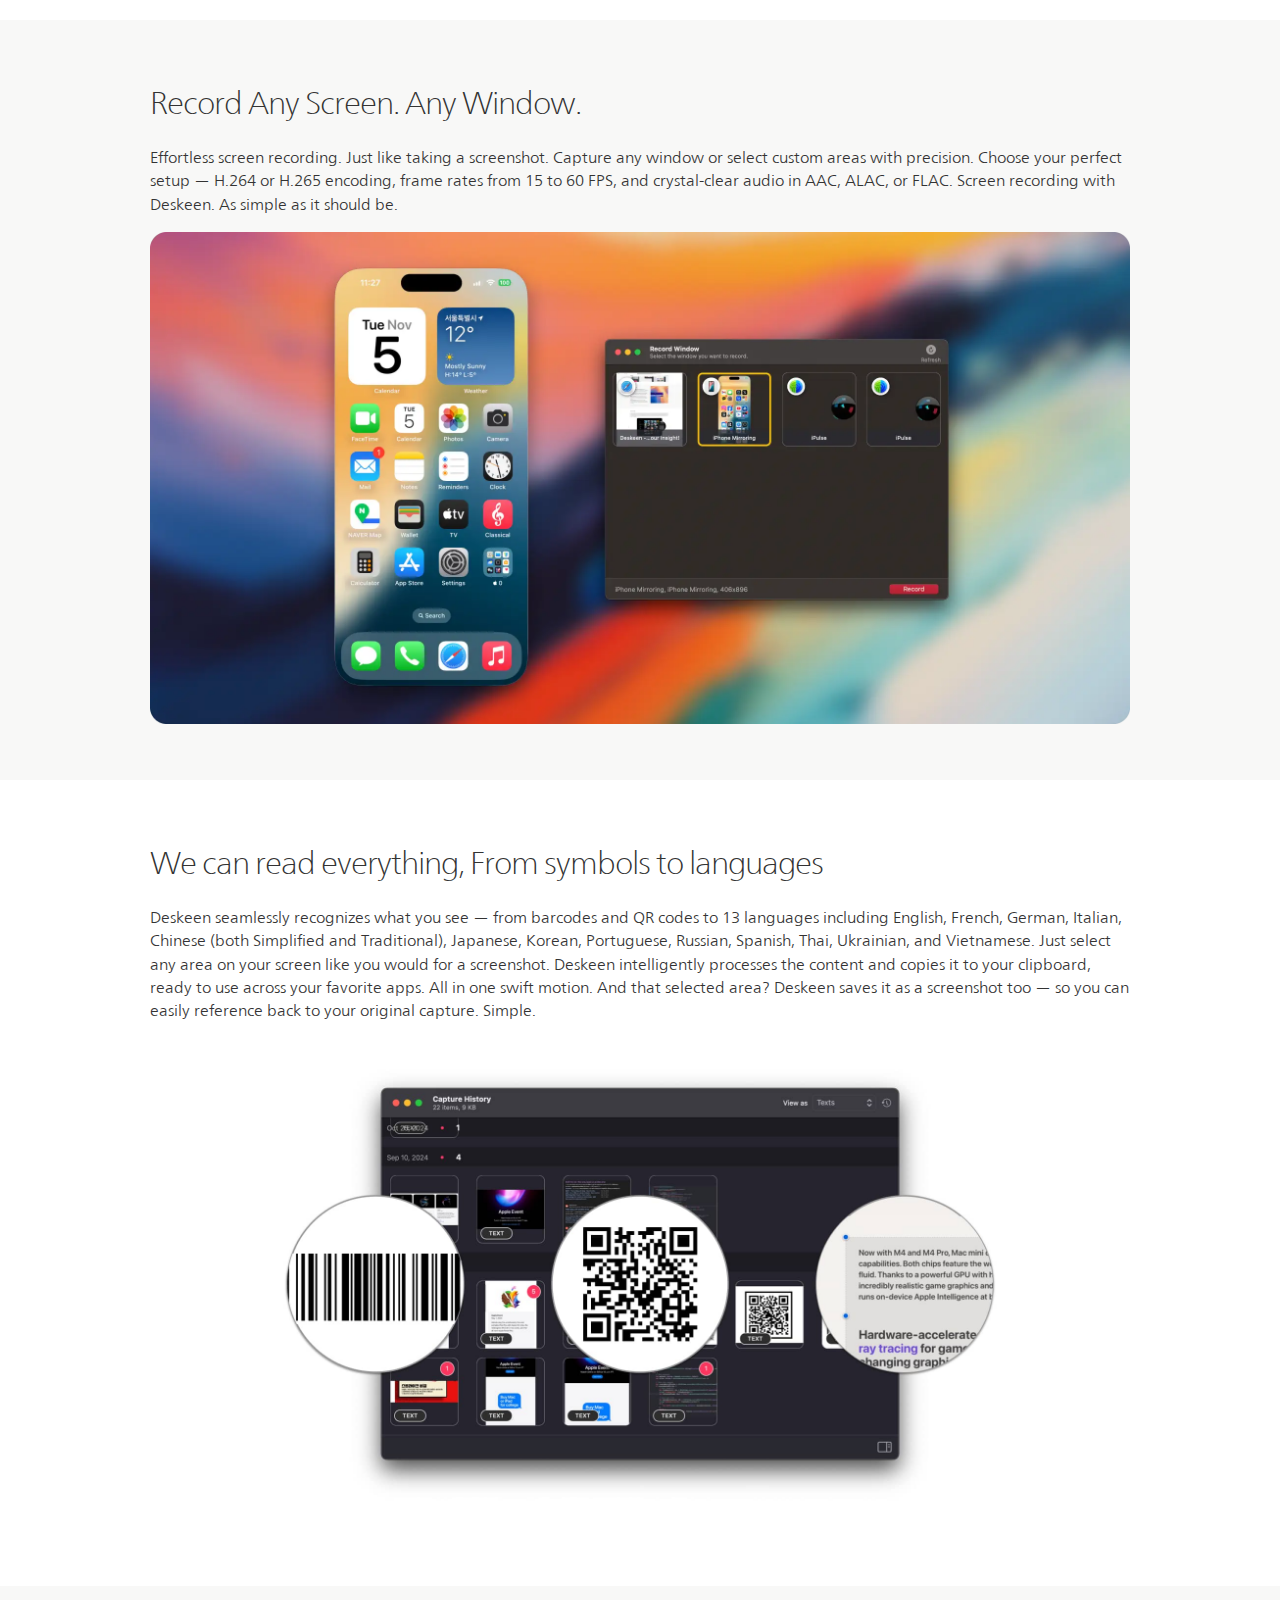
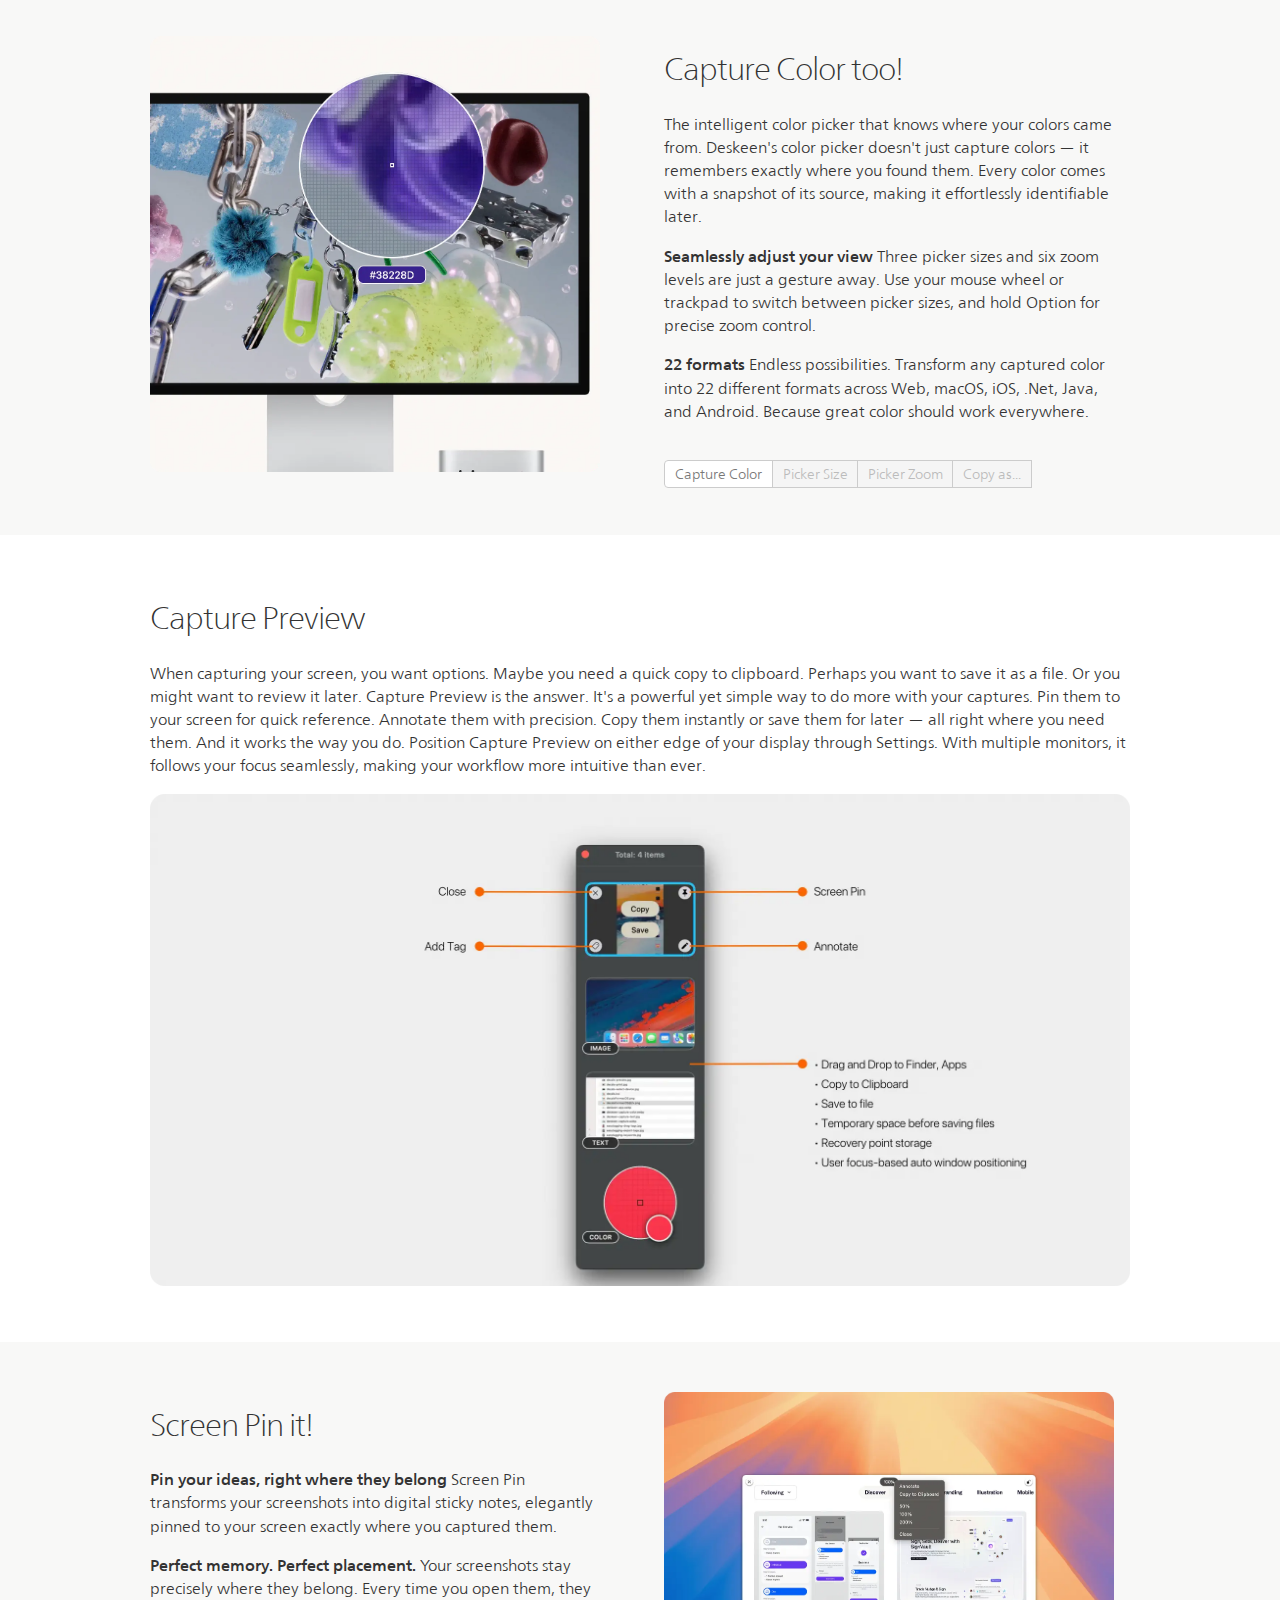
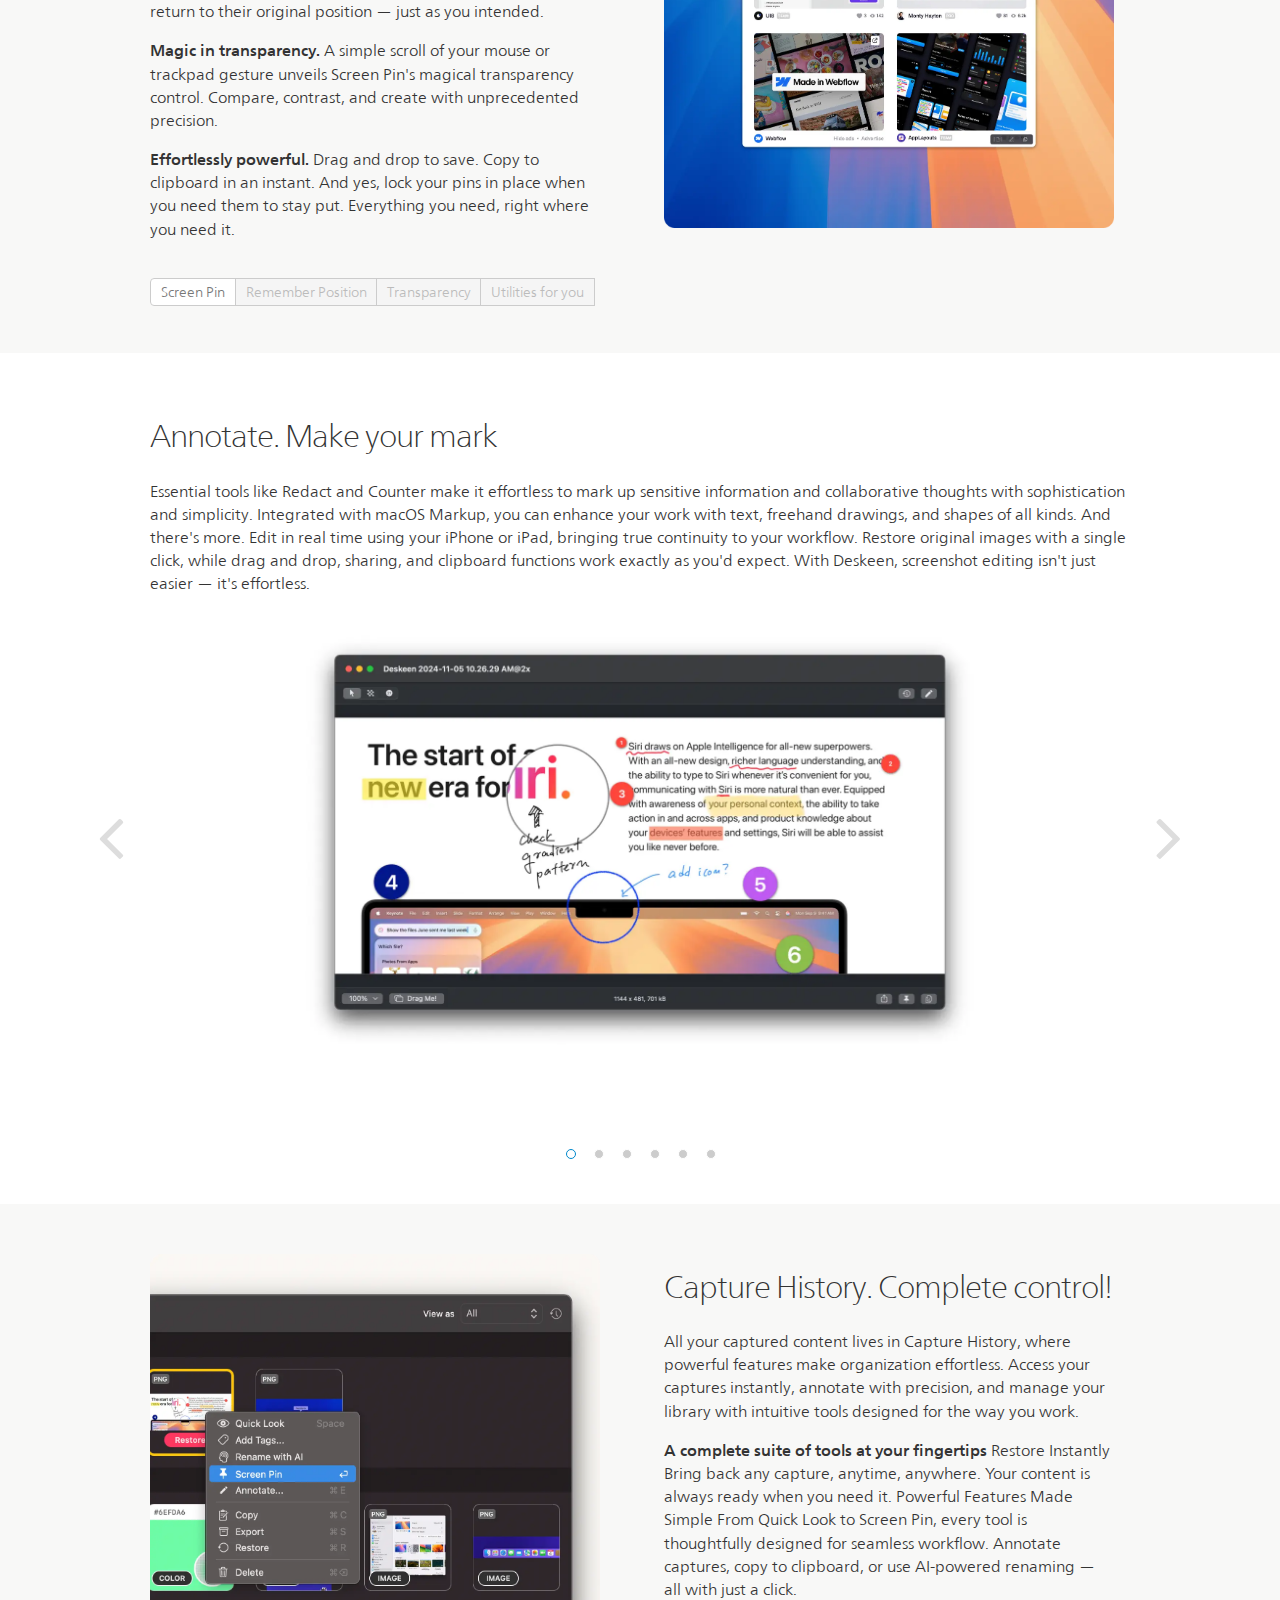
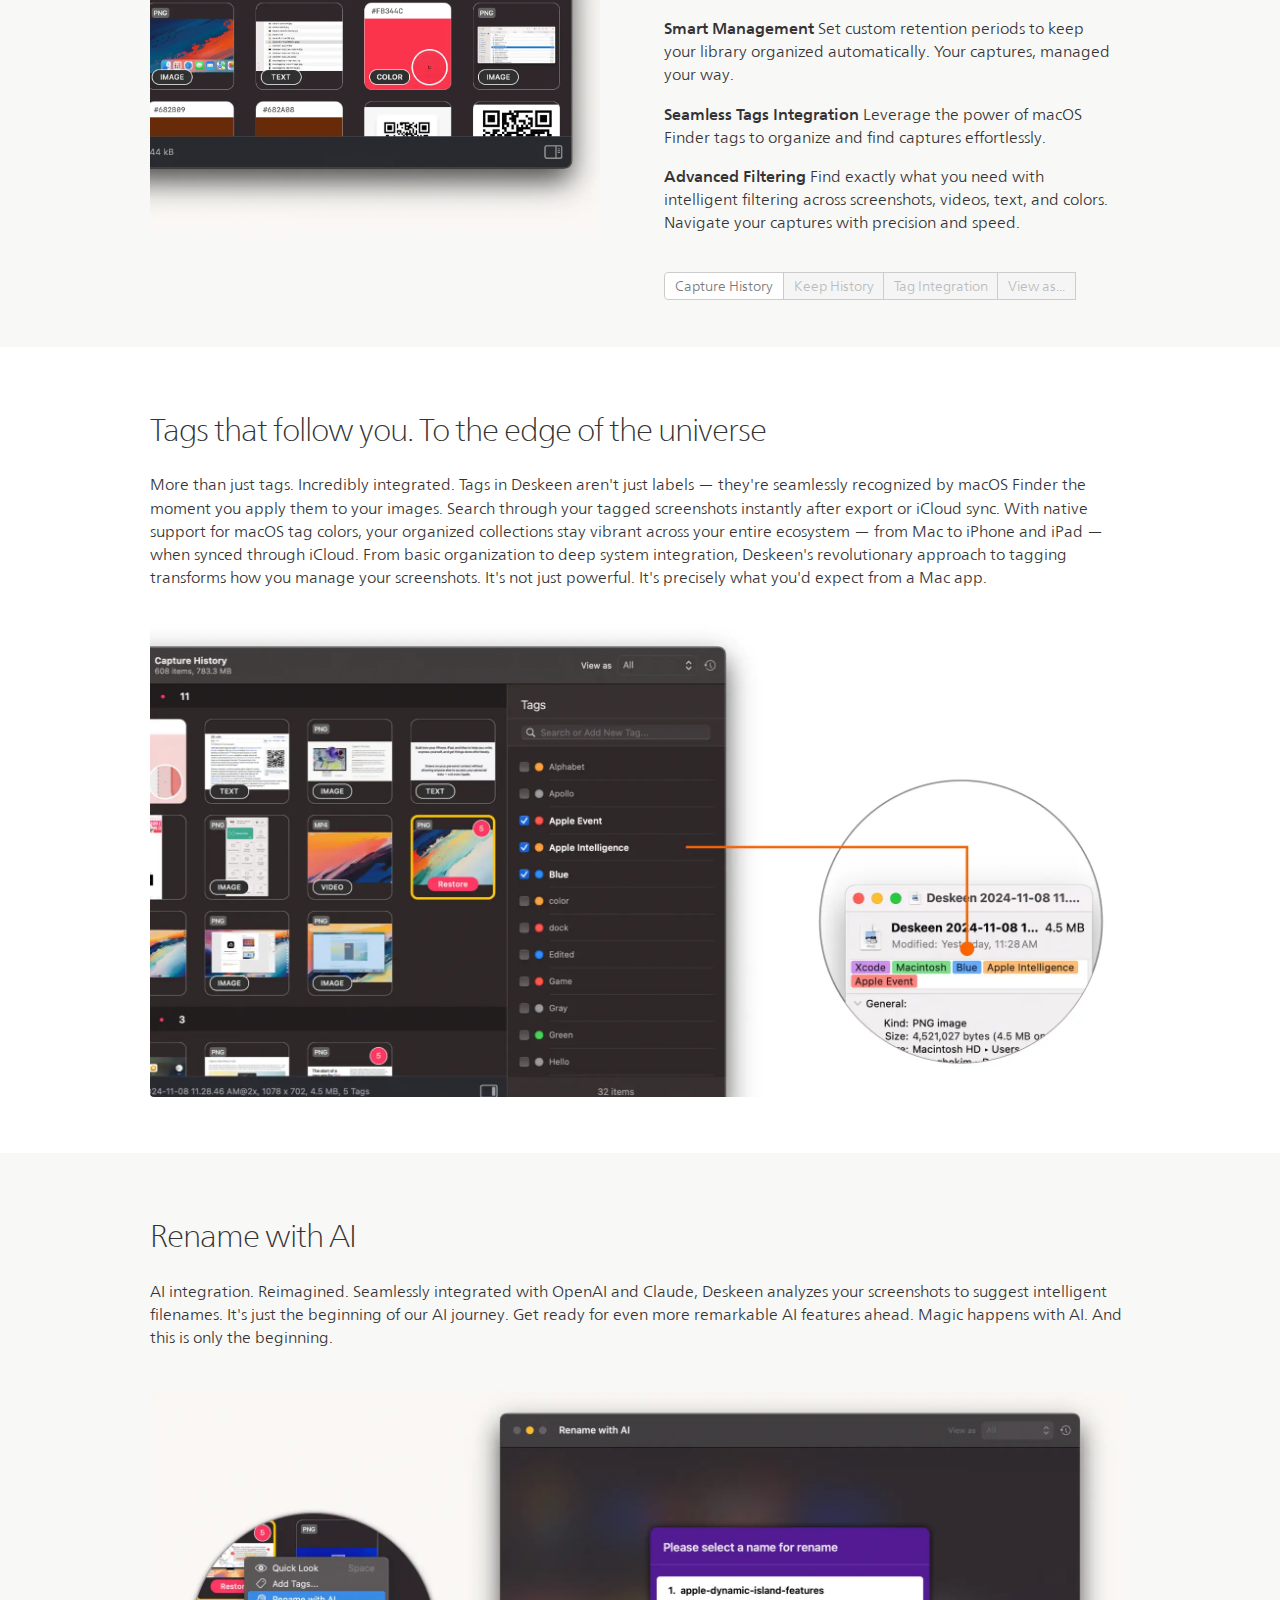
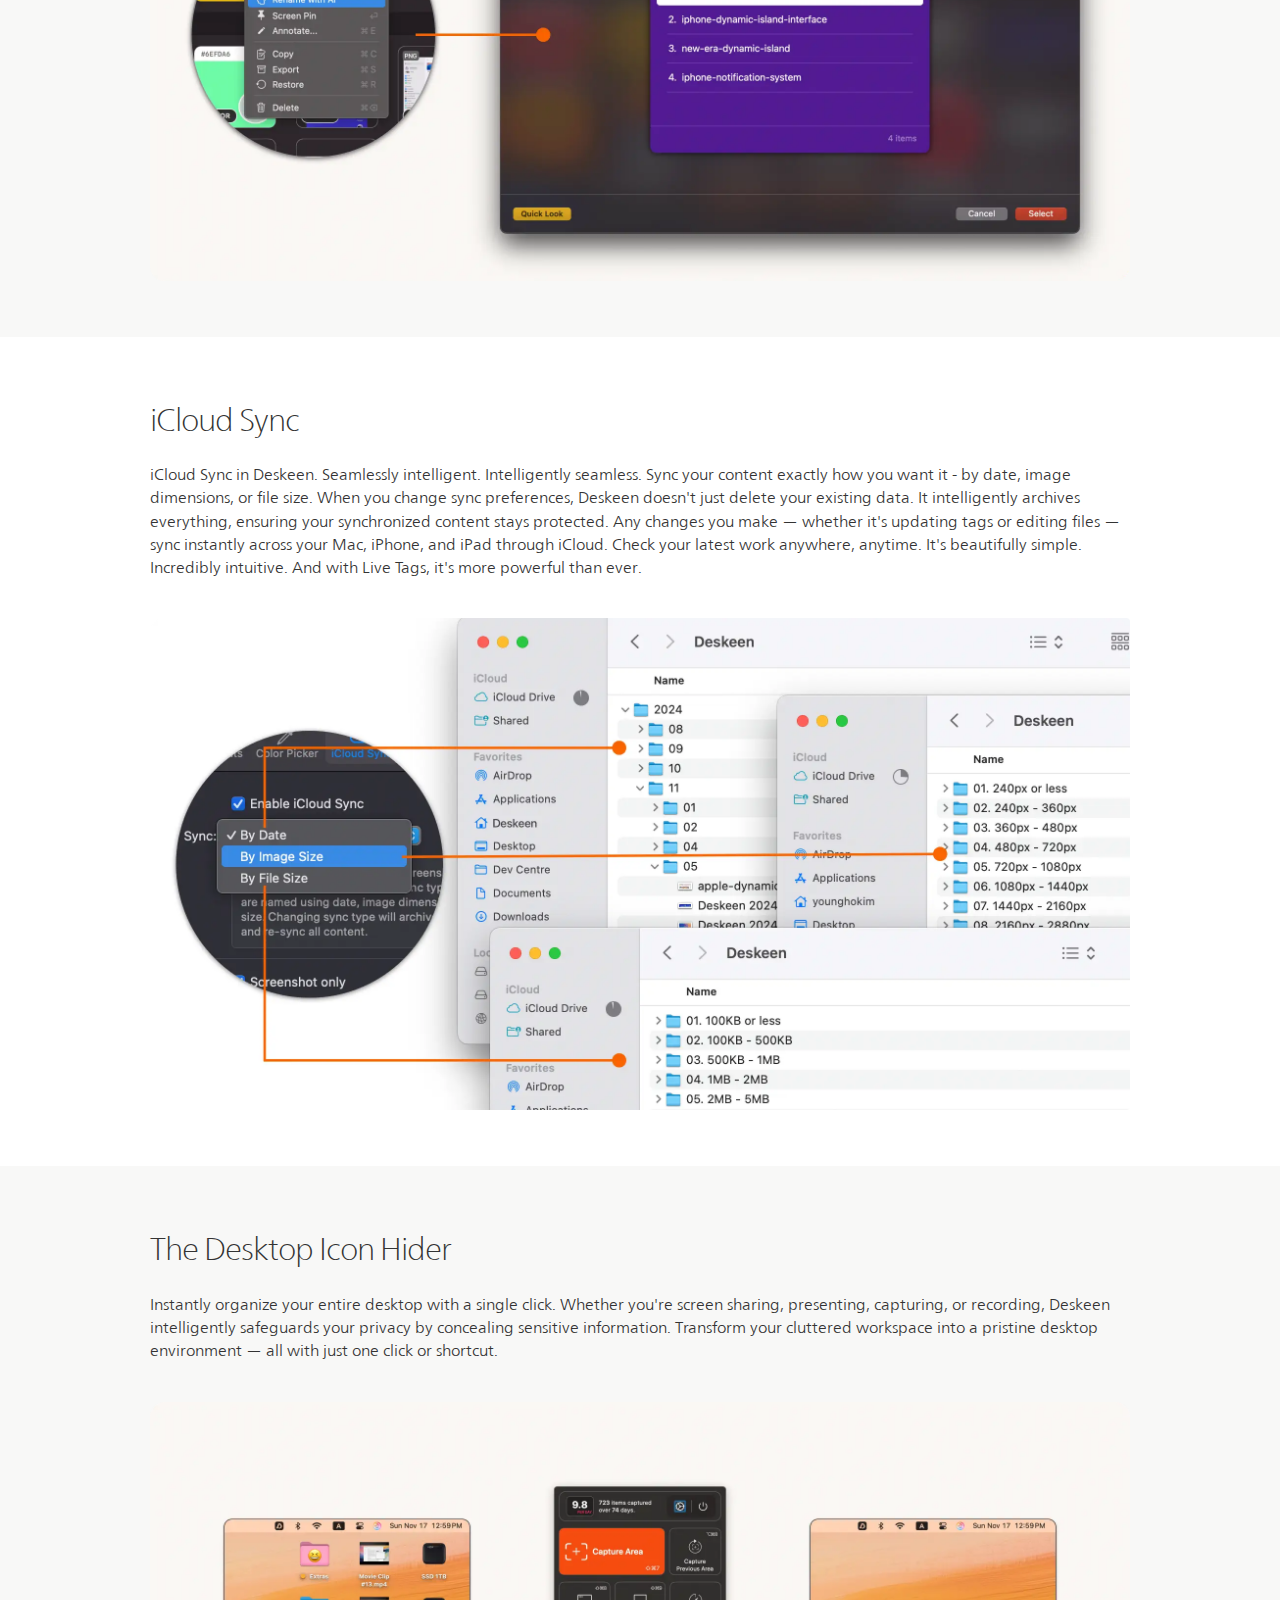
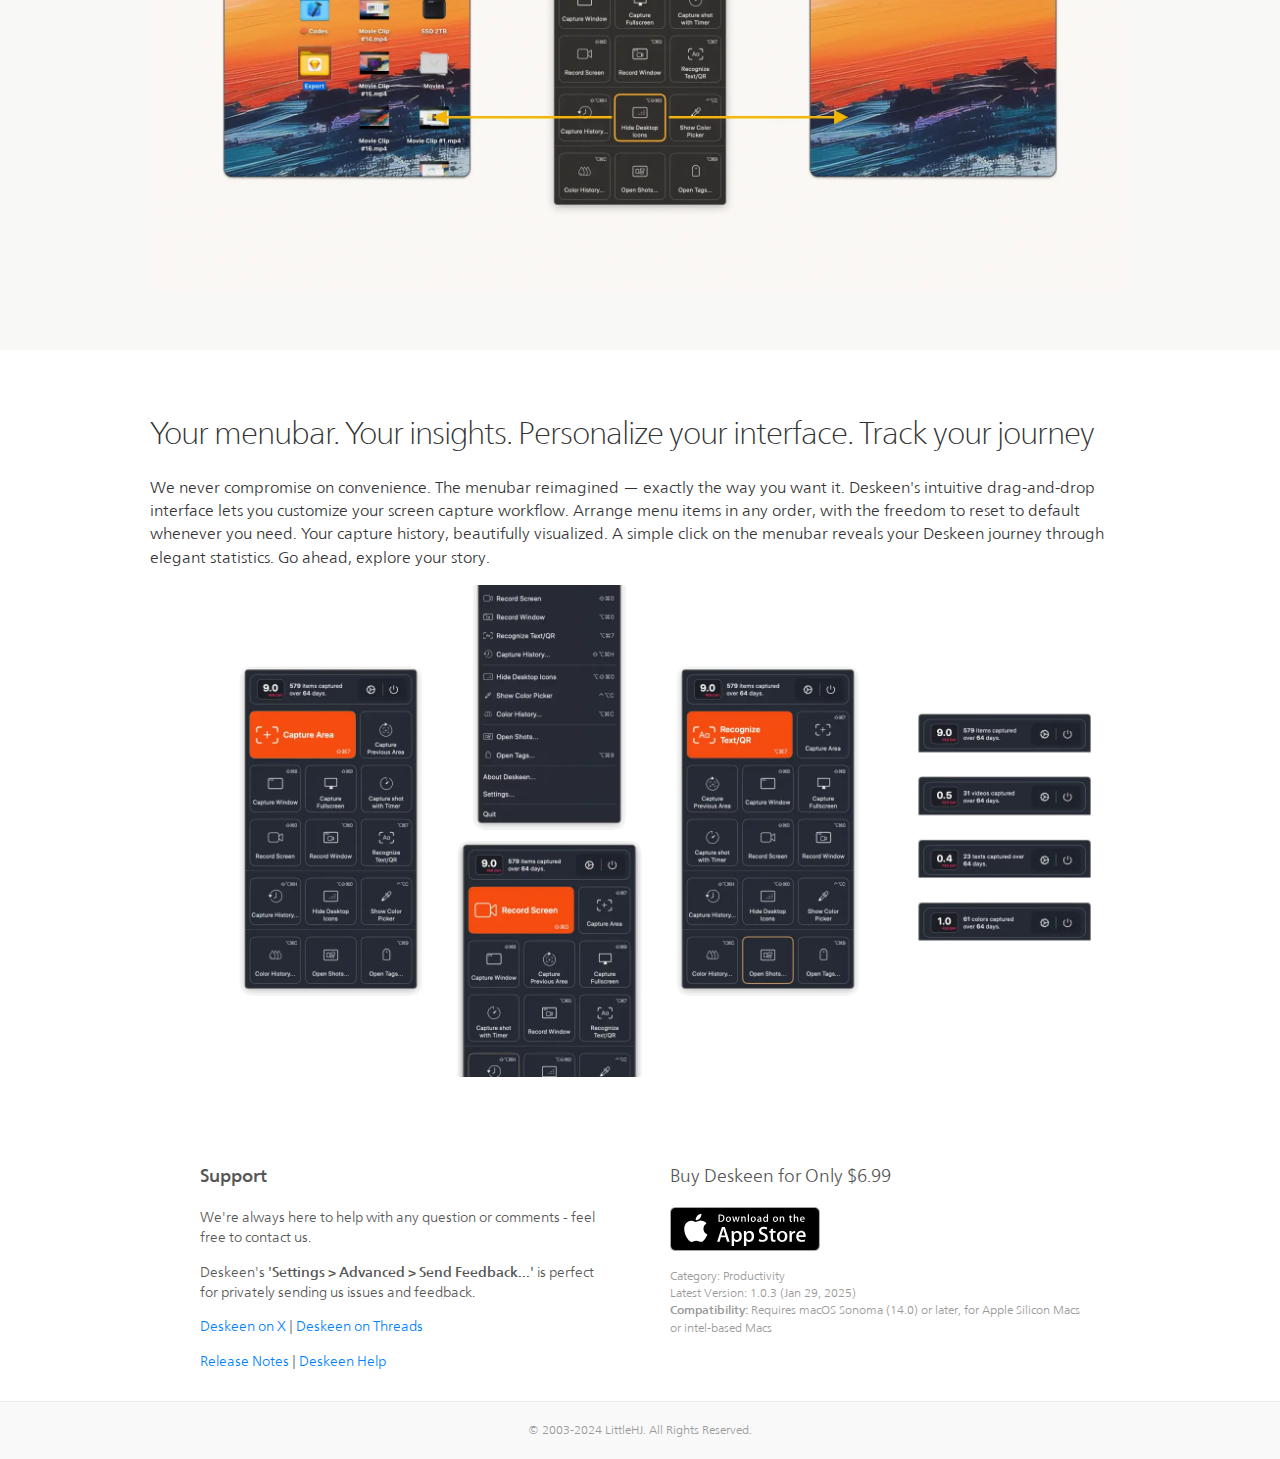
==== commit 60a3d060: "Update to version 1.0.3" ====
--- a/index.html
+++ b/index.html
@@ -354,7 +354,7 @@
                 <a itemprop="downloadUrl" class="itunes-download-link" href="https://apps.apple.com/app/deskeen/id6505001646" target="_blank"><img src="images/app-store.svg" width="150" alt="Open in Mac App Store - Deskeen"></a>
                 <p class="system-requirement">
                     Category: <span itemprop="applicationCategory">Productivity</span><br>
-                    Latest Version: <span itemprop="softwareVersion">1.0.2</span> (<time itemprop="dateModified" datetime="2025-01-23">Jan 23, 2025</time>)<br>
+                    Latest Version: <span itemprop="softwareVersion">1.0.3</span> (<time itemprop="dateModified" datetime="2025-01-29">Jan 29, 2025</time>)<br>
                     <strong>Compatibility:</strong> Requires <span itemprop="operatingSystem">macOS Sonoma (14.0) or later, for Apple Silicon Macs or intel-based Macs</span>
                     <!--
                     <br>
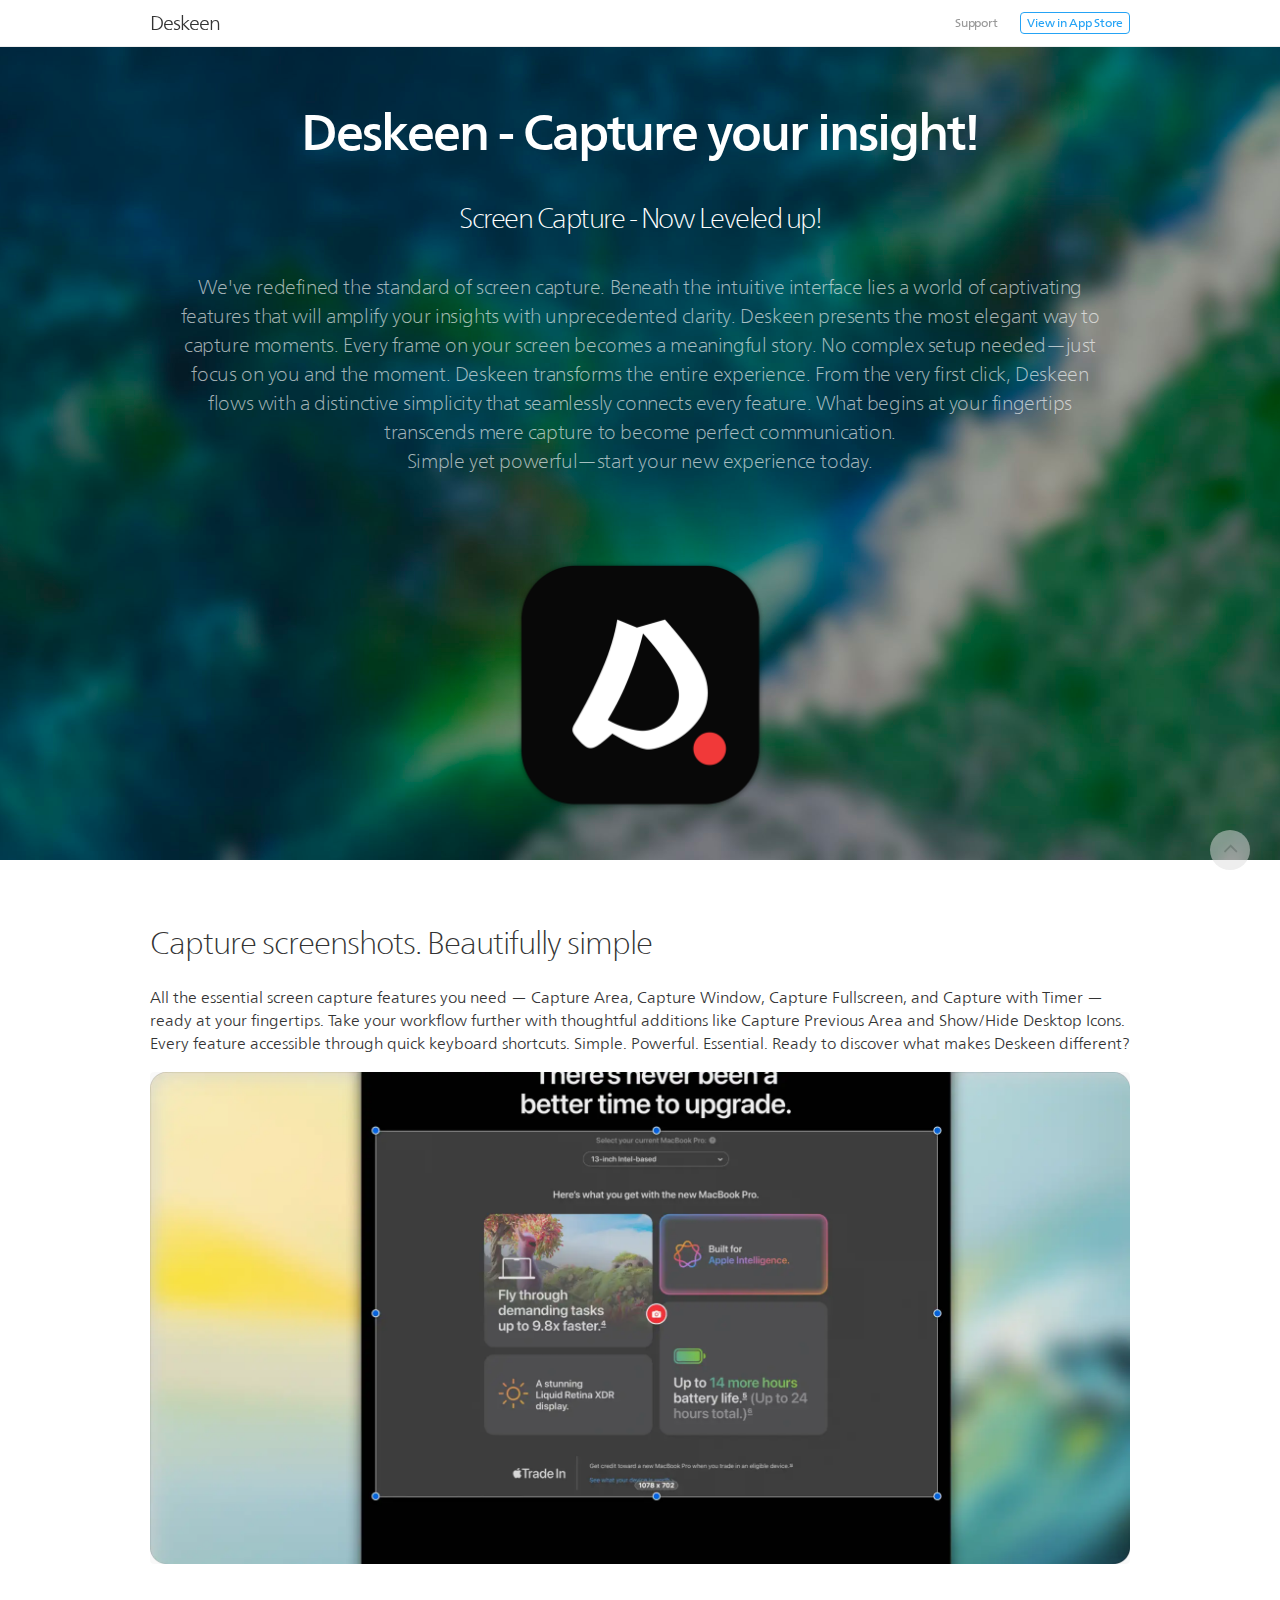
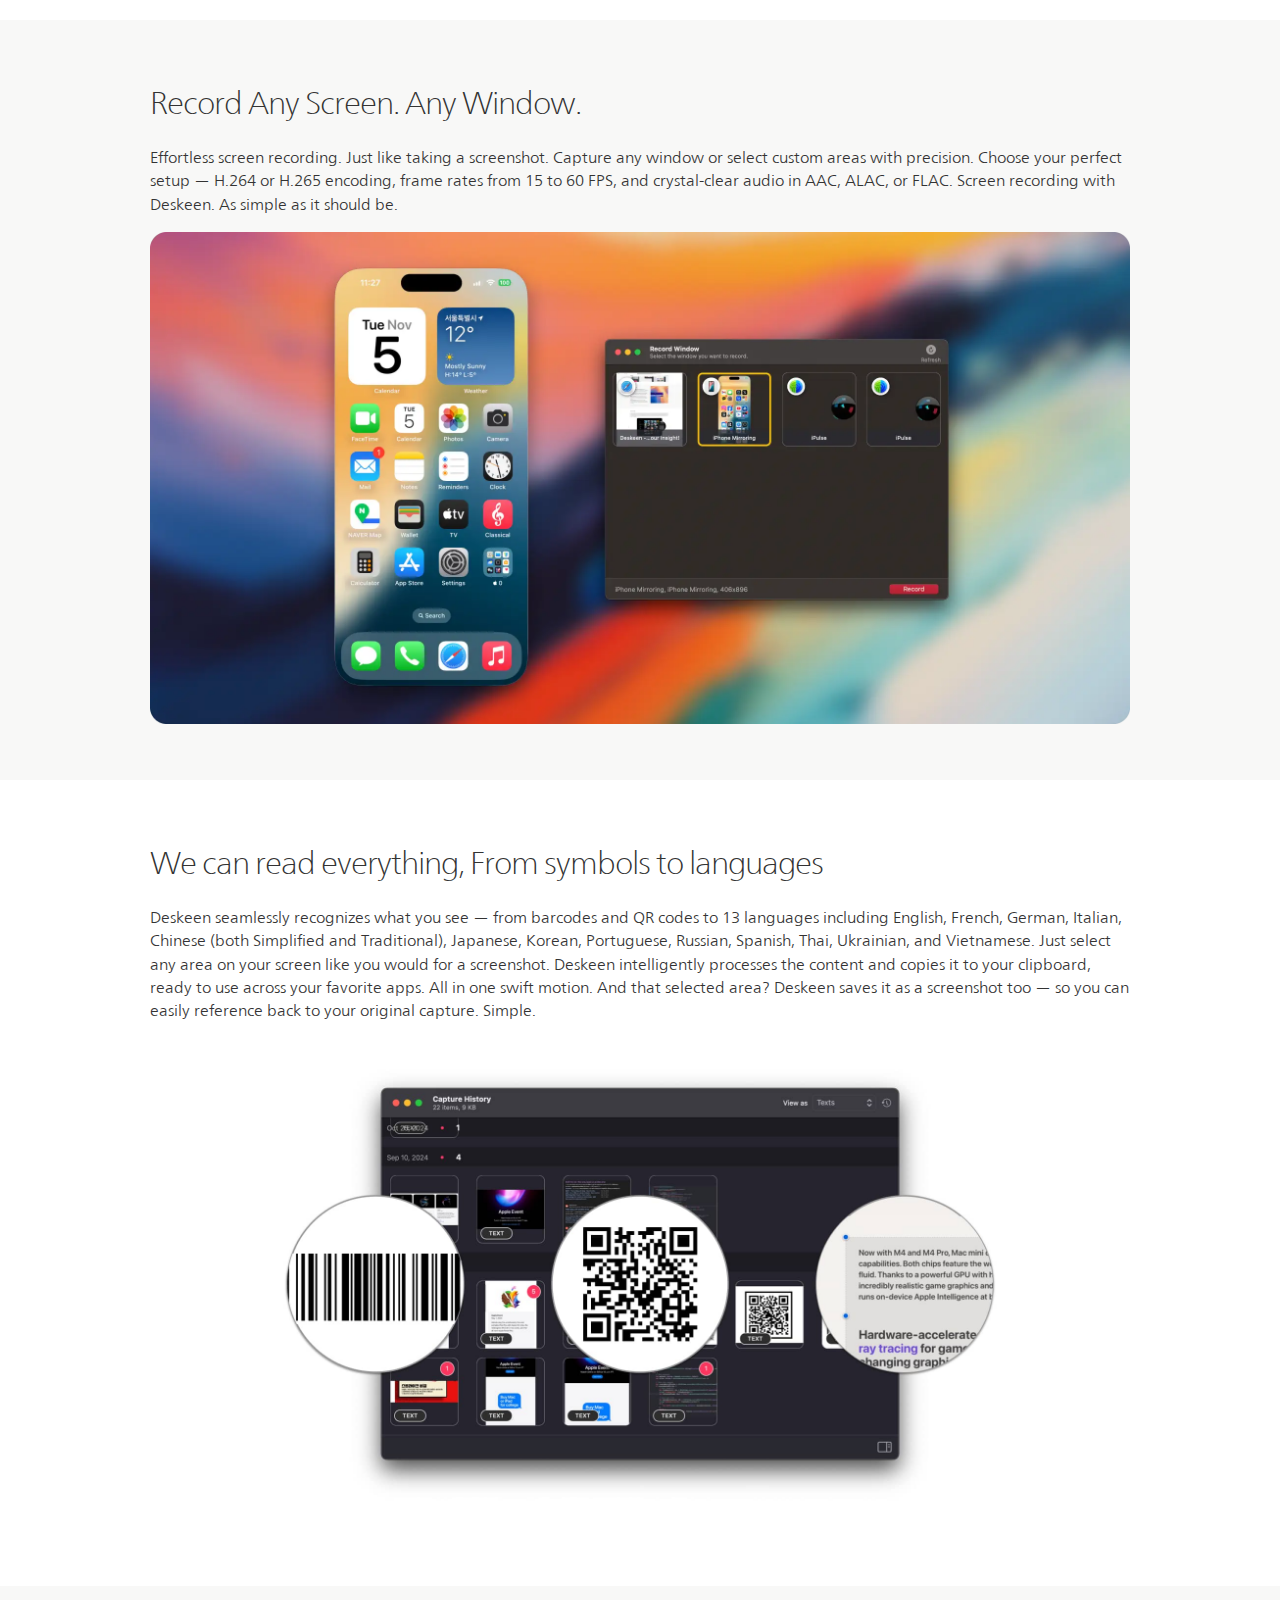
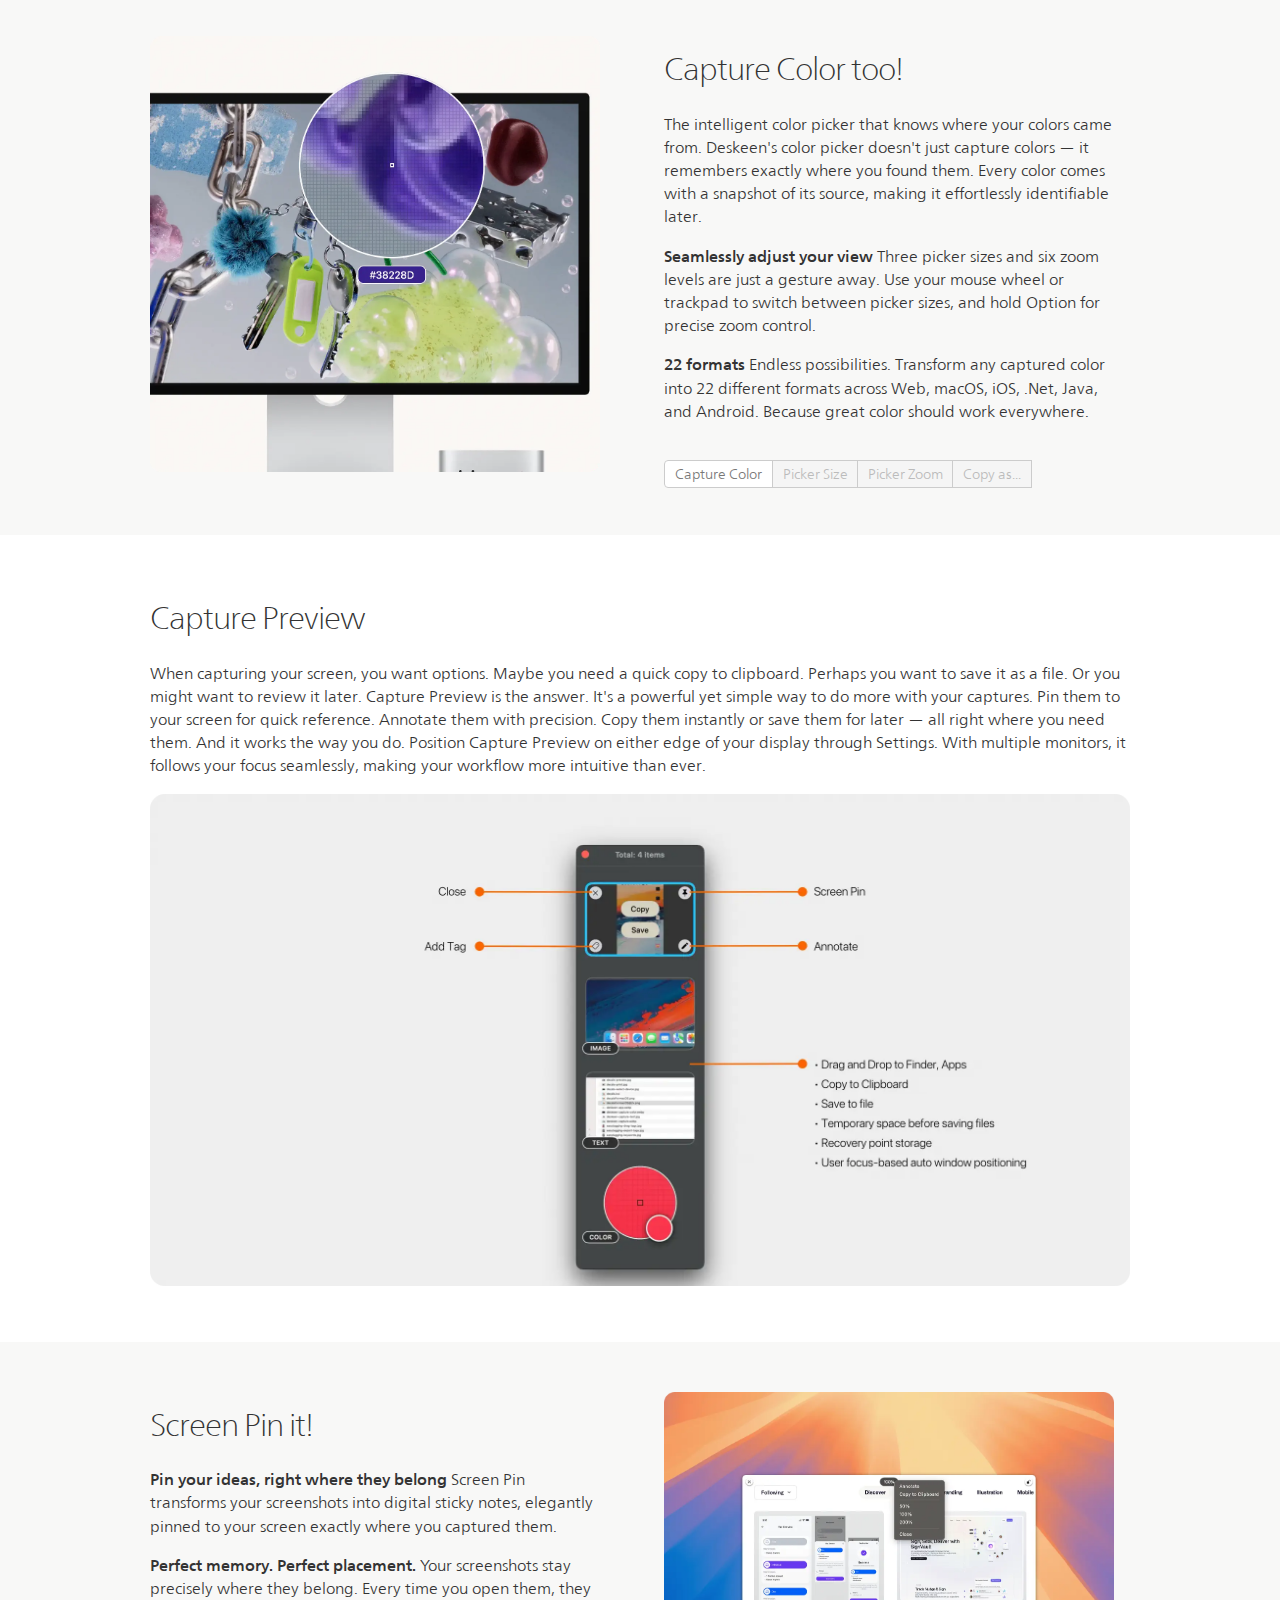
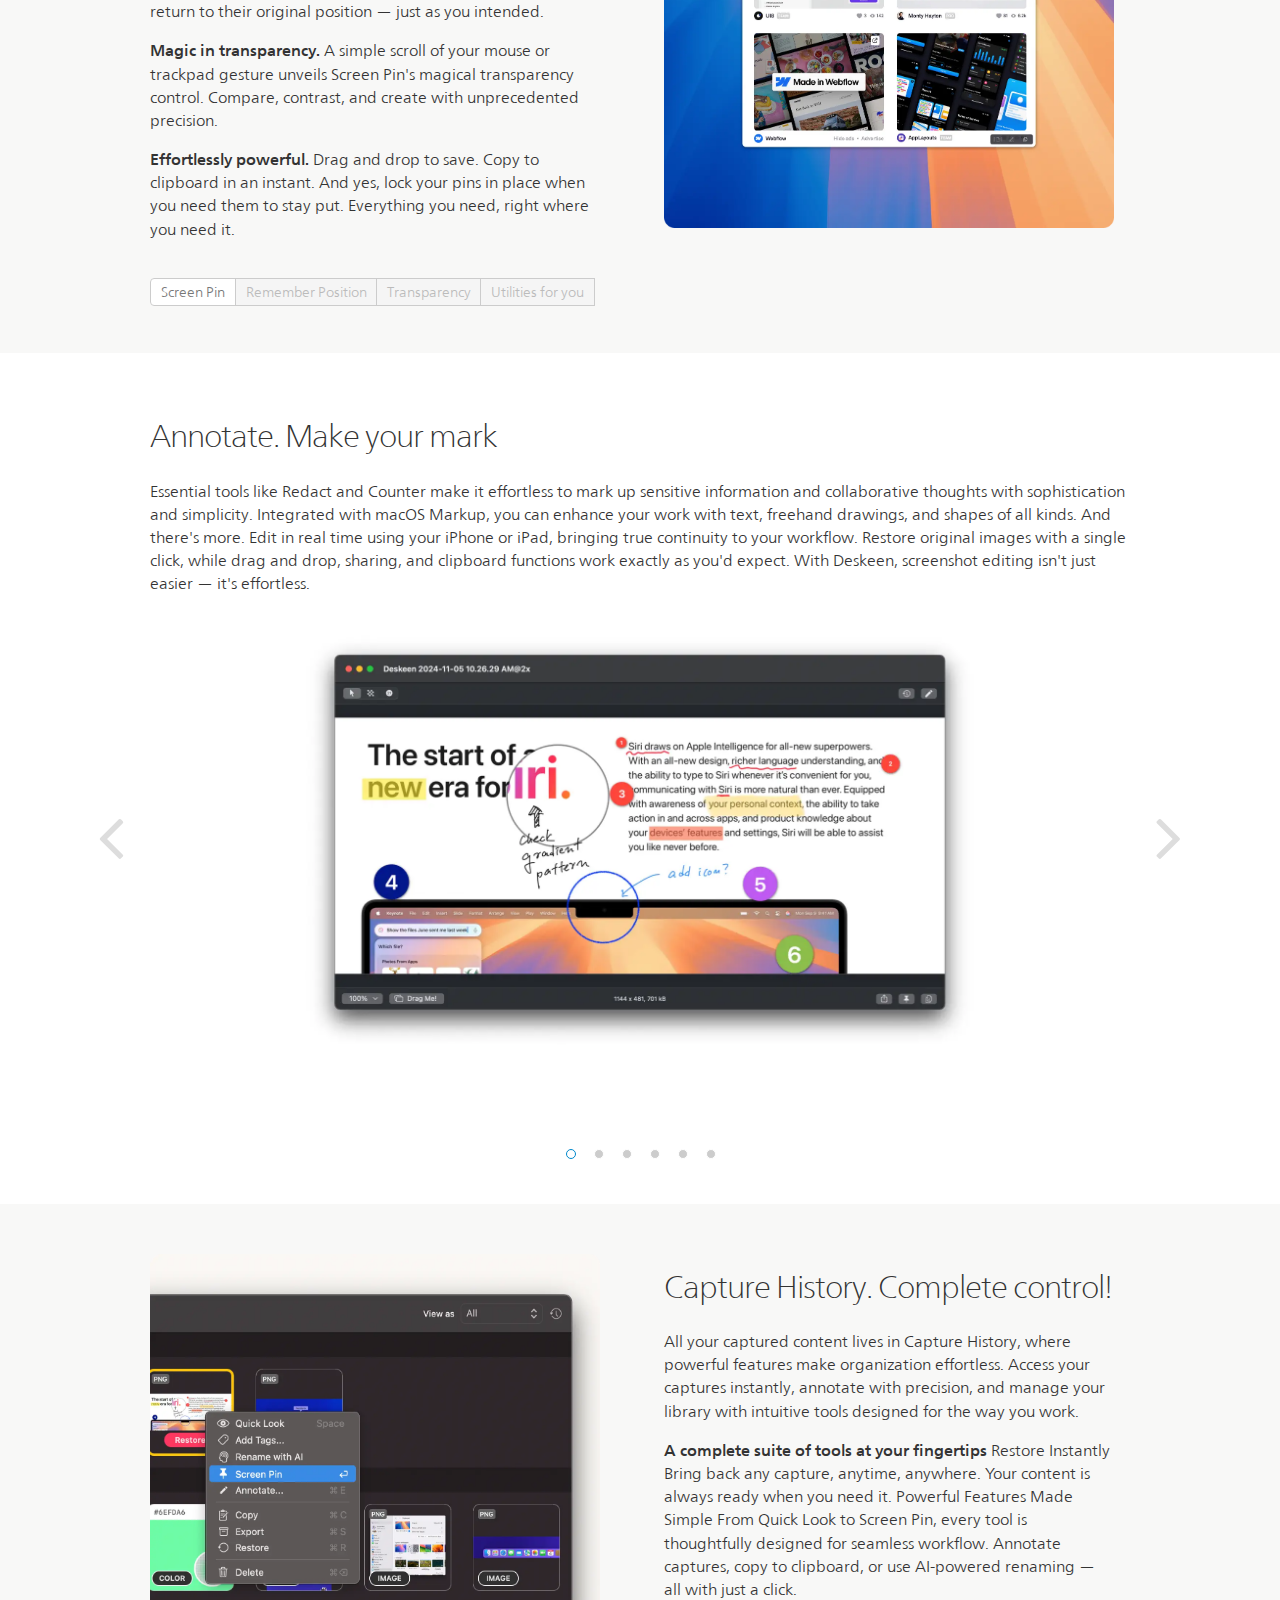
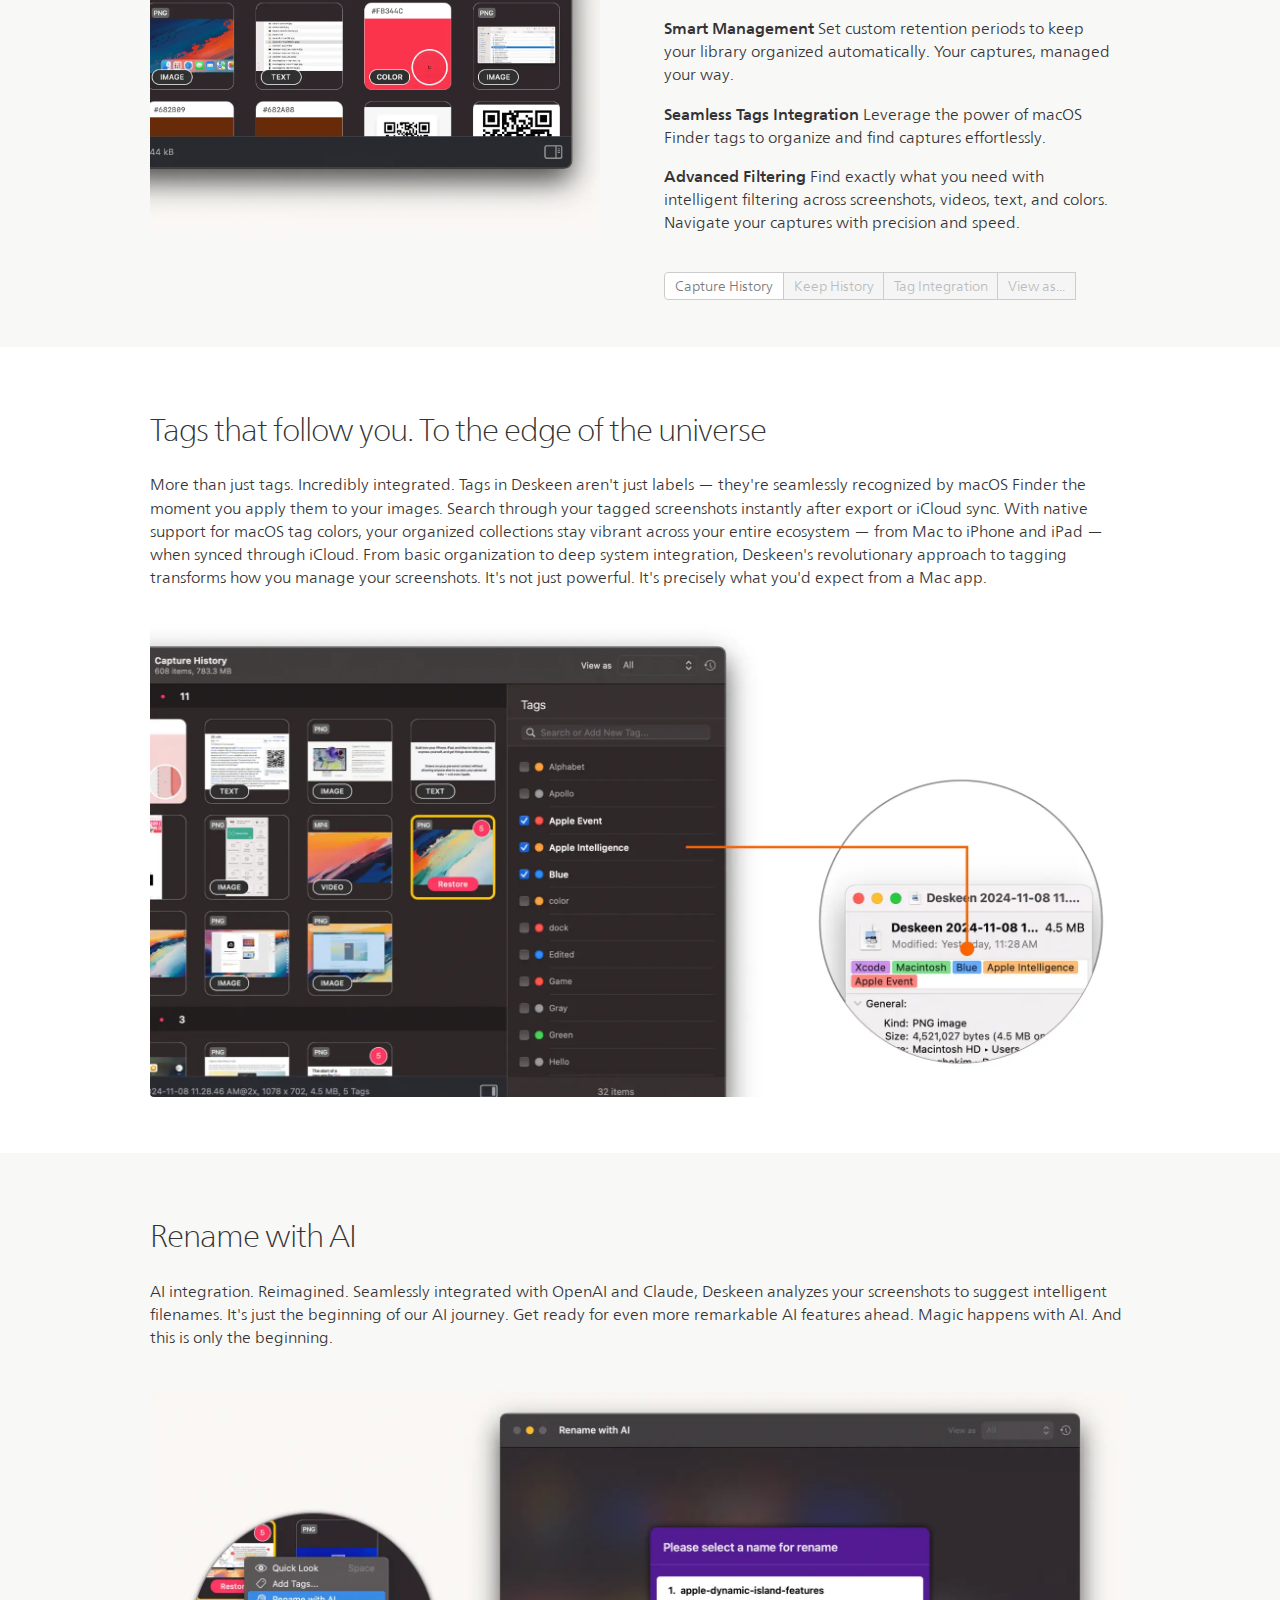
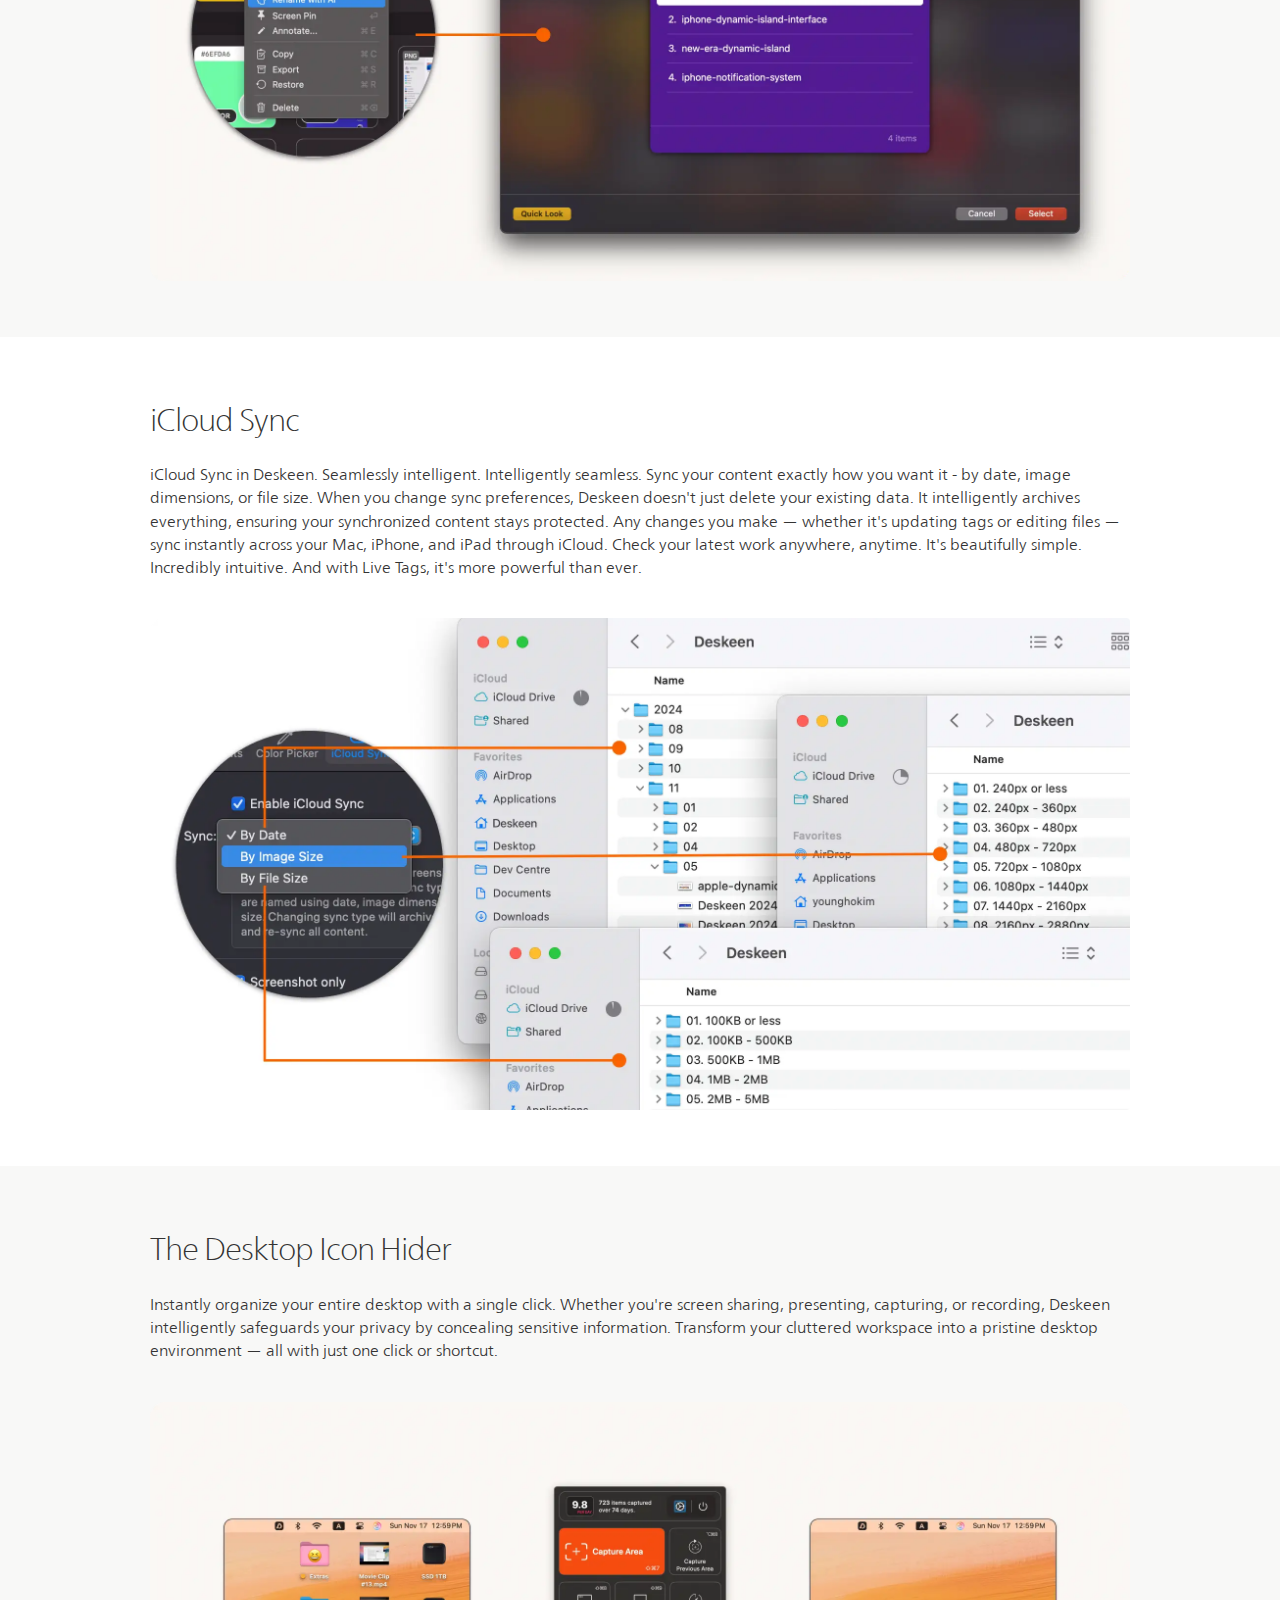
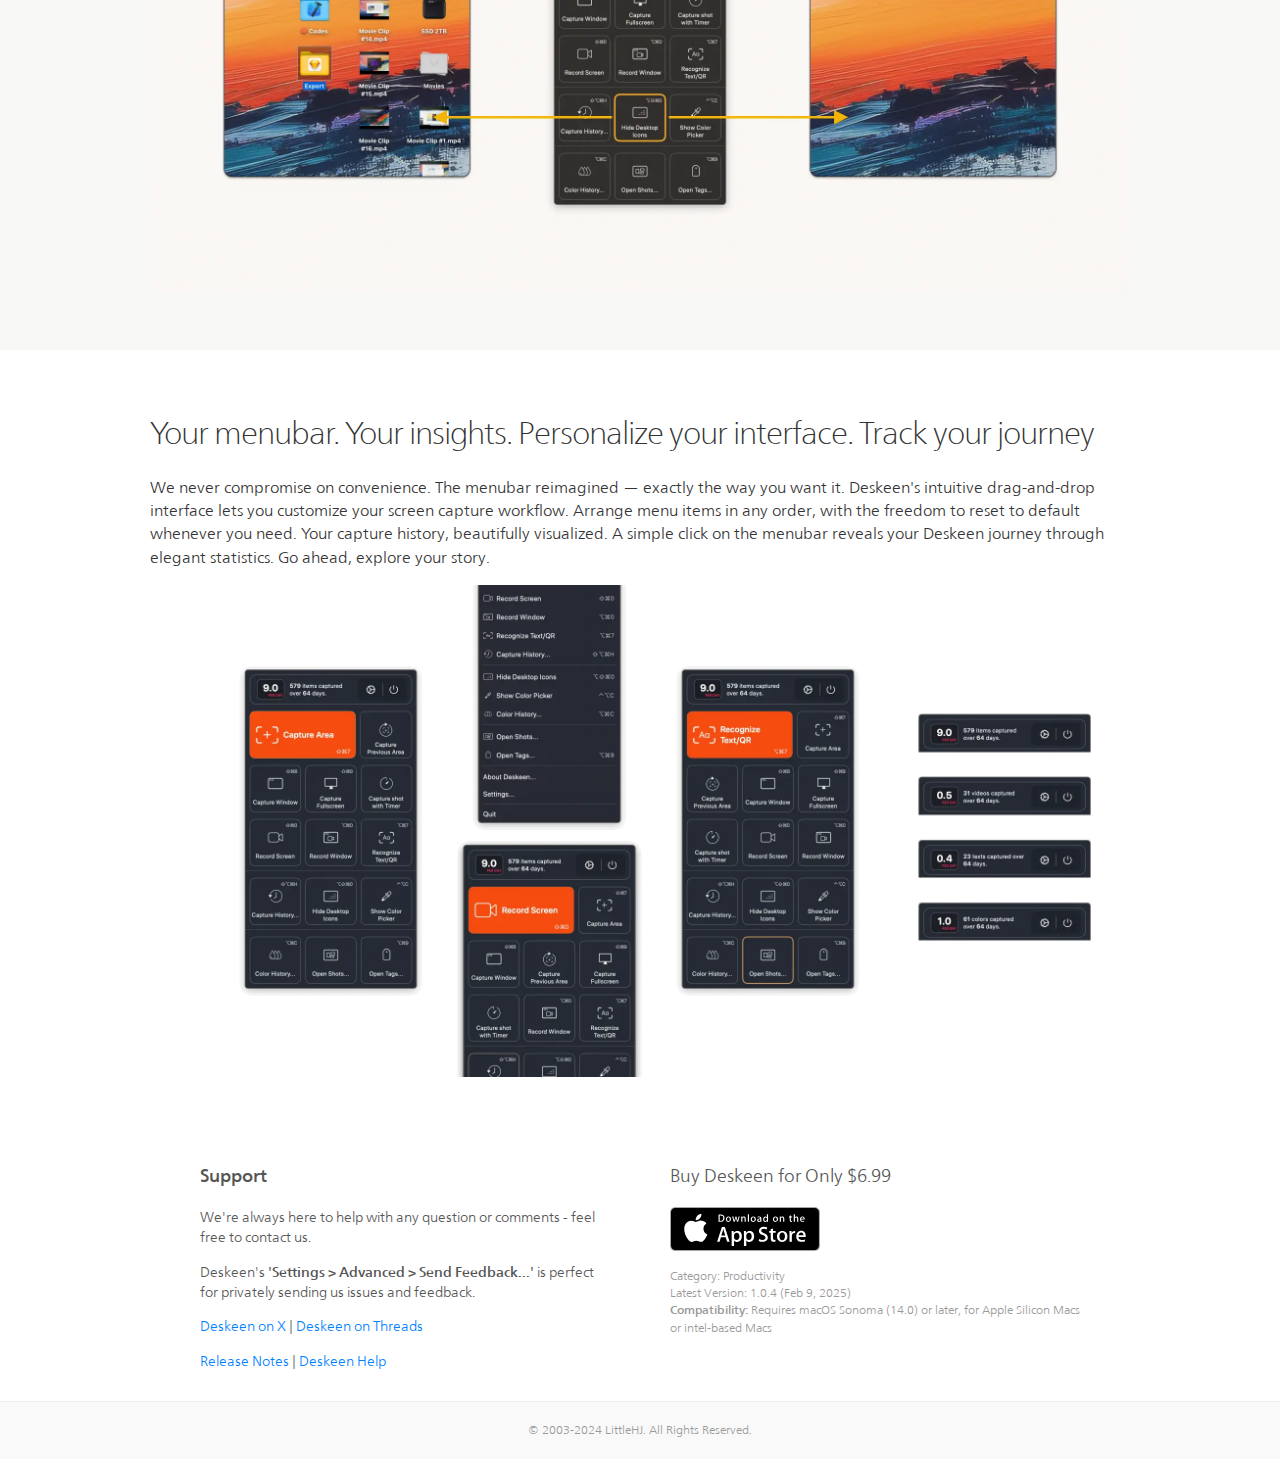
==== commit d04079dc: "Update to 1.0.4" ====
--- a/index.html
+++ b/index.html
@@ -354,7 +354,7 @@
                 <a itemprop="downloadUrl" class="itunes-download-link" href="https://apps.apple.com/app/deskeen/id6505001646" target="_blank"><img src="images/app-store.svg" width="150" alt="Open in Mac App Store - Deskeen"></a>
                 <p class="system-requirement">
                     Category: <span itemprop="applicationCategory">Productivity</span><br>
-                    Latest Version: <span itemprop="softwareVersion">1.0.3</span> (<time itemprop="dateModified" datetime="2025-01-29">Jan 29, 2025</time>)<br>
+                    Latest Version: <span itemprop="softwareVersion">1.0.4</span> (<time itemprop="dateModified" datetime="2025-02-09">Feb 9, 2025</time>)<br>
                     <strong>Compatibility:</strong> Requires <span itemprop="operatingSystem">macOS Sonoma (14.0) or later, for Apple Silicon Macs or intel-based Macs</span>
                     <!--
                     <br>
